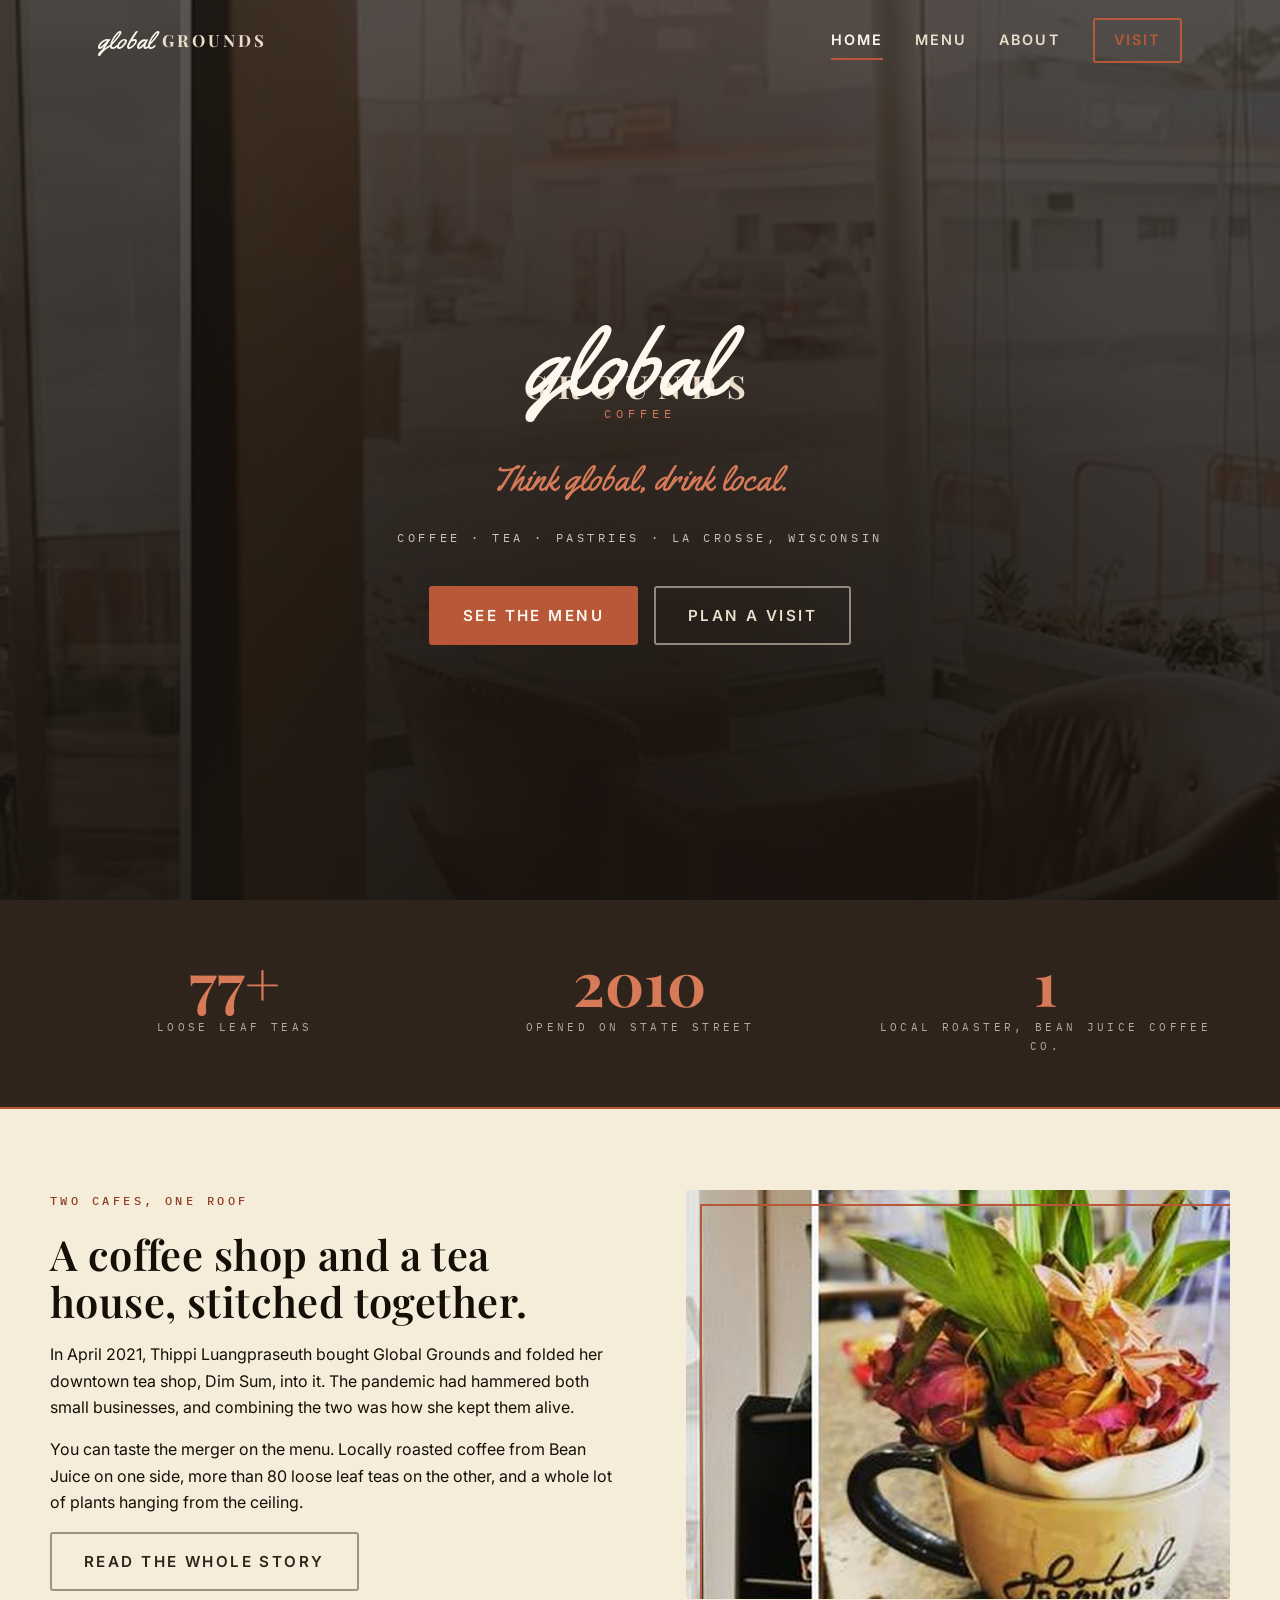
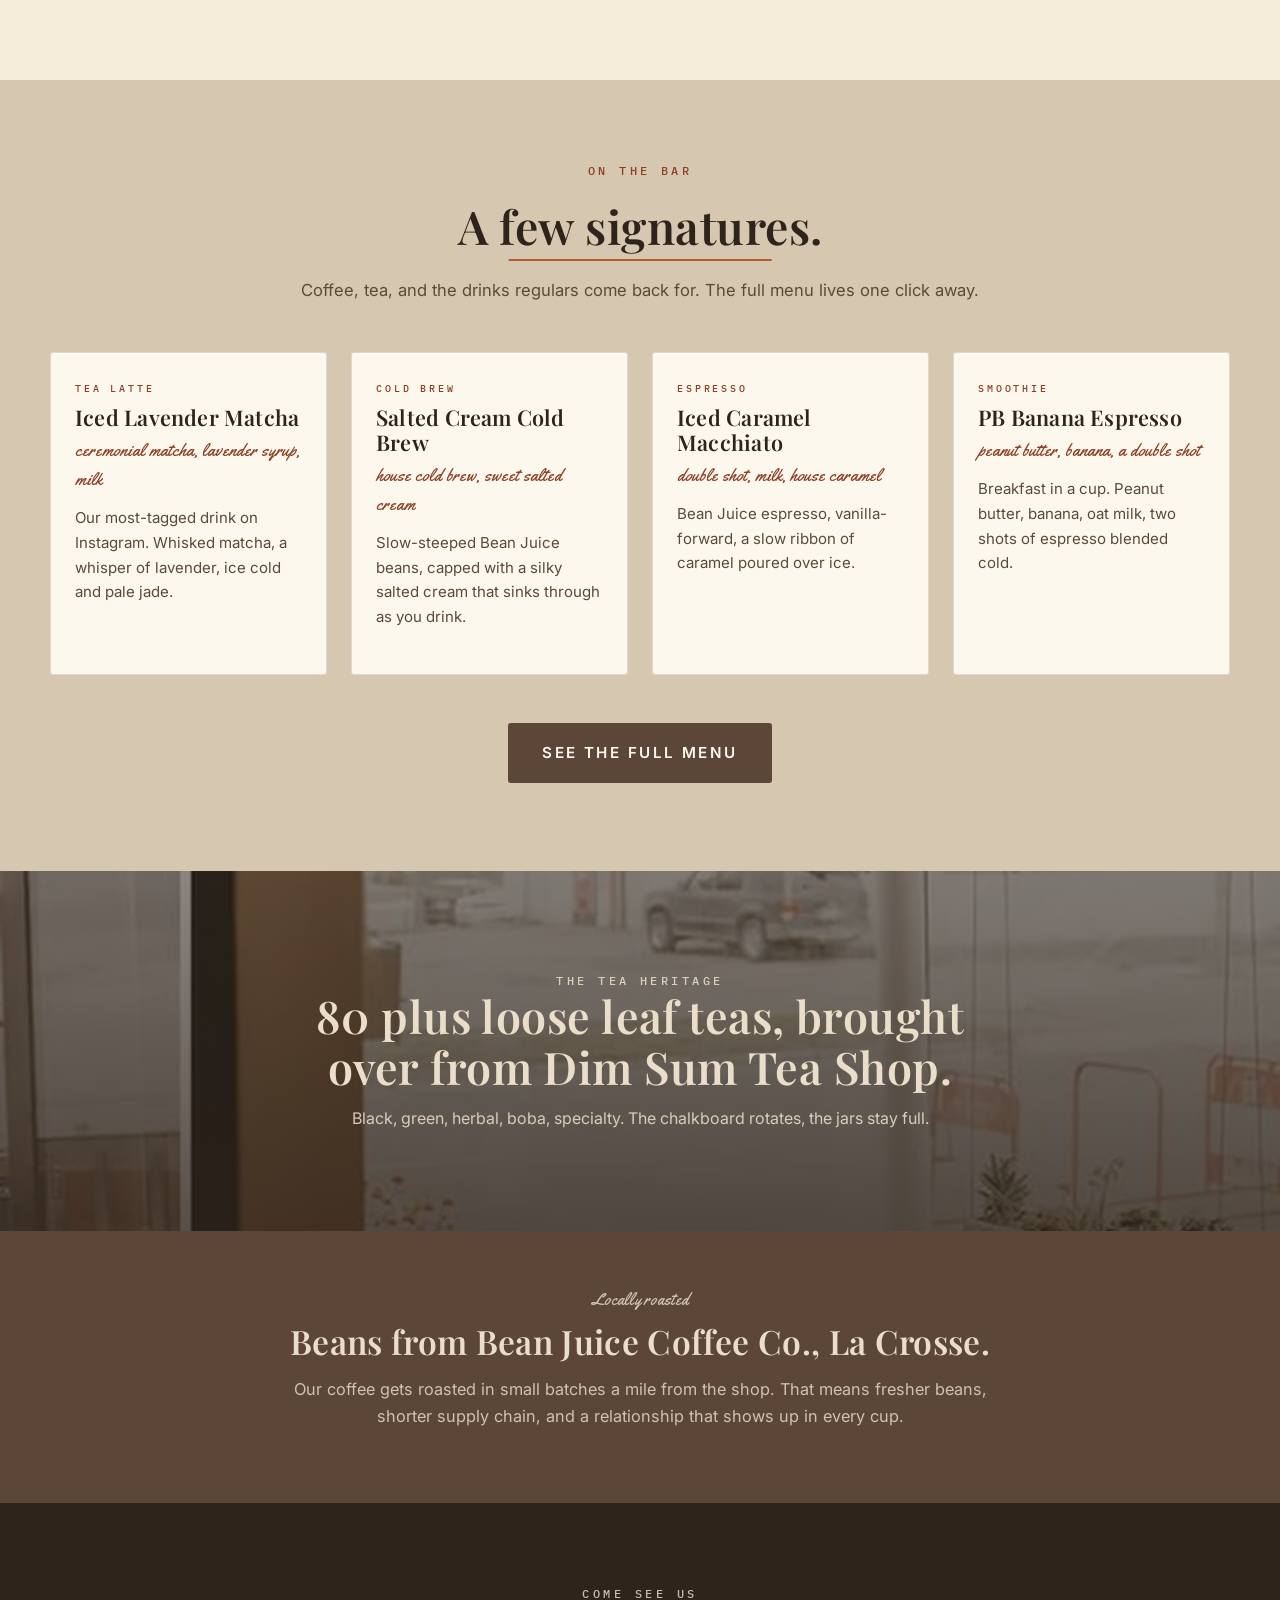
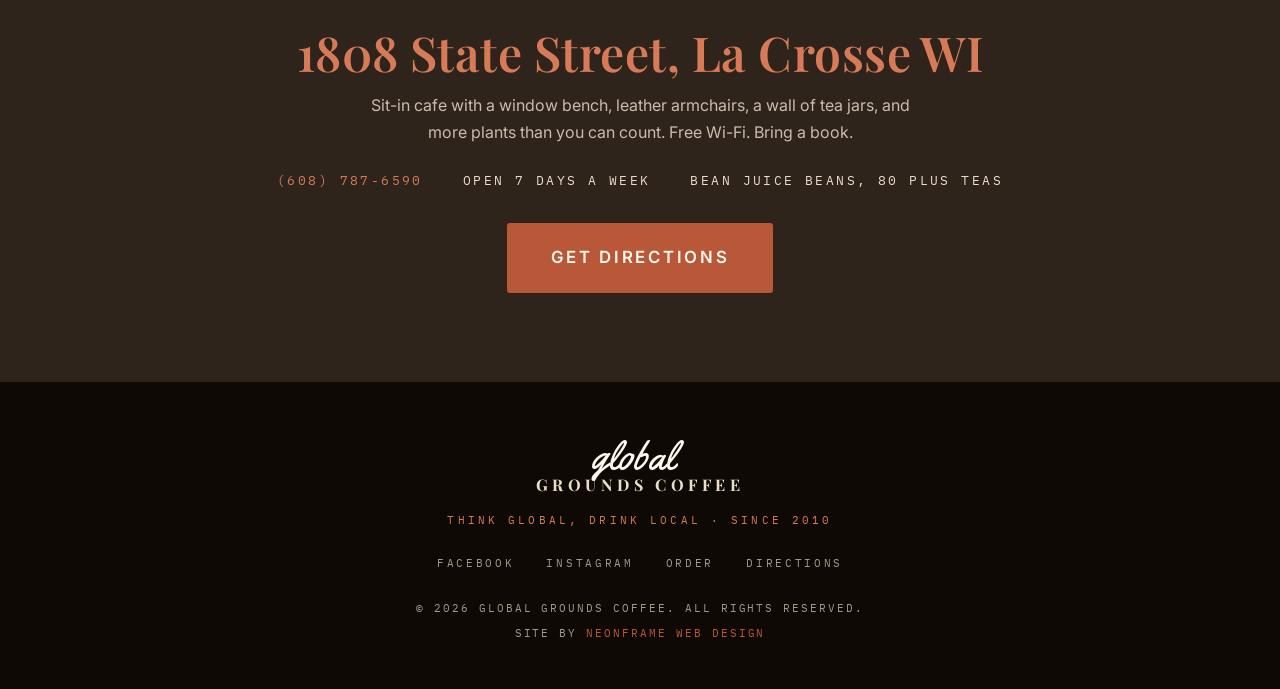
==== index.html @ a6d1646a "Initial commit: Global Grounds Coffee spec site Four page static site (Home, Menu, About, Visit) for" ====
<!DOCTYPE html>
<html lang="en">
<head>
<meta charset="UTF-8">
<meta name="viewport" content="width=device-width, initial-scale=1.0">
<title>Global Grounds Coffee, La Crosse WI, since 2010</title>
<meta name="description" content="Coffee and tea house on State Street in La Crosse, Wisconsin. Locally roasted beans from Bean Juice, 80 plus loose leaf teas, scratch pastries, and a seat by the window.">
<link rel="icon" type="image/jpeg" href="images/storefront_sign.jpg">
<link rel="preload" as="image" href="images/interior_chairs.webp" fetchpriority="high" type="image/webp">
<link rel="preconnect" href="https://fonts.googleapis.com">
<link rel="preconnect" href="https://fonts.gstatic.com" crossorigin>
<link rel="preload" href="https://fonts.googleapis.com/css2?family=Playfair+Display:wght@500;600;700&family=Inter:wght@400;500;600;700&family=Yellowtail&family=IBM+Plex+Mono:wght@400;500&display=swap" as="style">
<link rel="stylesheet" href="https://fonts.googleapis.com/css2?family=Playfair+Display:wght@500;600;700&family=Inter:wght@400;500;600;700&family=Yellowtail&family=IBM+Plex+Mono:wght@400;500&display=swap" media="print" onload="this.media='all'">
<noscript><link rel="stylesheet" href="https://fonts.googleapis.com/css2?family=Playfair+Display:wght@500;600;700&family=Inter:wght@400;500;600;700&family=Yellowtail&family=IBM+Plex+Mono:wght@400;500&display=swap"></noscript>
<link rel="stylesheet" href="style.css">
</head>
<body class="is-home">

<header class="nav" id="nav">
  <div class="nav__inner">
    <a href="index.html" class="nav__brand" aria-label="Global Grounds Coffee home">
      <span class="nav__brand-script">global</span>
      <span class="nav__brand-block">Grounds</span>
    </a>
    <nav class="nav__links" id="navLinks">
      <a href="index.html" class="active">Home</a>
      <a href="menu.html">Menu</a>
      <a href="about.html">About</a>
      <a href="visit.html" class="nav__cta">Visit</a>
    </nav>
    <button class="nav__burger" id="navBurger" aria-label="Open menu" aria-expanded="false">
      <span></span><span></span><span></span>
    </button>
  </div>
</header>

<main>

<section class="hero" id="hero">
  <div class="hero__bg" style="background-image: url('images/interior_chairs.webp')" aria-hidden="true"></div>
  <div class="hero__inner">
    <div class="hero__logo-mark">
      <span class="hero__logo-script">global</span>
      <span class="hero__logo-block">Grounds</span>
      <span class="hero__logo-sub">Coffee</span>
    </div>
    <p class="hero__tagline">Think global, drink local.</p>
    <p class="hero__sub">Coffee &middot; Tea &middot; Pastries &middot; La Crosse, Wisconsin</p>
    <div class="hero__cta">
      <a href="menu.html" class="btn btn--terracotta">See the Menu</a>
      <a href="visit.html" class="btn btn--ghost">Plan a Visit</a>
    </div>
  </div>
</section>

<section class="stats">
  <div class="stats__inner">
    <div>
      <div class="stat__num" data-count="80" data-suffix="+">0</div>
      <p class="stat__label">Loose Leaf Teas</p>
    </div>
    <div>
      <div class="stat__num">2010</div>
      <p class="stat__label">Opened on State Street</p>
    </div>
    <div>
      <div class="stat__num" data-count="1">0</div>
      <p class="stat__label">Local Roaster, Bean Juice Coffee Co.</p>
    </div>
  </div>
</section>

<section class="section section--cream rise" id="story-teaser">
  <div class="section__inner">
    <div class="story">
      <div class="story__copy">
        <p class="eyebrow">Two cafes, one roof</p>
        <h2>A coffee shop and a tea house, stitched together.</h2>
        <p>In April 2021, Thippi Luangpraseuth bought Global Grounds and folded her downtown tea shop, Dim Sum, into it. The pandemic had hammered both small businesses, and combining the two was how she kept them alive.</p>
        <p>You can taste the merger on the menu. Locally roasted coffee from Bean Juice on one side, more than 80 loose leaf teas on the other, and a whole lot of plants hanging from the ceiling.</p>
        <a href="about.html" class="btn btn--ghost-dark">Read the Whole Story</a>
      </div>
      <div class="story__photo">
        <img width="896" height="480" src="images/logo_mug.jpg" alt="A Global Grounds ceramic mug with the script logo, full of dried flowers" loading="lazy">
      </div>
    </div>
  </div>
</section>

<section class="section section--cream-deep rise" id="drinks-teaser">
  <div class="section__inner">
    <div class="section__head">
      <p class="eyebrow">On the Bar</p>
      <h2>A few signatures.</h2>
      <p class="section__lede">Coffee, tea, and the drinks regulars come back for. The full menu lives one click away.</p>
    </div>
    <div class="drink-grid">

      <article class="drink-card">
        <p class="drink-card__cat">Tea Latte</p>
        <h3>Iced Lavender Matcha</h3>
        <p class="drink-card__style">ceremonial matcha, lavender syrup, milk</p>
        <p class="drink-card__notes">Our most-tagged drink on Instagram. Whisked matcha, a whisper of lavender, ice cold and pale jade.</p>
      </article>

      <article class="drink-card">
        <p class="drink-card__cat">Cold Brew</p>
        <h3>Salted Cream Cold Brew</h3>
        <p class="drink-card__style">house cold brew, sweet salted cream</p>
        <p class="drink-card__notes">Slow-steeped Bean Juice beans, capped with a silky salted cream that sinks through as you drink.</p>
      </article>

      <article class="drink-card">
        <p class="drink-card__cat">Espresso</p>
        <h3>Iced Caramel Macchiato</h3>
        <p class="drink-card__style">double shot, milk, house caramel</p>
        <p class="drink-card__notes">Bean Juice espresso, vanilla-forward, a slow ribbon of caramel poured over ice.</p>
      </article>

      <article class="drink-card">
        <p class="drink-card__cat">Smoothie</p>
        <h3>PB Banana Espresso</h3>
        <p class="drink-card__style">peanut butter, banana, a double shot</p>
        <p class="drink-card__notes">Breakfast in a cup. Peanut butter, banana, oat milk, two shots of espresso blended cold.</p>
      </article>

    </div>
    <div style="text-align:center; margin-top: 3rem;">
      <a href="menu.html" class="btn btn--brown">See the Full Menu</a>
    </div>
  </div>
</section>

<section class="heritage rise" style="background-image: url('images/interior_chairs.webp');">
  <div class="heritage__inner">
    <p class="eyebrow eyebrow--cream">The Tea Heritage</p>
    <h2>80 plus loose leaf teas, brought over from Dim Sum Tea Shop.</h2>
    <p>Black, green, herbal, boba, specialty. The chalkboard rotates, the jars stay full.</p>
  </div>
</section>

<section class="partner rise" id="bean-juice">
  <div class="partner__inner">
    <p class="partner__script">Locally roasted</p>
    <h2>Beans from Bean Juice Coffee Co., La Crosse.</h2>
    <p>Our coffee gets roasted in small batches a mile from the shop. That means fresher beans, shorter supply chain, and a relationship that shows up in every cup.</p>
  </div>
</section>

<section class="visit-band rise" id="visit-teaser">
  <p class="eyebrow eyebrow--terracotta">Come See Us</p>
  <h2>1808 State Street, La Crosse WI</h2>
  <p>Sit-in cafe with a window bench, leather armchairs, a wall of tea jars, and more plants than you can count. Free Wi-Fi. Bring a book.</p>
  <div class="visit-band__meta">
    <span><a href="tel:6087876590">(608) 787-6590</a></span>
    <span>Open 7 days a week</span>
    <span>Bean Juice beans, 80 plus teas</span>
  </div>
  <a href="visit.html" class="btn btn--terracotta btn--lg">Get Directions</a>
</section>

</main>

<footer class="foot">
  <div class="foot__inner">
    <span class="foot__brand-script">global</span>
    <span class="foot__brand-block">Grounds Coffee</span>
    <p class="foot__tag">Think global, drink local &middot; Since 2010</p>
    <div class="foot__social">
      <a href="https://www.facebook.com/globalgroundslax/" target="_blank" rel="noopener">Facebook</a>
      <a href="https://www.instagram.com/globalgroundslax/" target="_blank" rel="noopener">Instagram</a>
      <a href="https://www.doordash.com/en/store/global-grounds-coffee-la-crosse-824665/" target="_blank" rel="noopener">Order</a>
      <a href="https://www.google.com/maps/place/1808+State+St,+La+Crosse,+WI+54601" target="_blank" rel="noopener">Directions</a>
    </div>
    <p class="foot__copy">&copy; 2026 Global Grounds Coffee. All rights reserved.</p>
    <p class="foot__credit">Site by <a href="https://neonframewebdesign.com" target="_blank" rel="noopener">NeonFrame Web Design</a></p>
  </div>
</footer>

<script src="main.js"></script>
</body>
</html>
---- style.css ----
/* ============================================================
   Global Grounds Coffee, La Crosse WI
   Palette locked to their real brand:
   - warm chocolate brown (the storefront sign background)
   - cream (the cursive logo lettering and mug color)
   - warm terracotta (the brick their sign sits on)
   - plant green (their hanging plants)
   Fonts chosen to echo the sign: Playfair Display display, Inter body,
   Yellowtail script accent (matches the flowing 'global' cursive),
   IBM Plex Mono for eyebrows.
   ============================================================ */

:root {
  --brown: #5B4638;
  --brown-deep: #2F241C;
  --brown-bright: #7A6251;
  --brown-mid: #483729;

  --cream: #EADECA;
  --cream-soft: #F5EDD9;
  --cream-deep: #D6C8B0;
  --cream-bright: #FDF8ED;

  --terracotta: #B95839;
  --terracotta-deep: #8E3F25;
  --terracotta-bright: #D67A58;

  --plant: #6F7D48;
  --plant-deep: #4E5931;
  --plant-bright: #8DA069;

  --ink: #160F07;
  --ink-soft: #2E2418;
  --ink-muted: #5A4A3A;

  --bone: #FFFBEF;

  --font-display: 'Playfair Display', Georgia, serif;
  --font-body: 'Inter', system-ui, -apple-system, 'Segoe UI', sans-serif;
  --font-script: 'Yellowtail', 'Pacifico', 'Caveat', cursive;
  --font-mono: 'IBM Plex Mono', ui-monospace, monospace;

  --max-w: 1180px;
  --gutter: clamp(1.25rem, 4vw, 3rem);
  --pad-y: clamp(4.5rem, 9vh, 7rem);
  --radius: 3px;

  --shadow-sm: 0 2px 12px rgba(0, 0, 0, 0.08);
  --shadow-md: 0 8px 28px rgba(0, 0, 0, 0.16);
  --shadow-lg: 0 18px 56px rgba(0, 0, 0, 0.26);
}

/* ---------- Reset ---------- */
*, *::before, *::after { box-sizing: border-box; }
html { scroll-behavior: smooth; }
body {
  margin: 0;
  font-family: var(--font-body);
  color: var(--ink);
  background: var(--cream-soft);
  line-height: 1.65;
  -webkit-font-smoothing: antialiased;
  -moz-osx-font-smoothing: grayscale;
  overflow-x: hidden;
}
img { max-width: 100%; height: auto; display: block; }
h1, h2, h3, h4 {
  font-family: var(--font-display);
  font-weight: 600;
  letter-spacing: 0.01em;
  line-height: 1.15;
  margin: 0 0 0.5em;
}
p { margin: 0 0 1em; }
a { color: inherit; text-decoration: none; }

/* ---------- Shared ---------- */
.eyebrow {
  font-family: var(--font-mono);
  font-size: 0.72rem;
  text-transform: uppercase;
  letter-spacing: 0.3em;
  color: var(--terracotta-deep);
  margin: 0 0 1.25rem;
  font-weight: 500;
}
.eyebrow--cream { color: var(--cream); }
.eyebrow--terracotta { color: var(--terracotta); }
.eyebrow--plant { color: var(--plant-deep); }

.script {
  font-family: var(--font-script);
  text-transform: none;
  letter-spacing: 0.01em;
  line-height: 1.1;
  font-weight: 400;
}

.btn {
  display: inline-block;
  font-family: var(--font-body);
  font-size: 0.95rem;
  font-weight: 600;
  text-transform: uppercase;
  letter-spacing: 0.16em;
  padding: 0.95rem 2rem;
  border-radius: var(--radius);
  border: 2px solid transparent;
  cursor: pointer;
  position: relative;
  overflow: hidden;
  isolation: isolate;
  transition: transform 0.25s ease, background 0.25s ease, color 0.25s ease, border-color 0.25s ease, box-shadow 0.25s ease;
  white-space: nowrap;
}
.btn::before {
  content: '';
  position: absolute;
  top: 0;
  left: -120%;
  width: 80%;
  height: 100%;
  background: linear-gradient(100deg, transparent 0%, rgba(255, 255, 255, 0.22) 50%, transparent 100%);
  transition: left 0.7s cubic-bezier(0.4, 0, 0.2, 1);
  z-index: -1;
  pointer-events: none;
}
.btn:hover::before { left: 120%; }
.btn--brown {
  background: var(--brown);
  color: var(--cream-bright);
  border-color: var(--brown);
}
.btn--brown:hover {
  background: var(--brown-bright);
  border-color: var(--brown-bright);
  transform: translateY(-2px);
  box-shadow: 0 10px 24px rgba(91, 70, 56, 0.35);
}
.btn--terracotta {
  background: var(--terracotta);
  color: var(--cream-bright);
  border-color: var(--terracotta);
}
.btn--terracotta:hover {
  background: var(--terracotta-bright);
  border-color: var(--terracotta-bright);
  transform: translateY(-2px);
  box-shadow: 0 10px 24px rgba(185, 88, 57, 0.32);
}
.btn--cream {
  background: var(--cream);
  color: var(--brown-deep);
  border-color: var(--cream);
}
.btn--cream:hover {
  background: var(--cream-soft);
  border-color: var(--cream-soft);
  transform: translateY(-2px);
}
.btn--ghost {
  background: transparent;
  color: var(--cream);
  border-color: rgba(234, 222, 202, 0.55);
}
.btn--ghost:hover {
  border-color: var(--cream);
  background: rgba(234, 222, 202, 0.08);
  color: var(--cream-bright);
  transform: translateY(-2px);
}
.btn--ghost-dark {
  background: transparent;
  color: var(--brown-deep);
  border-color: rgba(47, 36, 28, 0.45);
}
.btn--ghost-dark:hover {
  border-color: var(--brown-deep);
  background: rgba(47, 36, 28, 0.04);
  transform: translateY(-2px);
}
.btn--lg { padding: 1.2rem 2.6rem; font-size: 1.05rem; }

.rise {
  opacity: 0;
  transform: translateY(28px);
  transition: opacity 0.9s ease, transform 0.9s ease;
}
.rise.visible {
  opacity: 1;
  transform: translateY(0);
}

/* ---------- Nav ---------- */
.nav {
  position: fixed;
  top: 0; left: 0; right: 0;
  z-index: 60;
  padding: 1.1rem 0;
  transition: background 0.35s ease, padding 0.35s ease, box-shadow 0.35s ease, backdrop-filter 0.35s ease;
}
.nav__inner {
  max-width: var(--max-w);
  margin: 0 auto;
  padding: 0 var(--gutter);
  display: flex;
  align-items: center;
  justify-content: space-between;
  gap: 1.5rem;
}
.nav__brand {
  display: flex;
  align-items: baseline;
  gap: 0.5rem;
  color: var(--cream);
}
.nav__brand-script {
  font-family: var(--font-script);
  font-size: 1.6rem;
  color: var(--cream-bright);
  line-height: 1;
  transform: translateY(2px);
}
.nav__brand-block {
  font-family: var(--font-display);
  font-size: 1.05rem;
  font-weight: 700;
  letter-spacing: 0.18em;
  color: var(--cream);
  text-transform: uppercase;
}
.nav__links {
  display: flex;
  gap: 2rem;
  align-items: center;
}
.nav__links a {
  font-family: var(--font-body);
  font-size: 0.9rem;
  font-weight: 600;
  letter-spacing: 0.14em;
  text-transform: uppercase;
  color: var(--cream);
  position: relative;
  padding: 0.25rem 0;
  transition: color 0.25s ease;
}
.nav__links a::after {
  content: '';
  position: absolute;
  left: 0; right: 0; bottom: -4px;
  height: 2px;
  background: var(--terracotta);
  transform: scaleX(0);
  transform-origin: left;
  transition: transform 0.3s ease;
}
.nav__links a:hover,
.nav__links a.active { color: var(--cream-bright); }
.nav__links a:hover::after,
.nav__links a.active::after { transform: scaleX(1); }
.nav__cta {
  padding: 0.55rem 1.2rem !important;
  border: 2px solid var(--terracotta) !important;
  border-radius: var(--radius);
  color: var(--terracotta) !important;
  background: transparent;
}
.nav__cta::after { display: none !important; }
.nav__cta:hover {
  background: var(--terracotta) !important;
  color: var(--cream-bright) !important;
  border-color: var(--terracotta) !important;
}
.nav--scrolled {
  background: rgba(47, 36, 28, 0.94);
  backdrop-filter: blur(10px);
  -webkit-backdrop-filter: blur(10px);
  box-shadow: 0 2px 20px rgba(0, 0, 0, 0.32);
  padding: 0.7rem 0;
}
.nav__burger {
  display: none;
  background: none;
  border: none;
  width: 40px;
  height: 40px;
  cursor: pointer;
  padding: 8px;
  position: relative;
}
.nav__burger span {
  display: block;
  width: 24px;
  height: 2px;
  background: var(--cream);
  margin: 5px auto;
  transition: transform 0.3s ease, opacity 0.25s ease, background 0.25s ease;
}
.nav__burger.open span:nth-child(1) { transform: translateY(7px) rotate(45deg); background: var(--terracotta); }
.nav__burger.open span:nth-child(2) { opacity: 0; }
.nav__burger.open span:nth-child(3) { transform: translateY(-7px) rotate(-45deg); background: var(--terracotta); }

/* ---------- Hero ---------- */
.hero {
  position: relative;
  min-height: 100vh;
  display: flex;
  align-items: center;
  justify-content: center;
  padding: 8rem var(--gutter) 4rem;
  color: var(--cream);
  text-align: center;
  overflow: hidden;
}
.hero__bg {
  position: absolute;
  inset: 0;
  z-index: 0;
  background-position: center;
  background-size: cover;
  filter: brightness(0.55) saturate(1.05);
  will-change: transform;
  transform: translate3d(0, var(--parallax-y, 0), 0);
  transition: transform 0.12s linear;
}
.hero__bg::after {
  content: '';
  position: absolute;
  inset: 0;
  background:
    radial-gradient(ellipse at top, rgba(185, 88, 57, 0.18), transparent 55%),
    radial-gradient(ellipse at bottom, rgba(47, 36, 28, 0.92), transparent 70%),
    linear-gradient(180deg, rgba(47,36,28,0.45) 0%, rgba(47,36,28,0.82) 100%);
}
.hero__inner {
  position: relative;
  z-index: 2;
  max-width: 880px;
  display: flex;
  flex-direction: column;
  align-items: center;
  gap: 1.15rem;
}
.hero__logo-mark {
  display: flex;
  flex-direction: column;
  align-items: center;
  line-height: 1;
  margin-bottom: 0.4rem;
}
.hero__logo-script {
  font-family: var(--font-script);
  font-size: clamp(3.5rem, 9vw, 5.8rem);
  color: var(--cream-bright);
  line-height: 0.95;
  margin-bottom: -0.4em;
  transform: translateX(-1rem);
}
.hero__logo-block {
  font-family: var(--font-display);
  font-size: clamp(1.3rem, 2.8vw, 2rem);
  font-weight: 700;
  letter-spacing: 0.32em;
  color: var(--cream);
  text-transform: uppercase;
}
.hero__logo-sub {
  font-family: var(--font-mono);
  font-size: 0.78rem;
  letter-spacing: 0.4em;
  text-transform: uppercase;
  color: var(--terracotta-bright);
  margin-top: 0.35rem;
}
.hero__tagline {
  font-family: var(--font-script);
  font-size: clamp(1.5rem, 3.2vw, 2.1rem);
  color: var(--terracotta-bright);
  margin: 0.4rem 0 0;
}
.hero__sub {
  font-family: var(--font-mono);
  font-size: 0.74rem;
  letter-spacing: 0.3em;
  text-transform: uppercase;
  color: rgba(234, 222, 202, 0.85);
  margin: 0.2rem 0 0;
}
.hero__cta {
  display: flex;
  gap: 1rem;
  flex-wrap: wrap;
  justify-content: center;
  margin-top: 1.25rem;
}
.hero--compact { min-height: 58vh; padding-top: 9rem; }
.hero--compact .hero__logo-script { font-size: clamp(2.4rem, 5vw, 3.8rem); }
.hero--compact .hero__logo-block { font-size: clamp(1rem, 2vw, 1.3rem); }
.hero--brown {
  background: var(--brown);
  color: var(--cream);
  min-height: 48vh;
}
.hero--brown .hero__bg { display: none; }

/* ---------- Stats strip ---------- */
.stats {
  background: var(--brown-deep);
  color: var(--cream);
  padding: 3.25rem var(--gutter);
  border-bottom: 2px solid var(--terracotta);
}
.stats__inner {
  max-width: var(--max-w);
  margin: 0 auto;
  display: grid;
  grid-template-columns: 1fr;
  gap: 2.25rem;
  text-align: center;
}
.stat__num {
  font-family: var(--font-display);
  font-size: clamp(2.6rem, 5.5vw, 3.8rem);
  color: var(--terracotta-bright);
  line-height: 1;
  margin-bottom: 0.35rem;
  font-weight: 700;
}
.stat__label {
  font-family: var(--font-mono);
  font-size: 0.7rem;
  letter-spacing: 0.3em;
  text-transform: uppercase;
  color: rgba(234, 222, 202, 0.72);
  margin: 0;
}

/* ---------- Section bands ---------- */
.section { padding: var(--pad-y) var(--gutter); }
.section--cream { background: var(--cream-soft); color: var(--ink); }
.section--cream-deep { background: var(--cream-deep); color: var(--ink); }
.section--brown { background: var(--brown-deep); color: var(--cream); }
.section--brown-mid { background: var(--brown); color: var(--cream); }
.section--terracotta { background: var(--terracotta); color: var(--cream-bright); }

.section__inner {
  max-width: var(--max-w);
  margin: 0 auto;
}
.section__head {
  max-width: 720px;
  margin: 0 auto 3rem;
  text-align: center;
}
.section__head h2 {
  font-size: clamp(2.1rem, 4.8vw, 2.9rem);
  margin-bottom: 1rem;
  position: relative;
  display: inline-block;
  padding-bottom: 0.5rem;
}
.section__head h2::after {
  content: '';
  position: absolute;
  left: 50%;
  bottom: 0;
  width: 0;
  height: 2px;
  background: var(--terracotta);
  transform: translateX(-50%);
  transition: width 0.9s cubic-bezier(0.22, 1, 0.36, 1) 0.25s;
}
.rise.visible .section__head h2::after,
.section:not(.rise) .section__head h2::after { width: 72%; }
.section--cream .section__head h2,
.section--cream-deep .section__head h2 { color: var(--brown-deep); }
.section--brown .section__head h2,
.section--brown-mid .section__head h2 { color: var(--cream); }
.section--terracotta .section__head h2 { color: var(--cream-bright); }
.section__lede { font-size: 1.04rem; }
.section--cream .section__lede,
.section--cream-deep .section__lede { color: var(--ink-muted); }
.section--brown .section__lede,
.section--brown-mid .section__lede { color: rgba(234, 222, 202, 0.78); }
.section--terracotta .section__lede { color: rgba(255, 251, 239, 0.88); }

/* ---------- Story split ---------- */
.story {
  display: grid;
  grid-template-columns: 1fr;
  gap: 2.5rem;
  align-items: center;
}
.story__copy h2 {
  font-size: clamp(2rem, 4.4vw, 2.6rem);
  margin-bottom: 1rem;
}
.story__photo {
  position: relative;
  overflow: hidden;
  border-radius: var(--radius);
  aspect-ratio: 4 / 3;
  transition: transform 0.6s cubic-bezier(0.22, 1, 0.36, 1);
}
.story__photo img {
  width: 100%;
  height: 100%;
  object-fit: cover;
  filter: saturate(1.05);
}
.story__photo::after {
  content: '';
  position: absolute;
  inset: 0;
  border: 2px solid var(--terracotta);
  pointer-events: none;
  transform: translate(14px, 14px);
  transition: transform 0.4s ease;
}
.story__photo:hover { transform: translateY(-4px); }
.story__photo:hover::after { transform: translate(9px, 9px); }

/* ---------- Signature drinks (cards) ---------- */
.drink-grid {
  display: grid;
  grid-template-columns: 1fr;
  gap: 1.5rem;
}
.drink-card {
  background: var(--cream-bright);
  border: 1px solid rgba(91, 70, 56, 0.18);
  border-radius: var(--radius);
  padding: 1.75rem 1.5rem;
  transition: transform 0.35s ease, border-color 0.35s ease, box-shadow 0.35s ease;
  opacity: 0;
  transform: translateY(20px);
}
.rise.visible .drink-card {
  opacity: 1;
  transform: translateY(0);
  transition: opacity 0.7s cubic-bezier(0.22, 1, 0.36, 1), transform 0.7s cubic-bezier(0.22, 1, 0.36, 1);
}
.rise.visible .drink-card:nth-child(1) { transition-delay: 0.05s; }
.rise.visible .drink-card:nth-child(2) { transition-delay: 0.15s; }
.rise.visible .drink-card:nth-child(3) { transition-delay: 0.25s; }
.rise.visible .drink-card:nth-child(4) { transition-delay: 0.35s; }
.rise.visible .drink-card:nth-child(5) { transition-delay: 0.45s; }
.rise.visible .drink-card:nth-child(6) { transition-delay: 0.55s; }
.rise.visible .drink-card:nth-child(7) { transition-delay: 0.65s; }
.rise.visible .drink-card:nth-child(8) { transition-delay: 0.75s; }
.drink-card:hover {
  transform: translateY(-5px);
  border-color: var(--terracotta);
  box-shadow: var(--shadow-md);
}
.drink-card__cat {
  font-family: var(--font-mono);
  font-size: 0.64rem;
  letter-spacing: 0.28em;
  text-transform: uppercase;
  color: var(--terracotta-deep);
  margin: 0 0 0.4rem;
  font-weight: 500;
}
.drink-card h3 {
  font-size: 1.35rem;
  color: var(--brown-deep);
  margin: 0 0 0.4rem;
}
.drink-card__style {
  font-family: var(--font-script);
  font-size: 1.1rem;
  color: var(--terracotta-deep);
  margin: 0 0 0.75rem;
}
.drink-card__notes {
  font-size: 0.94rem;
  color: var(--ink-muted);
  margin: 0 0 1rem;
}
.drink-card__foot {
  display: flex;
  align-items: center;
  justify-content: space-between;
  gap: 0.75rem;
  padding-top: 0.9rem;
  border-top: 1px solid rgba(91, 70, 56, 0.18);
}
.drink-card__price {
  font-family: var(--font-mono);
  font-size: 0.78rem;
  letter-spacing: 0.18em;
  color: var(--terracotta);
}

/* ---------- Tea categories ---------- */
.tea-grid {
  display: grid;
  grid-template-columns: 1fr;
  gap: 1rem;
}
.tea-card {
  background: var(--cream);
  border: 1px solid rgba(91, 70, 56, 0.22);
  border-radius: var(--radius);
  padding: 1.75rem 1.5rem;
  display: flex;
  flex-direction: column;
  gap: 0.5rem;
  transition: border-color 0.3s ease, transform 0.3s ease, box-shadow 0.3s ease;
}
.tea-card:hover {
  border-color: var(--plant-deep);
  transform: translateY(-3px);
  box-shadow: var(--shadow-sm);
}
.tea-card__letter {
  font-family: var(--font-display);
  font-size: 2.2rem;
  color: var(--plant-deep);
  font-weight: 700;
  line-height: 1;
  margin-bottom: 0.2rem;
}
.tea-card h3 {
  font-size: 1.2rem;
  color: var(--brown-deep);
  margin: 0;
}
.tea-card p {
  font-size: 0.93rem;
  color: var(--ink-muted);
  margin: 0;
}

.tea-note {
  margin-top: 2rem;
  background: var(--cream);
  border-left: 4px solid var(--plant);
  padding: 1.25rem 1.75rem;
  font-family: var(--font-mono);
  font-size: 0.88rem;
  color: var(--ink-soft);
  line-height: 1.7;
}

/* ---------- Heritage band ---------- */
.heritage {
  position: relative;
  min-height: 360px;
  background-position: center;
  background-size: cover;
  display: flex;
  align-items: center;
  justify-content: center;
  color: var(--cream);
  padding: 5rem var(--gutter);
  text-align: center;
  overflow: hidden;
}
.heritage::before {
  content: '';
  position: absolute;
  inset: 0;
  background: linear-gradient(180deg, rgba(47,36,28,0.55), rgba(47,36,28,0.8));
}
.heritage__inner {
  position: relative;
  z-index: 2;
  max-width: 720px;
}
.heritage h2 {
  font-size: clamp(2rem, 4.5vw, 2.8rem);
  color: var(--cream);
  margin: 0 0 0.75rem;
}
.heritage p {
  color: rgba(234, 222, 202, 0.88);
  margin: 0;
}

/* ---------- Partner callout (Bean Juice) ---------- */
.partner {
  background: var(--brown);
  color: var(--cream);
  padding: 3.5rem var(--gutter);
  text-align: center;
}
.partner__inner {
  max-width: 720px;
  margin: 0 auto;
}
.partner__script {
  font-family: var(--font-script);
  font-size: clamp(2rem, 4vw, 2.6rem);
  color: var(--terracotta-bright);
  margin: 0 0 0.5rem;
}
.partner h2 {
  color: var(--cream);
  font-size: clamp(1.6rem, 3.4vw, 2.1rem);
  margin: 0 0 1rem;
}
.partner p {
  color: rgba(234, 222, 202, 0.82);
  font-size: 1.02rem;
}

/* ---------- Menu category (menu.html) ---------- */
.menu-cat {
  margin-bottom: 4rem;
}
.menu-cat__head {
  display: flex;
  flex-wrap: wrap;
  align-items: baseline;
  gap: 1rem;
  margin-bottom: 1.75rem;
  padding-bottom: 1rem;
  border-bottom: 2px solid var(--terracotta);
  position: relative;
}
.menu-cat__head::after {
  content: '';
  position: absolute;
  left: 0;
  bottom: -2px;
  width: 0;
  height: 2px;
  background: var(--terracotta-bright);
  transition: width 1.1s cubic-bezier(0.22, 1, 0.36, 1) 0.1s;
}
.menu-cat.visible .menu-cat__head::after,
.menu-cat__head:hover::after { width: 100%; }
.menu-cat__head h2 {
  font-size: clamp(1.75rem, 3.4vw, 2.3rem);
  margin: 0;
  color: var(--brown-deep);
}
.menu-cat__head .script {
  font-size: 1.5rem;
  color: var(--terracotta-deep);
  margin-left: auto;
}
.menu-cat__intro {
  max-width: 620px;
  margin: 0 0 1.75rem;
  color: var(--ink-muted);
}

.menu-note {
  background: rgba(185, 88, 57, 0.07);
  border-left: 3px solid var(--terracotta);
  padding: 1.25rem 1.75rem;
  margin: 2.5rem 0;
  font-family: var(--font-mono);
  font-size: 0.88rem;
  color: var(--ink-soft);
  line-height: 1.7;
}

/* ---------- Pull quote ---------- */
.pull-quote {
  max-width: 780px;
  margin: 4rem auto;
  text-align: center;
}
.pull-quote blockquote {
  margin: 0;
  font-family: var(--font-display);
  font-style: italic;
  font-size: clamp(1.4rem, 3vw, 2rem);
  line-height: 1.35;
  color: var(--cream);
}
.pull-quote cite {
  display: block;
  margin-top: 1.25rem;
  font-family: var(--font-mono);
  font-style: normal;
  font-size: 0.72rem;
  letter-spacing: 0.28em;
  text-transform: uppercase;
  color: var(--terracotta-bright);
}

/* ---------- Touches ---------- */
.touches {
  display: grid;
  grid-template-columns: 1fr;
  gap: 1.5rem;
}
.touch {
  background: var(--cream-bright);
  border: 1px solid rgba(91, 70, 56, 0.2);
  padding: 2rem;
  border-radius: var(--radius);
}
.touch__num {
  font-family: var(--font-display);
  font-size: 1.6rem;
  font-weight: 700;
  color: var(--terracotta-deep);
  margin: 0 0 1rem;
  letter-spacing: 0.1em;
  line-height: 1;
  position: relative;
  padding-left: 2.4rem;
}
.touch__num::before {
  content: '';
  position: absolute;
  left: 0;
  top: 50%;
  transform: translateY(-50%);
  width: 2rem;
  height: 2px;
  background: var(--terracotta);
}
.touch h3 {
  font-size: 1.2rem;
  color: var(--brown-deep);
  margin: 0 0 0.5rem;
}
.touch p {
  font-size: 0.95rem;
  color: var(--ink-muted);
  margin: 0;
}

/* ---------- Crew ---------- */
.crew {
  display: grid;
  grid-template-columns: 1fr;
  gap: 2rem;
}
.crew__card {
  background: var(--cream-bright);
  border: 1px solid rgba(91, 70, 56, 0.22);
  padding: 2rem;
  border-radius: var(--radius);
}
.crew__card.is-placeholder {
  background: transparent;
  border: 1.5px dashed rgba(91, 70, 56, 0.48);
  text-align: center;
  display: flex;
  flex-direction: column;
  align-items: center;
  justify-content: center;
  min-height: 200px;
}
.crew__role {
  font-family: var(--font-mono);
  font-size: 0.68rem;
  letter-spacing: 0.3em;
  text-transform: uppercase;
  color: var(--terracotta-deep);
  margin: 0 0 0.5rem;
}
.crew__card h3 {
  font-size: 1.3rem;
  color: var(--brown-deep);
}
.crew__card p { color: var(--ink-muted); margin-bottom: 0; }
.tbd {
  font-family: var(--font-mono);
  font-size: 0.78rem;
  letter-spacing: 0.18em;
  color: var(--terracotta);
}

/* ---------- Hours ---------- */
.hours {
  background: var(--brown-deep);
  color: var(--cream);
  padding: 2.5rem 2rem;
  border-radius: var(--radius);
  border: 2px solid var(--terracotta);
}
.hours h3 {
  color: var(--terracotta-bright);
  font-size: 1.55rem;
  margin-bottom: 1.5rem;
  text-align: center;
}
.hours__grid {
  display: grid;
  grid-template-columns: 1fr 1fr;
  gap: 0.55rem 2rem;
}
.hours__row { display: contents; }
.hours__day {
  font-family: var(--font-mono);
  font-size: 0.78rem;
  letter-spacing: 0.22em;
  text-transform: uppercase;
  color: rgba(234, 222, 202, 0.72);
}
.hours__time {
  text-align: right;
  font-family: var(--font-display);
  font-size: 1.05rem;
  color: var(--cream);
  letter-spacing: 0.03em;
}
.hours__row--closed .hours__time { color: var(--terracotta); font-style: italic; }
.hours__foot {
  margin-top: 1.5rem;
  padding-top: 1.25rem;
  border-top: 1px solid rgba(234, 222, 202, 0.3);
  font-family: var(--font-mono);
  font-size: 0.7rem;
  letter-spacing: 0.18em;
  text-transform: uppercase;
  color: rgba(234, 222, 202, 0.68);
  text-align: center;
}

/* ---------- Know list ---------- */
.know {
  display: grid;
  grid-template-columns: 1fr;
  gap: 0.9rem;
  max-width: 760px;
  margin: 0 auto;
  padding: 0;
  list-style: none;
}
.know li {
  padding: 1rem 1.25rem;
  background: var(--cream-bright);
  border: 1px solid rgba(91, 70, 56, 0.2);
  border-radius: var(--radius);
  font-size: 0.98rem;
  color: var(--ink-soft);
  display: flex;
  align-items: center;
  gap: 0.8rem;
  opacity: 0;
  transform: translateY(12px);
  transition: opacity 0.6s cubic-bezier(0.22, 1, 0.36, 1), transform 0.6s cubic-bezier(0.22, 1, 0.36, 1);
}
.rise.visible .know li { opacity: 1; transform: translateY(0); }
.rise.visible .know li:nth-child(1) { transition-delay: 0.04s; }
.rise.visible .know li:nth-child(2) { transition-delay: 0.12s; }
.rise.visible .know li:nth-child(3) { transition-delay: 0.2s; }
.rise.visible .know li:nth-child(4) { transition-delay: 0.28s; }
.rise.visible .know li:nth-child(5) { transition-delay: 0.36s; }
.rise.visible .know li:nth-child(6) { transition-delay: 0.44s; }
.rise.visible .know li:nth-child(7) { transition-delay: 0.52s; }
.know li::before {
  content: '';
  width: 10px;
  height: 10px;
  background: var(--terracotta);
  border-radius: 50%;
  flex-shrink: 0;
}

/* ---------- Map ---------- */
.map {
  background: var(--brown-deep);
  padding: 0;
  overflow: hidden;
}
.map__inner {
  display: grid;
  grid-template-columns: 1fr;
  align-items: stretch;
  min-height: 420px;
}
.map__copy {
  padding: 3rem var(--gutter);
  color: var(--cream);
  display: flex;
  flex-direction: column;
  justify-content: center;
}
.map__copy h2 {
  color: var(--cream);
  font-size: clamp(2rem, 4vw, 2.6rem);
  margin-bottom: 1rem;
}
.map__copy p { color: rgba(234, 222, 202, 0.8); }
.map__details {
  margin: 1.5rem 0 1.75rem;
  font-family: var(--font-mono);
  font-size: 0.92rem;
  line-height: 1.85;
  color: var(--cream);
}
.map__details a { color: var(--terracotta); }
.map__details a:hover { color: var(--terracotta-bright); }
.map__embed {
  background: var(--brown-deep);
  position: relative;
  min-height: 380px;
}
.map__embed iframe {
  width: 100%;
  height: 100%;
  border: 0;
  display: block;
  filter: grayscale(0.3) contrast(1.05);
}

/* ---------- Visit band ---------- */
.visit-band {
  background: var(--brown-deep);
  color: var(--cream);
  padding: var(--pad-y) var(--gutter);
  text-align: center;
}
.visit-band h2 {
  font-size: clamp(2.2rem, 4.8vw, 3rem);
  color: var(--terracotta-bright);
  margin-bottom: 0.75rem;
}
.visit-band p {
  color: rgba(234, 222, 202, 0.82);
  max-width: 580px;
  margin: 0 auto 1.4rem;
}
.visit-band__meta {
  display: flex;
  flex-wrap: wrap;
  gap: 1rem 2.5rem;
  justify-content: center;
  margin: 1.5rem 0 2rem;
  font-family: var(--font-mono);
  font-size: 0.84rem;
  letter-spacing: 0.18em;
  text-transform: uppercase;
  color: var(--cream);
}
.visit-band__meta a { color: var(--terracotta-bright); }

/* ---------- Footer ---------- */
.foot {
  background: #0F0905;
  color: rgba(234, 222, 202, 0.68);
  padding: 3.5rem var(--gutter) 2.5rem;
  text-align: center;
}
.foot__inner { max-width: 720px; margin: 0 auto; }
.foot__brand-script {
  font-family: var(--font-script);
  font-size: 2.4rem;
  color: var(--cream-bright);
  display: block;
  line-height: 1;
  margin-bottom: -0.1em;
  transform: translateX(-0.4rem);
}
.foot__brand-block {
  font-family: var(--font-display);
  font-size: 1rem;
  font-weight: 700;
  letter-spacing: 0.28em;
  color: var(--cream);
  text-transform: uppercase;
  display: inline-block;
}
.foot__tag {
  font-family: var(--font-mono);
  font-size: 0.7rem;
  letter-spacing: 0.28em;
  text-transform: uppercase;
  color: var(--terracotta-bright);
  margin: 0.8rem 0 1.5rem;
}
.foot__social {
  display: flex;
  gap: 2rem;
  justify-content: center;
  margin-bottom: 1.75rem;
}
.foot__social a {
  font-family: var(--font-mono);
  font-size: 0.7rem;
  letter-spacing: 0.24em;
  text-transform: uppercase;
  color: rgba(234, 222, 202, 0.68);
  transition: color 0.25s ease;
}
.foot__social a:hover { color: var(--terracotta-bright); }
.foot__copy, .foot__credit {
  font-family: var(--font-mono);
  font-size: 0.68rem;
  letter-spacing: 0.18em;
  text-transform: uppercase;
  margin: 0.4rem 0;
}
.foot__credit a {
  color: var(--terracotta);
  transition: color 0.25s ease;
}
.foot__credit a:hover { color: var(--terracotta-bright); }

/* ---------- Hero entry animation ---------- */
@keyframes heroFadeIn {
  from { opacity: 0; transform: translateY(-10px); }
  to   { opacity: 1; transform: translateY(0); }
}
.hero__inner > * {
  animation: heroFadeIn 0.9s cubic-bezier(0.22, 1, 0.36, 1) both;
}
.hero__inner > *:nth-child(1) { animation-delay: 0.1s; }
.hero__inner > *:nth-child(2) { animation-delay: 0.25s; }
.hero__inner > *:nth-child(3) { animation-delay: 0.4s; }
.hero__inner > *:nth-child(4) { animation-delay: 0.55s; }
.hero__inner > *:nth-child(5) { animation-delay: 0.7s; }

.stats__inner > div {
  animation: heroFadeIn 0.8s cubic-bezier(0.22, 1, 0.36, 1) both;
}
.stats__inner > div:nth-child(1) { animation-delay: 0.1s; }
.stats__inner > div:nth-child(2) { animation-delay: 0.25s; }
.stats__inner > div:nth-child(3) { animation-delay: 0.4s; }

/* ---------- Responsive ---------- */
@media (min-width: 640px) {
  .stats__inner { grid-template-columns: repeat(3, 1fr); }
  .drink-grid { grid-template-columns: repeat(2, 1fr); }
  .tea-grid { grid-template-columns: repeat(2, 1fr); }
  .touches { grid-template-columns: repeat(2, 1fr); }
  .crew { grid-template-columns: repeat(2, 1fr); }
}
@media (min-width: 880px) {
  .story { grid-template-columns: 1.05fr 1fr; gap: 4rem; }
  .story.story--reverse > :first-child { order: 2; }
  .map__inner { grid-template-columns: 1fr 1.2fr; }
  .map__copy { padding: 4rem; }
  .drink-grid { grid-template-columns: repeat(3, 1fr); }
  .tea-grid { grid-template-columns: repeat(3, 1fr); }
  .touches { grid-template-columns: repeat(3, 1fr); }
  .crew { grid-template-columns: repeat(3, 1fr); }
}
@media (min-width: 1024px) {
  .drink-grid { grid-template-columns: repeat(4, 1fr); }
  .tea-grid { grid-template-columns: repeat(5, 1fr); }
}

@media (max-width: 879px) {
  .nav__burger { display: block; }
  .nav__links {
    position: fixed;
    top: 0; right: 0; bottom: 0;
    width: min(86vw, 340px);
    background: var(--brown-deep);
    flex-direction: column;
    gap: 2rem;
    padding: 6rem 2rem 2rem;
    transform: translateX(100%);
    transition: transform 0.4s ease;
    box-shadow: var(--shadow-lg);
    align-items: flex-start;
  }
  .nav__links.open { transform: translateX(0); }
  .nav__links a { font-size: 1.2rem; }
  .nav__cta { align-self: stretch; text-align: center; }
}

@media (max-width: 520px) {
  .hero__cta { flex-direction: column; width: 100%; }
  .hero__cta .btn { width: 100%; }
}

@media (prefers-reduced-motion: reduce) {
  *, *::before, *::after {
    animation-duration: 0.01ms !important;
    animation-iteration-count: 1 !important;
    transition-duration: 0.01ms !important;
  }
  .rise { opacity: 1; transform: none; }
  .drink-card, .know li { opacity: 1; transform: none; }
  .section__head h2::after { width: 72% !important; }
}
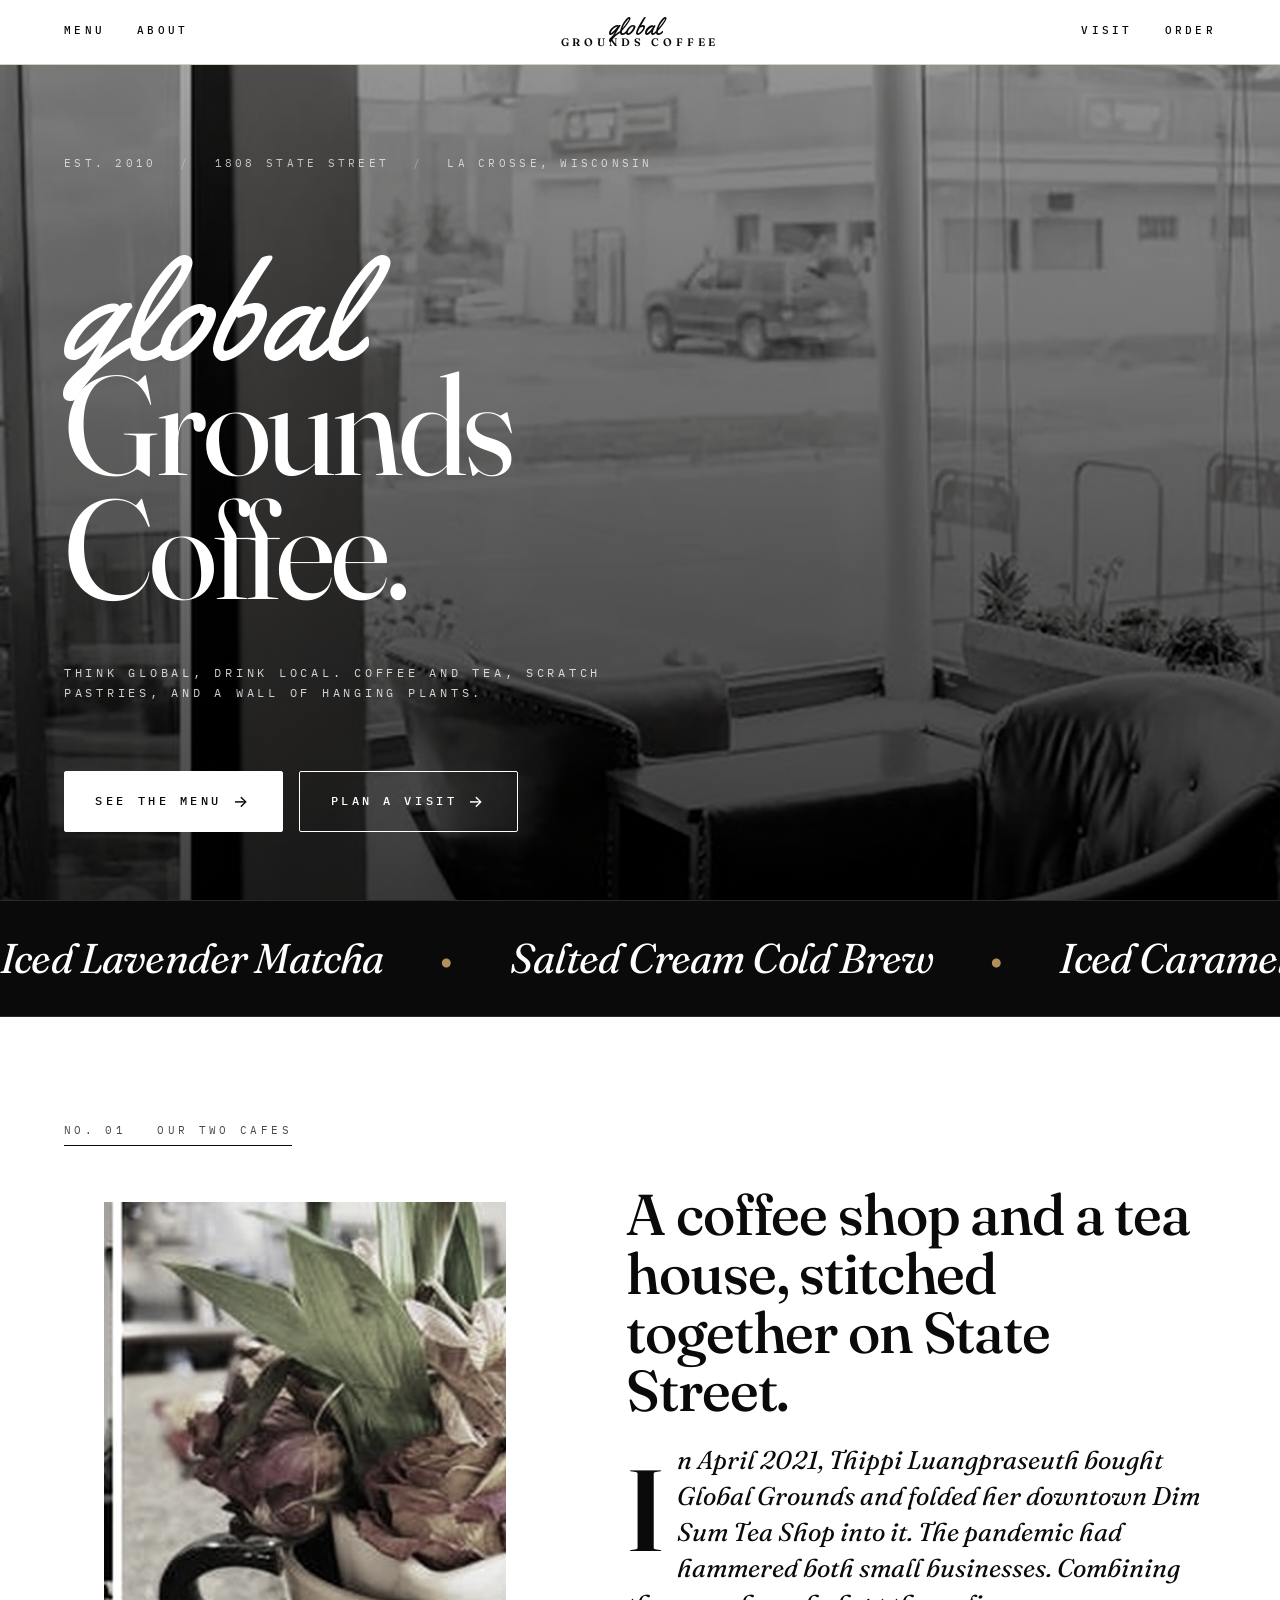
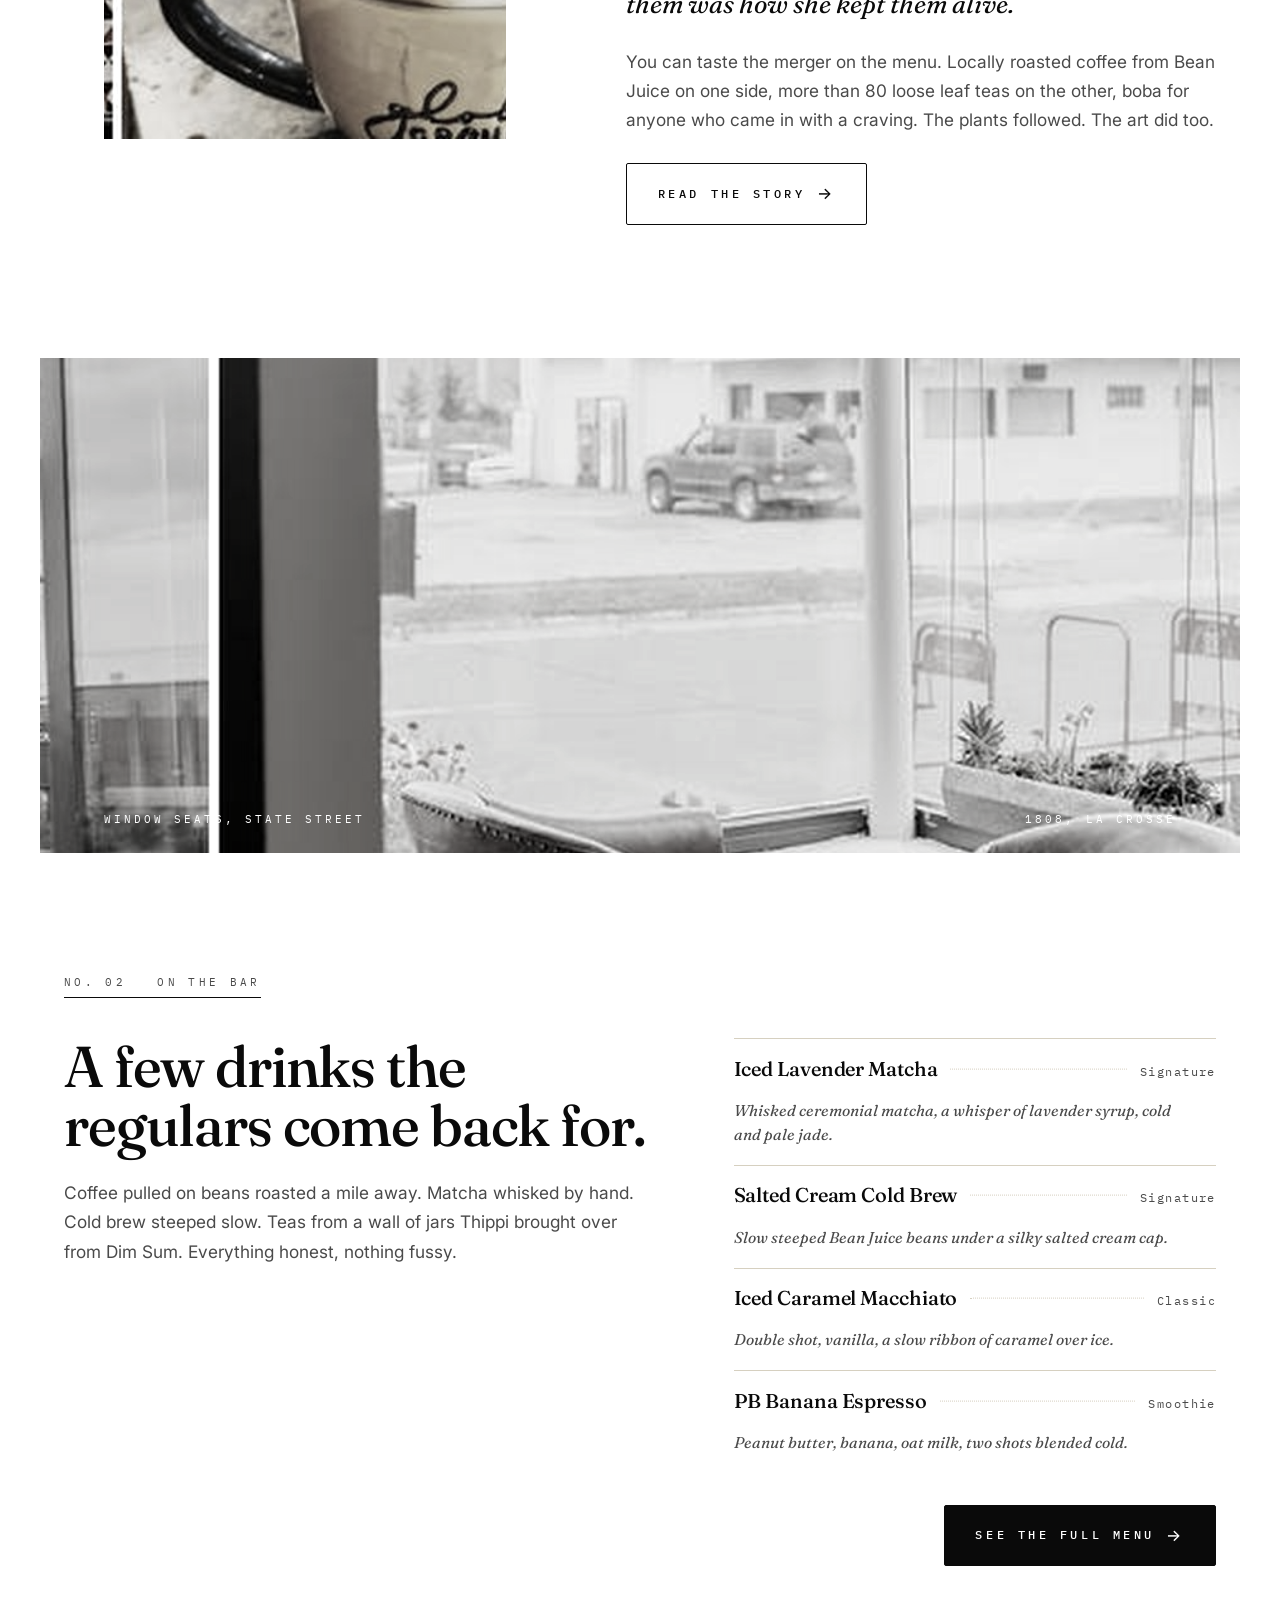
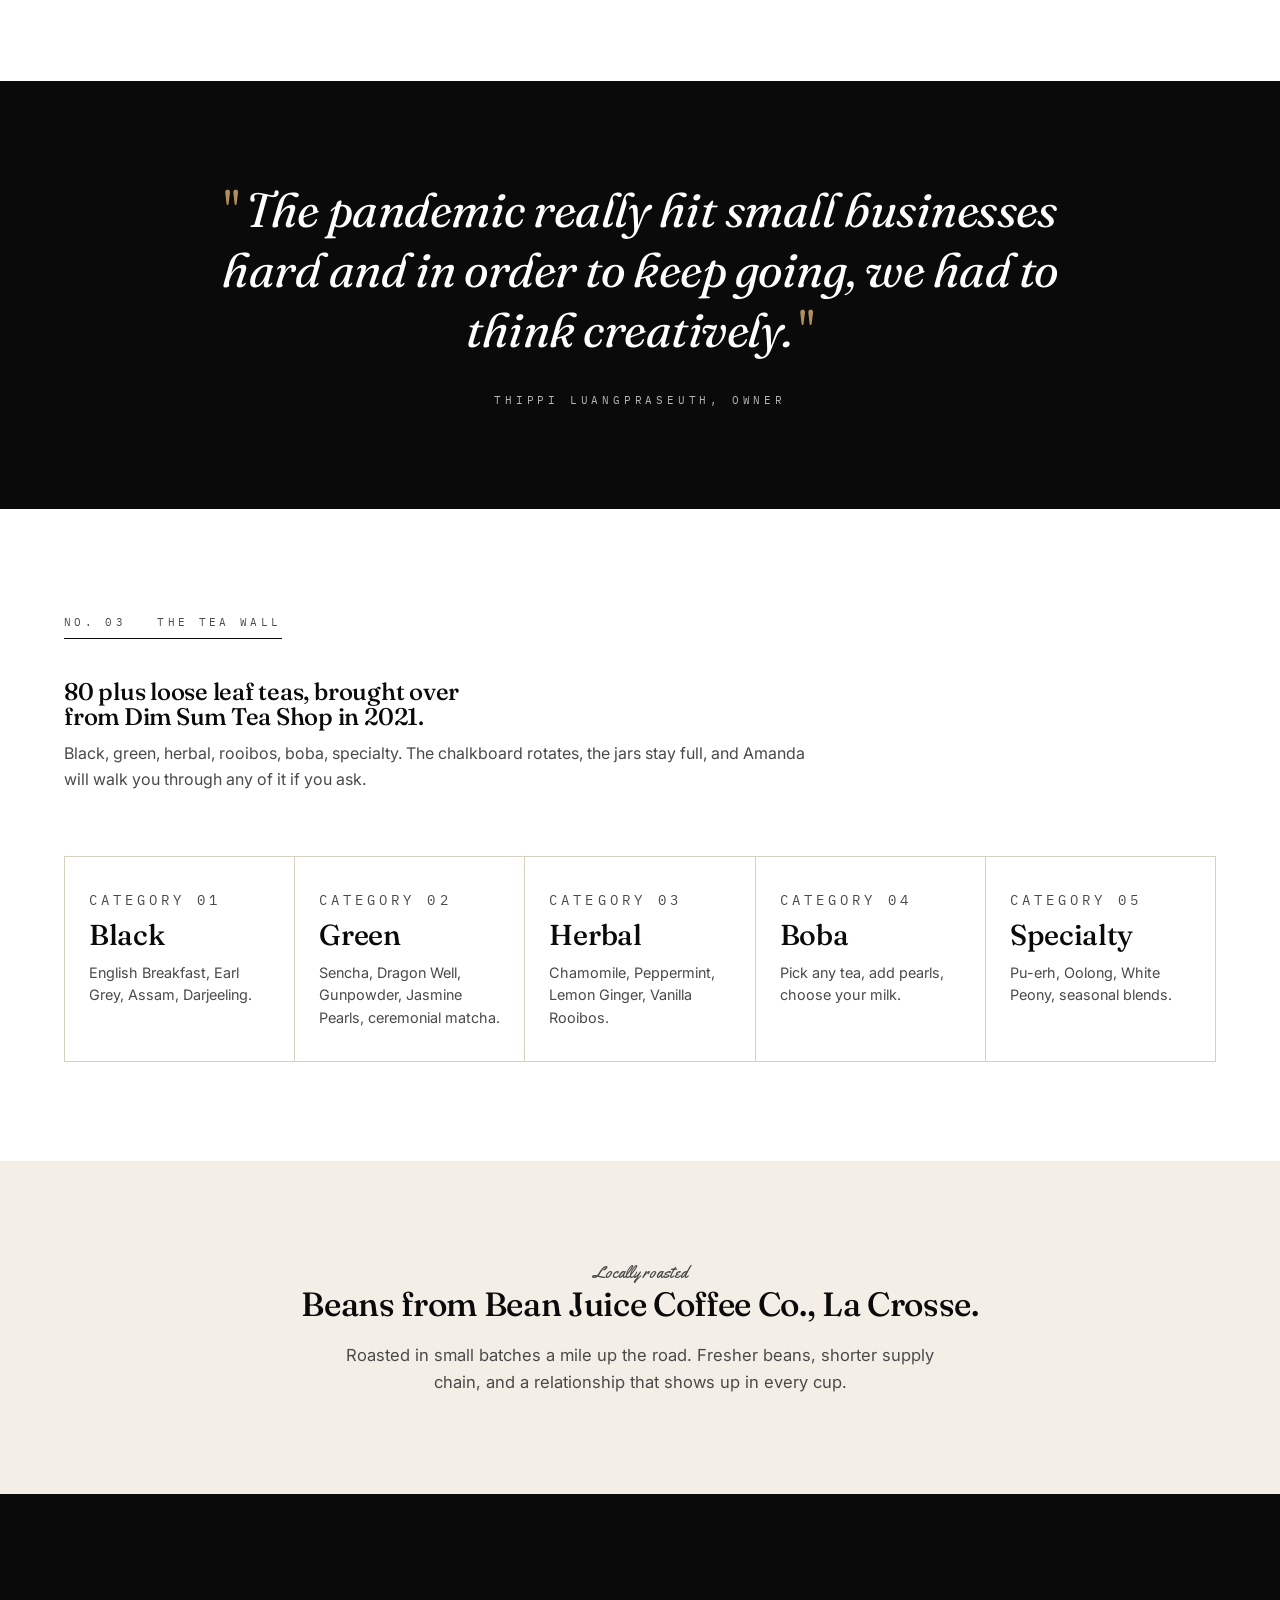
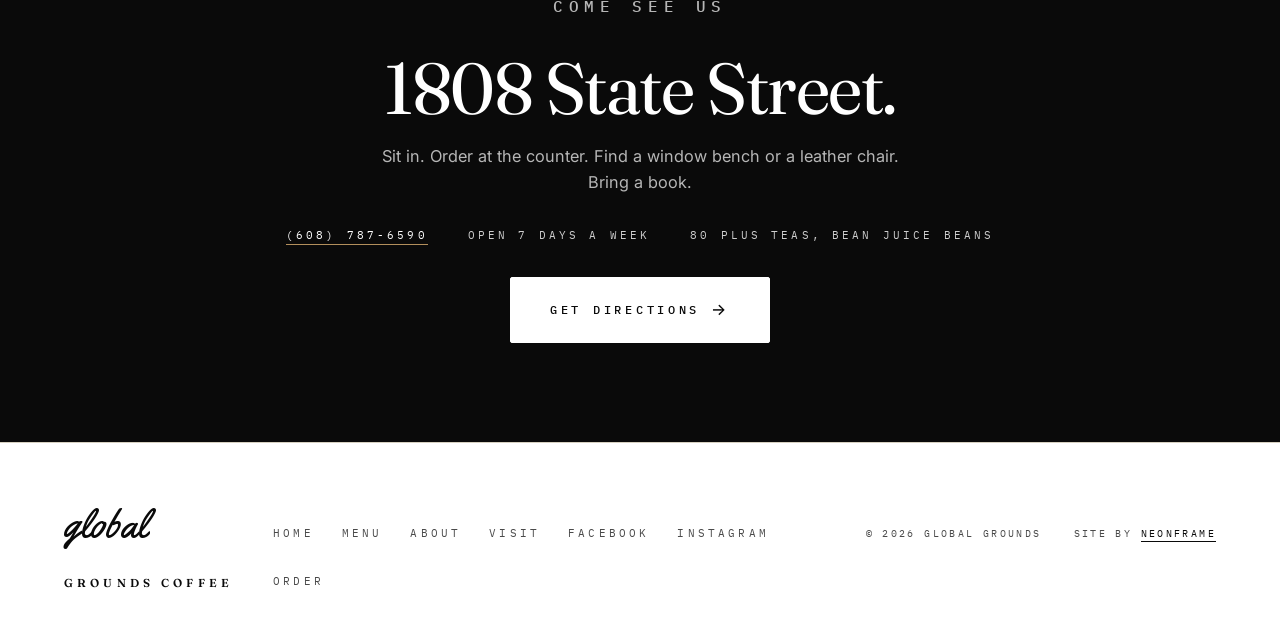
==== commit 430b803e: "Complete redesign: sleek black and white editorial The first pass read like a reskin of Pearl Street" ====
--- a/index.html
+++ b/index.html
@@ -3,139 +3,194 @@
 <head>
 <meta charset="UTF-8">
 <meta name="viewport" content="width=device-width, initial-scale=1.0">
-<title>Global Grounds Coffee, La Crosse WI, since 2010</title>
-<meta name="description" content="Coffee and tea house on State Street in La Crosse, Wisconsin. Locally roasted beans from Bean Juice, 80 plus loose leaf teas, scratch pastries, and a seat by the window.">
+<title>Global Grounds Coffee, La Crosse Wisconsin, since 2010</title>
+<meta name="description" content="A sit-in coffee and tea house on State Street in La Crosse, Wisconsin. Locally roasted beans from Bean Juice, 80 plus loose leaf teas, scratch pastries, and a seat by the window.">
 <link rel="icon" type="image/jpeg" href="images/storefront_sign.jpg">
 <link rel="preload" as="image" href="images/interior_chairs.webp" fetchpriority="high" type="image/webp">
 <link rel="preconnect" href="https://fonts.googleapis.com">
 <link rel="preconnect" href="https://fonts.gstatic.com" crossorigin>
-<link rel="preload" href="https://fonts.googleapis.com/css2?family=Playfair+Display:wght@500;600;700&family=Inter:wght@400;500;600;700&family=Yellowtail&family=IBM+Plex+Mono:wght@400;500&display=swap" as="style">
-<link rel="stylesheet" href="https://fonts.googleapis.com/css2?family=Playfair+Display:wght@500;600;700&family=Inter:wght@400;500;600;700&family=Yellowtail&family=IBM+Plex+Mono:wght@400;500&display=swap" media="print" onload="this.media='all'">
-<noscript><link rel="stylesheet" href="https://fonts.googleapis.com/css2?family=Playfair+Display:wght@500;600;700&family=Inter:wght@400;500;600;700&family=Yellowtail&family=IBM+Plex+Mono:wght@400;500&display=swap"></noscript>
+<link rel="preload" href="https://fonts.googleapis.com/css2?family=Fraunces:ital,wght@0,400;0,500;0,600;0,700;1,400;1,500&family=Inter:wght@400;500;600&family=Yellowtail&family=IBM+Plex+Mono:wght@400;500&display=swap" as="style">
+<link rel="stylesheet" href="https://fonts.googleapis.com/css2?family=Fraunces:ital,wght@0,400;0,500;0,600;0,700;1,400;1,500&family=Inter:wght@400;500;600&family=Yellowtail&family=IBM+Plex+Mono:wght@400;500&display=swap" media="print" onload="this.media='all'">
+<noscript><link rel="stylesheet" href="https://fonts.googleapis.com/css2?family=Fraunces:ital,wght@0,400;0,500;0,600;0,700;1,400;1,500&family=Inter:wght@400;500;600&family=Yellowtail&family=IBM+Plex+Mono:wght@400;500&display=swap"></noscript>
 <link rel="stylesheet" href="style.css">
 </head>
 <body class="is-home">
 
+<div class="progress" id="progress"></div>
+
 <header class="nav" id="nav">
   <div class="nav__inner">
-    <a href="index.html" class="nav__brand" aria-label="Global Grounds Coffee home">
-      <span class="nav__brand-script">global</span>
-      <span class="nav__brand-block">Grounds</span>
-    </a>
-    <nav class="nav__links" id="navLinks">
-      <a href="index.html" class="active">Home</a>
+    <div class="nav__left">
       <a href="menu.html">Menu</a>
       <a href="about.html">About</a>
-      <a href="visit.html" class="nav__cta">Visit</a>
-    </nav>
+    </div>
+    <a href="index.html" class="nav__brand active" aria-label="Global Grounds Coffee home">
+      <span class="nav__brand-script">global</span>
+      <span class="nav__brand-block">Grounds Coffee</span>
+    </a>
+    <div class="nav__right">
+      <a href="visit.html">Visit</a>
+      <a href="https://www.doordash.com/en/store/global-grounds-coffee-la-crosse-824665/" target="_blank" rel="noopener">Order</a>
+    </div>
     <button class="nav__burger" id="navBurger" aria-label="Open menu" aria-expanded="false">
       <span></span><span></span><span></span>
     </button>
   </div>
 </header>
 
+<aside class="mobile-menu" id="mobileMenu" aria-hidden="true">
+  <a href="index.html" class="active">Home</a>
+  <a href="menu.html">Menu</a>
+  <a href="about.html">About</a>
+  <a href="visit.html">Visit</a>
+  <a href="https://www.doordash.com/en/store/global-grounds-coffee-la-crosse-824665/" target="_blank" rel="noopener">Order</a>
+</aside>
+
 <main>
 
 <section class="hero" id="hero">
   <div class="hero__bg" style="background-image: url('images/interior_chairs.webp')" aria-hidden="true"></div>
   <div class="hero__inner">
-    <div class="hero__logo-mark">
-      <span class="hero__logo-script">global</span>
-      <span class="hero__logo-block">Grounds</span>
-      <span class="hero__logo-sub">Coffee</span>
-    </div>
-    <p class="hero__tagline">Think global, drink local.</p>
-    <p class="hero__sub">Coffee &middot; Tea &middot; Pastries &middot; La Crosse, Wisconsin</p>
+    <p class="hero__meta">
+      <span>Est. 2010</span>
+      <span>1808 State Street</span>
+      <span>La Crosse, Wisconsin</span>
+    </p>
+    <h1 class="hero__headline"><em>global</em><br>Grounds<br>Coffee.</h1>
+    <p class="hero__tagline">Think global, drink local. Coffee and tea, scratch pastries, and a wall of hanging plants.</p>
     <div class="hero__cta">
-      <a href="menu.html" class="btn btn--terracotta">See the Menu</a>
-      <a href="visit.html" class="btn btn--ghost">Plan a Visit</a>
-    </div>
-  </div>
-</section>
-
-<section class="stats">
-  <div class="stats__inner">
-    <div>
-      <div class="stat__num" data-count="80" data-suffix="+">0</div>
-      <p class="stat__label">Loose Leaf Teas</p>
-    </div>
-    <div>
-      <div class="stat__num">2010</div>
-      <p class="stat__label">Opened on State Street</p>
-    </div>
-    <div>
-      <div class="stat__num" data-count="1">0</div>
-      <p class="stat__label">Local Roaster, Bean Juice Coffee Co.</p>
-    </div>
-  </div>
-</section>
-
-<section class="section section--cream rise" id="story-teaser">
+      <a href="menu.html" class="btn btn--paper">See the Menu</a>
+      <a href="visit.html" class="btn btn--outline-paper">Plan a Visit</a>
+    </div>
+  </div>
+</section>
+
+<div class="marquee" aria-hidden="true">
+  <div class="marquee__track">
+    <span class="marquee__item">Iced Lavender Matcha</span>
+    <span class="marquee__item">Salted Cream Cold Brew</span>
+    <span class="marquee__item">Iced Caramel Macchiato</span>
+    <span class="marquee__item">PB Banana Espresso</span>
+    <span class="marquee__item">Chai with Cinnamon</span>
+    <span class="marquee__item">Classic Boba</span>
+    <span class="marquee__item">Avocado Toast</span>
+    <span class="marquee__item">Acai Bowl</span>
+  </div>
+</div>
+
+<section class="section section--paper rise" id="story-teaser">
   <div class="section__inner">
-    <div class="story">
-      <div class="story__copy">
-        <p class="eyebrow">Two cafes, one roof</p>
-        <h2>A coffee shop and a tea house, stitched together.</h2>
-        <p>In April 2021, Thippi Luangpraseuth bought Global Grounds and folded her downtown tea shop, Dim Sum, into it. The pandemic had hammered both small businesses, and combining the two was how she kept them alive.</p>
-        <p>You can taste the merger on the menu. Locally roasted coffee from Bean Juice on one side, more than 80 loose leaf teas on the other, and a whole lot of plants hanging from the ceiling.</p>
-        <a href="about.html" class="btn btn--ghost-dark">Read the Whole Story</a>
-      </div>
-      <div class="story__photo">
+    <p class="section-num">No. 01 &nbsp; Our Two Cafes</p>
+    <div class="editorial editorial--reverse">
+      <div class="editorial__copy">
+        <h2>A coffee shop and a tea house, stitched together on State Street.</h2>
+        <p class="lede">In April 2021, Thippi Luangpraseuth bought Global Grounds and folded her downtown Dim Sum Tea Shop into it. The pandemic had hammered both small businesses. Combining them was how she kept them alive.</p>
+        <p>You can taste the merger on the menu. Locally roasted coffee from Bean Juice on one side, more than 80 loose leaf teas on the other, boba for anyone who came in with a craving. The plants followed. The art did too.</p>
+        <p style="margin-top: 1.75rem;"><a href="about.html" class="btn btn--outline">Read the Story</a></p>
+      </div>
+      <figure class="editorial__photo">
         <img width="896" height="480" src="images/logo_mug.jpg" alt="A Global Grounds ceramic mug with the script logo, full of dried flowers" loading="lazy">
-      </div>
-    </div>
-  </div>
-</section>
-
-<section class="section section--cream-deep rise" id="drinks-teaser">
+        <figcaption class="editorial__photo__caption">
+          <span>The mug, the logo</span>
+          <span>Fig. 01</span>
+        </figcaption>
+      </figure>
+    </div>
+  </div>
+</section>
+
+<figure class="full-photo rise">
+  <img width="952" height="1000" src="images/interior_chairs.jpg" alt="Interior of Global Grounds Coffee with leather armchairs and window light" loading="lazy">
+  <figcaption class="full-photo__caption">
+    <span>Window seats, State Street</span>
+    <span>1808, La Crosse</span>
+  </figcaption>
+</figure>
+
+<section class="section section--paper rise" id="drinks-teaser">
   <div class="section__inner">
-    <div class="section__head">
-      <p class="eyebrow">On the Bar</p>
-      <h2>A few signatures.</h2>
-      <p class="section__lede">Coffee, tea, and the drinks regulars come back for. The full menu lives one click away.</p>
-    </div>
-    <div class="drink-grid">
-
-      <article class="drink-card">
-        <p class="drink-card__cat">Tea Latte</p>
-        <h3>Iced Lavender Matcha</h3>
-        <p class="drink-card__style">ceremonial matcha, lavender syrup, milk</p>
-        <p class="drink-card__notes">Our most-tagged drink on Instagram. Whisked matcha, a whisper of lavender, ice cold and pale jade.</p>
-      </article>
-
-      <article class="drink-card">
-        <p class="drink-card__cat">Cold Brew</p>
-        <h3>Salted Cream Cold Brew</h3>
-        <p class="drink-card__style">house cold brew, sweet salted cream</p>
-        <p class="drink-card__notes">Slow-steeped Bean Juice beans, capped with a silky salted cream that sinks through as you drink.</p>
-      </article>
-
-      <article class="drink-card">
-        <p class="drink-card__cat">Espresso</p>
-        <h3>Iced Caramel Macchiato</h3>
-        <p class="drink-card__style">double shot, milk, house caramel</p>
-        <p class="drink-card__notes">Bean Juice espresso, vanilla-forward, a slow ribbon of caramel poured over ice.</p>
-      </article>
-
-      <article class="drink-card">
-        <p class="drink-card__cat">Smoothie</p>
-        <h3>PB Banana Espresso</h3>
-        <p class="drink-card__style">peanut butter, banana, a double shot</p>
-        <p class="drink-card__notes">Breakfast in a cup. Peanut butter, banana, oat milk, two shots of espresso blended cold.</p>
-      </article>
-
-    </div>
-    <div style="text-align:center; margin-top: 3rem;">
-      <a href="menu.html" class="btn btn--brown">See the Full Menu</a>
-    </div>
-  </div>
-</section>
-
-<section class="heritage rise" style="background-image: url('images/interior_chairs.webp');">
-  <div class="heritage__inner">
-    <p class="eyebrow eyebrow--cream">The Tea Heritage</p>
-    <h2>80 plus loose leaf teas, brought over from Dim Sum Tea Shop.</h2>
-    <p>Black, green, herbal, boba, specialty. The chalkboard rotates, the jars stay full.</p>
+    <p class="section-num">No. 02 &nbsp; On the Bar</p>
+    <div class="editorial">
+      <div class="editorial__copy">
+        <h2>A few drinks the regulars come back for.</h2>
+        <p>Coffee pulled on beans roasted a mile away. Matcha whisked by hand. Cold brew steeped slow. Teas from a wall of jars Thippi brought over from Dim Sum. Everything honest, nothing fussy.</p>
+      </div>
+      <div>
+        <ul class="menu-list" style="border-top: 1px solid var(--rule-soft);">
+          <li class="menu-row">
+            <h3 class="menu-row__name">Iced Lavender Matcha</h3>
+            <div class="menu-row__rule"></div>
+            <span class="menu-row__price">Signature</span>
+            <p class="menu-row__desc">Whisked ceremonial matcha, a whisper of lavender syrup, cold and pale jade.</p>
+          </li>
+          <li class="menu-row">
+            <h3 class="menu-row__name">Salted Cream Cold Brew</h3>
+            <div class="menu-row__rule"></div>
+            <span class="menu-row__price">Signature</span>
+            <p class="menu-row__desc">Slow steeped Bean Juice beans under a silky salted cream cap.</p>
+          </li>
+          <li class="menu-row">
+            <h3 class="menu-row__name">Iced Caramel Macchiato</h3>
+            <div class="menu-row__rule"></div>
+            <span class="menu-row__price">Classic</span>
+            <p class="menu-row__desc">Double shot, vanilla, a slow ribbon of caramel over ice.</p>
+          </li>
+          <li class="menu-row">
+            <h3 class="menu-row__name">PB Banana Espresso</h3>
+            <div class="menu-row__rule"></div>
+            <span class="menu-row__price">Smoothie</span>
+            <p class="menu-row__desc">Peanut butter, banana, oat milk, two shots blended cold.</p>
+          </li>
+        </ul>
+        <p style="margin-top: 2rem; text-align: right;"><a href="menu.html" class="btn btn--ink">See the Full Menu</a></p>
+      </div>
+    </div>
+  </div>
+</section>
+
+<section class="quote rise">
+  <div class="quote__inner">
+    <blockquote>The pandemic really hit small businesses hard and in order to keep going, we had to think creatively.</blockquote>
+    <cite>Thippi Luangpraseuth, Owner</cite>
+  </div>
+</section>
+
+<section class="section section--paper rise" id="tea-wall">
+  <div class="section__inner">
+    <p class="section-num">No. 03 &nbsp; The Tea Wall</p>
+    <div class="editorial" style="grid-template-columns: 1fr !important;">
+      <div>
+        <h2 style="max-width: 18em;">80 plus loose leaf teas, brought over from Dim Sum Tea Shop in 2021.</h2>
+        <p style="color: var(--ink-muted); max-width: 48em;">Black, green, herbal, rooibos, boba, specialty. The chalkboard rotates, the jars stay full, and Amanda will walk you through any of it if you ask.</p>
+      </div>
+    </div>
+    <div class="tea-wall" style="margin-top: 3rem;">
+      <div class="tea-cell">
+        <p class="tea-cell__count">Category 01</p>
+        <h3>Black</h3>
+        <p>English Breakfast, Earl Grey, Assam, Darjeeling.</p>
+      </div>
+      <div class="tea-cell">
+        <p class="tea-cell__count">Category 02</p>
+        <h3>Green</h3>
+        <p>Sencha, Dragon Well, Gunpowder, Jasmine Pearls, ceremonial matcha.</p>
+      </div>
+      <div class="tea-cell">
+        <p class="tea-cell__count">Category 03</p>
+        <h3>Herbal</h3>
+        <p>Chamomile, Peppermint, Lemon Ginger, Vanilla Rooibos.</p>
+      </div>
+      <div class="tea-cell">
+        <p class="tea-cell__count">Category 04</p>
+        <h3>Boba</h3>
+        <p>Pick any tea, add pearls, choose your milk.</p>
+      </div>
+      <div class="tea-cell">
+        <p class="tea-cell__count">Category 05</p>
+        <h3>Specialty</h3>
+        <p>Pu-erh, Oolong, White Peony, seasonal blends.</p>
+      </div>
+    </div>
   </div>
 </section>
 
@@ -143,37 +198,43 @@
   <div class="partner__inner">
     <p class="partner__script">Locally roasted</p>
     <h2>Beans from Bean Juice Coffee Co., La Crosse.</h2>
-    <p>Our coffee gets roasted in small batches a mile from the shop. That means fresher beans, shorter supply chain, and a relationship that shows up in every cup.</p>
+    <p>Roasted in small batches a mile up the road. Fresher beans, shorter supply chain, and a relationship that shows up in every cup.</p>
   </div>
 </section>
 
 <section class="visit-band rise" id="visit-teaser">
-  <p class="eyebrow eyebrow--terracotta">Come See Us</p>
-  <h2>1808 State Street, La Crosse WI</h2>
-  <p>Sit-in cafe with a window bench, leather armchairs, a wall of tea jars, and more plants than you can count. Free Wi-Fi. Bring a book.</p>
+  <p class="eyebrow eyebrow--paper">Come See Us</p>
+  <h2>1808 State Street.</h2>
+  <p>Sit in. Order at the counter. Find a window bench or a leather chair. Bring a book.</p>
   <div class="visit-band__meta">
     <span><a href="tel:6087876590">(608) 787-6590</a></span>
     <span>Open 7 days a week</span>
-    <span>Bean Juice beans, 80 plus teas</span>
-  </div>
-  <a href="visit.html" class="btn btn--terracotta btn--lg">Get Directions</a>
+    <span>80 plus teas, Bean Juice beans</span>
+  </div>
+  <a href="visit.html" class="btn btn--paper btn--lg">Get Directions</a>
 </section>
 
 </main>
 
 <footer class="foot">
   <div class="foot__inner">
-    <span class="foot__brand-script">global</span>
-    <span class="foot__brand-block">Grounds Coffee</span>
-    <p class="foot__tag">Think global, drink local &middot; Since 2010</p>
-    <div class="foot__social">
+    <div>
+      <span class="foot__brand-script">global</span><br>
+      <span class="foot__brand-block">Grounds Coffee</span>
+    </div>
+    <div class="foot__links">
+      <a href="index.html">Home</a>
+      <a href="menu.html">Menu</a>
+      <a href="about.html">About</a>
+      <a href="visit.html">Visit</a>
       <a href="https://www.facebook.com/globalgroundslax/" target="_blank" rel="noopener">Facebook</a>
       <a href="https://www.instagram.com/globalgroundslax/" target="_blank" rel="noopener">Instagram</a>
       <a href="https://www.doordash.com/en/store/global-grounds-coffee-la-crosse-824665/" target="_blank" rel="noopener">Order</a>
-      <a href="https://www.google.com/maps/place/1808+State+St,+La+Crosse,+WI+54601" target="_blank" rel="noopener">Directions</a>
-    </div>
-    <p class="foot__copy">&copy; 2026 Global Grounds Coffee. All rights reserved.</p>
-    <p class="foot__credit">Site by <a href="https://neonframewebdesign.com" target="_blank" rel="noopener">NeonFrame Web Design</a></p>
+    </div>
+    <div class="foot__legal">
+      <span>&copy; 2026 Global Grounds</span>
+      <span>Site by <a href="https://neonframewebdesign.com" target="_blank" rel="noopener">NeonFrame</a></span>
+    </div>
   </div>
 </footer>
 
--- a/style.css
+++ b/style.css
@@ -1,283 +1,159 @@
 /* ============================================================
    Global Grounds Coffee, La Crosse WI
-   Palette locked to their real brand:
-   - warm chocolate brown (the storefront sign background)
-   - cream (the cursive logo lettering and mug color)
-   - warm terracotta (the brick their sign sits on)
-   - plant green (their hanging plants)
-   Fonts chosen to echo the sign: Playfair Display display, Inter body,
-   Yellowtail script accent (matches the flowing 'global' cursive),
-   IBM Plex Mono for eyebrows.
+   Sleek black and white. Editorial magazine energy.
+   Palette: pure black, pure white, off-white, bone, one restrained
+   warm accent (brass) used only for fine details.
+   Fonts: Fraunces (editorial serif) + Inter (body) + Yellowtail (script
+   that matches their cursive logo) + IBM Plex Mono (mono).
    ============================================================ */
 
 :root {
-  --brown: #5B4638;
-  --brown-deep: #2F241C;
-  --brown-bright: #7A6251;
-  --brown-mid: #483729;
-
-  --cream: #EADECA;
-  --cream-soft: #F5EDD9;
-  --cream-deep: #D6C8B0;
-  --cream-bright: #FDF8ED;
-
-  --terracotta: #B95839;
-  --terracotta-deep: #8E3F25;
-  --terracotta-bright: #D67A58;
-
-  --plant: #6F7D48;
-  --plant-deep: #4E5931;
-  --plant-bright: #8DA069;
-
-  --ink: #160F07;
-  --ink-soft: #2E2418;
-  --ink-muted: #5A4A3A;
-
-  --bone: #FFFBEF;
-
-  --font-display: 'Playfair Display', Georgia, serif;
+  --ink: #0A0A0A;
+  --ink-soft: #1A1A1A;
+  --ink-muted: #4A4A4A;
+  --ink-line: #2A2A2A;
+
+  --paper: #FFFFFF;
+  --paper-soft: #FAFAF7;
+  --paper-cream: #F3EFE6;
+  --paper-deep: #E7E2D4;
+
+  --rule: #222222;
+  --rule-soft: #D6D0C0;
+
+  --brass: #B38F5C;         /* Minimal accent, used on links/underlines only */
+
+  --font-display: 'Fraunces', 'GT Sectra', Georgia, serif;
   --font-body: 'Inter', system-ui, -apple-system, 'Segoe UI', sans-serif;
-  --font-script: 'Yellowtail', 'Pacifico', 'Caveat', cursive;
+  --font-script: 'Yellowtail', 'Pacifico', cursive;
   --font-mono: 'IBM Plex Mono', ui-monospace, monospace;
 
-  --max-w: 1180px;
-  --gutter: clamp(1.25rem, 4vw, 3rem);
-  --pad-y: clamp(4.5rem, 9vh, 7rem);
-  --radius: 3px;
-
-  --shadow-sm: 0 2px 12px rgba(0, 0, 0, 0.08);
-  --shadow-md: 0 8px 28px rgba(0, 0, 0, 0.16);
-  --shadow-lg: 0 18px 56px rgba(0, 0, 0, 0.26);
-}
-
-/* ---------- Reset ---------- */
+  --max-w: 1240px;
+  --max-narrow: 780px;
+  --gutter: clamp(1.5rem, 5vw, 4rem);
+  --pad-y: clamp(5rem, 11vh, 9rem);
+  --radius: 2px;
+
+  --shadow-sm: 0 1px 2px rgba(0, 0, 0, 0.06);
+  --shadow-md: 0 10px 36px rgba(0, 0, 0, 0.12);
+  --shadow-lg: 0 24px 80px rgba(0, 0, 0, 0.18);
+
+  --rhythm: 1.5rem;
+}
+
 *, *::before, *::after { box-sizing: border-box; }
 html { scroll-behavior: smooth; }
 body {
   margin: 0;
   font-family: var(--font-body);
   color: var(--ink);
-  background: var(--cream-soft);
-  line-height: 1.65;
+  background: var(--paper);
+  line-height: 1.6;
   -webkit-font-smoothing: antialiased;
   -moz-osx-font-smoothing: grayscale;
   overflow-x: hidden;
 }
-img { max-width: 100%; height: auto; display: block; }
+img {
+  max-width: 100%;
+  height: auto;
+  display: block;
+  filter: grayscale(0.78) contrast(1.06);
+}
+.no-filter img { filter: none; }
+
 h1, h2, h3, h4 {
   font-family: var(--font-display);
-  font-weight: 600;
-  letter-spacing: 0.01em;
-  line-height: 1.15;
+  font-weight: 500;
+  letter-spacing: -0.01em;
+  line-height: 1.05;
   margin: 0 0 0.5em;
 }
 p { margin: 0 0 1em; }
 a { color: inherit; text-decoration: none; }
 
-/* ---------- Shared ---------- */
-.eyebrow {
-  font-family: var(--font-mono);
-  font-size: 0.72rem;
-  text-transform: uppercase;
-  letter-spacing: 0.3em;
-  color: var(--terracotta-deep);
-  margin: 0 0 1.25rem;
-  font-weight: 500;
-}
-.eyebrow--cream { color: var(--cream); }
-.eyebrow--terracotta { color: var(--terracotta); }
-.eyebrow--plant { color: var(--plant-deep); }
-
-.script {
-  font-family: var(--font-script);
-  text-transform: none;
-  letter-spacing: 0.01em;
-  line-height: 1.1;
-  font-weight: 400;
-}
-
-.btn {
-  display: inline-block;
-  font-family: var(--font-body);
-  font-size: 0.95rem;
-  font-weight: 600;
-  text-transform: uppercase;
-  letter-spacing: 0.16em;
-  padding: 0.95rem 2rem;
-  border-radius: var(--radius);
-  border: 2px solid transparent;
-  cursor: pointer;
-  position: relative;
-  overflow: hidden;
-  isolation: isolate;
-  transition: transform 0.25s ease, background 0.25s ease, color 0.25s ease, border-color 0.25s ease, box-shadow 0.25s ease;
-  white-space: nowrap;
-}
-.btn::before {
-  content: '';
-  position: absolute;
-  top: 0;
-  left: -120%;
-  width: 80%;
-  height: 100%;
-  background: linear-gradient(100deg, transparent 0%, rgba(255, 255, 255, 0.22) 50%, transparent 100%);
-  transition: left 0.7s cubic-bezier(0.4, 0, 0.2, 1);
-  z-index: -1;
+hr.rule {
+  border: 0;
+  height: 1px;
+  background: var(--rule-soft);
+  margin: 0;
+}
+hr.rule--dark { background: var(--rule); }
+
+/* ---------- Scroll progress line ---------- */
+.progress {
+  position: fixed;
+  top: 0; left: 0;
+  height: 2px;
+  background: var(--ink);
+  width: 0;
+  z-index: 70;
+  transition: width 0.08s linear;
   pointer-events: none;
 }
-.btn:hover::before { left: 120%; }
-.btn--brown {
-  background: var(--brown);
-  color: var(--cream-bright);
-  border-color: var(--brown);
-}
-.btn--brown:hover {
-  background: var(--brown-bright);
-  border-color: var(--brown-bright);
-  transform: translateY(-2px);
-  box-shadow: 0 10px 24px rgba(91, 70, 56, 0.35);
-}
-.btn--terracotta {
-  background: var(--terracotta);
-  color: var(--cream-bright);
-  border-color: var(--terracotta);
-}
-.btn--terracotta:hover {
-  background: var(--terracotta-bright);
-  border-color: var(--terracotta-bright);
-  transform: translateY(-2px);
-  box-shadow: 0 10px 24px rgba(185, 88, 57, 0.32);
-}
-.btn--cream {
-  background: var(--cream);
-  color: var(--brown-deep);
-  border-color: var(--cream);
-}
-.btn--cream:hover {
-  background: var(--cream-soft);
-  border-color: var(--cream-soft);
-  transform: translateY(-2px);
-}
-.btn--ghost {
-  background: transparent;
-  color: var(--cream);
-  border-color: rgba(234, 222, 202, 0.55);
-}
-.btn--ghost:hover {
-  border-color: var(--cream);
-  background: rgba(234, 222, 202, 0.08);
-  color: var(--cream-bright);
-  transform: translateY(-2px);
-}
-.btn--ghost-dark {
-  background: transparent;
-  color: var(--brown-deep);
-  border-color: rgba(47, 36, 28, 0.45);
-}
-.btn--ghost-dark:hover {
-  border-color: var(--brown-deep);
-  background: rgba(47, 36, 28, 0.04);
-  transform: translateY(-2px);
-}
-.btn--lg { padding: 1.2rem 2.6rem; font-size: 1.05rem; }
-
-.rise {
-  opacity: 0;
-  transform: translateY(28px);
-  transition: opacity 0.9s ease, transform 0.9s ease;
-}
-.rise.visible {
-  opacity: 1;
-  transform: translateY(0);
-}
-
-/* ---------- Nav ---------- */
+
+/* ---------- Masthead Nav ---------- */
 .nav {
   position: fixed;
   top: 0; left: 0; right: 0;
   z-index: 60;
-  padding: 1.1rem 0;
-  transition: background 0.35s ease, padding 0.35s ease, box-shadow 0.35s ease, backdrop-filter 0.35s ease;
+  padding: 1rem var(--gutter);
+  background: var(--paper);
+  border-bottom: 1px solid var(--rule-soft);
+  transition: background 0.3s ease, border-color 0.3s ease, padding 0.3s ease, color 0.3s ease;
 }
 .nav__inner {
   max-width: var(--max-w);
   margin: 0 auto;
-  padding: 0 var(--gutter);
-  display: flex;
+  display: grid;
+  grid-template-columns: 1fr auto 1fr;
   align-items: center;
-  justify-content: space-between;
   gap: 1.5rem;
 }
+.nav__left,
+.nav__right {
+  display: flex;
+  gap: 2rem;
+  align-items: center;
+}
+.nav__right { justify-content: flex-end; }
+.nav__left a,
+.nav__right a {
+  font-family: var(--font-mono);
+  font-size: 0.68rem;
+  font-weight: 500;
+  letter-spacing: 0.3em;
+  text-transform: uppercase;
+  color: var(--ink);
+  padding-bottom: 2px;
+  border-bottom: 1px solid transparent;
+  transition: border-color 0.2s ease, color 0.2s ease;
+}
+.nav__left a:hover,
+.nav__right a:hover,
+.nav__left a.active,
+.nav__right a.active {
+  border-color: var(--ink);
+}
 .nav__brand {
   display: flex;
-  align-items: baseline;
-  gap: 0.5rem;
-  color: var(--cream);
+  flex-direction: column;
+  align-items: center;
+  line-height: 0.95;
 }
 .nav__brand-script {
   font-family: var(--font-script);
-  font-size: 1.6rem;
-  color: var(--cream-bright);
-  line-height: 1;
-  transform: translateY(2px);
+  font-size: 1.5rem;
+  color: var(--ink);
+  transform: translateX(-0.3rem);
 }
 .nav__brand-block {
   font-family: var(--font-display);
-  font-size: 1.05rem;
-  font-weight: 700;
-  letter-spacing: 0.18em;
-  color: var(--cream);
-  text-transform: uppercase;
-}
-.nav__links {
-  display: flex;
-  gap: 2rem;
-  align-items: center;
-}
-.nav__links a {
-  font-family: var(--font-body);
-  font-size: 0.9rem;
+  font-size: 0.68rem;
   font-weight: 600;
-  letter-spacing: 0.14em;
-  text-transform: uppercase;
-  color: var(--cream);
-  position: relative;
-  padding: 0.25rem 0;
-  transition: color 0.25s ease;
-}
-.nav__links a::after {
-  content: '';
-  position: absolute;
-  left: 0; right: 0; bottom: -4px;
-  height: 2px;
-  background: var(--terracotta);
-  transform: scaleX(0);
-  transform-origin: left;
-  transition: transform 0.3s ease;
-}
-.nav__links a:hover,
-.nav__links a.active { color: var(--cream-bright); }
-.nav__links a:hover::after,
-.nav__links a.active::after { transform: scaleX(1); }
-.nav__cta {
-  padding: 0.55rem 1.2rem !important;
-  border: 2px solid var(--terracotta) !important;
-  border-radius: var(--radius);
-  color: var(--terracotta) !important;
-  background: transparent;
-}
-.nav__cta::after { display: none !important; }
-.nav__cta:hover {
-  background: var(--terracotta) !important;
-  color: var(--cream-bright) !important;
-  border-color: var(--terracotta) !important;
-}
-.nav--scrolled {
-  background: rgba(47, 36, 28, 0.94);
-  backdrop-filter: blur(10px);
-  -webkit-backdrop-filter: blur(10px);
-  box-shadow: 0 2px 20px rgba(0, 0, 0, 0.32);
-  padding: 0.7rem 0;
+  letter-spacing: 0.36em;
+  text-transform: uppercase;
+  color: var(--ink);
+  margin-top: -0.1rem;
 }
 .nav__burger {
   display: none;
@@ -288,30 +164,122 @@
   cursor: pointer;
   padding: 8px;
   position: relative;
+  justify-self: end;
+  grid-column: 3;
 }
 .nav__burger span {
   display: block;
-  width: 24px;
-  height: 2px;
-  background: var(--cream);
+  width: 22px;
+  height: 1.5px;
+  background: var(--ink);
   margin: 5px auto;
-  transition: transform 0.3s ease, opacity 0.25s ease, background 0.25s ease;
-}
-.nav__burger.open span:nth-child(1) { transform: translateY(7px) rotate(45deg); background: var(--terracotta); }
+  transition: transform 0.3s ease, opacity 0.25s ease;
+}
+.nav__burger.open span:nth-child(1) { transform: translateY(7px) rotate(45deg); }
 .nav__burger.open span:nth-child(2) { opacity: 0; }
-.nav__burger.open span:nth-child(3) { transform: translateY(-7px) rotate(-45deg); background: var(--terracotta); }
-
-/* ---------- Hero ---------- */
+.nav__burger.open span:nth-child(3) { transform: translateY(-7px) rotate(-45deg); }
+
+/* ---------- Shared eyebrow / buttons / reveal ---------- */
+.eyebrow {
+  font-family: var(--font-mono);
+  font-size: 0.66rem;
+  letter-spacing: 0.36em;
+  text-transform: uppercase;
+  color: var(--ink-muted);
+  margin: 0 0 1.5rem;
+  font-weight: 500;
+}
+.eyebrow--paper { color: var(--paper); }
+.eyebrow--brass { color: var(--brass); }
+
+.section-num {
+  font-family: var(--font-mono);
+  font-size: 0.7rem;
+  letter-spacing: 0.3em;
+  text-transform: uppercase;
+  color: var(--ink-muted);
+  display: inline-block;
+  padding-bottom: 0.35rem;
+  border-bottom: 1px solid var(--ink);
+  margin-bottom: 2.5rem;
+}
+.section--ink .section-num,
+.hero .section-num { color: var(--paper); border-color: var(--paper); }
+
+.script {
+  font-family: var(--font-script);
+  text-transform: none;
+  letter-spacing: 0;
+  line-height: 1.1;
+}
+
+.btn {
+  display: inline-flex;
+  align-items: center;
+  gap: 0.7rem;
+  font-family: var(--font-mono);
+  font-size: 0.74rem;
+  font-weight: 500;
+  text-transform: uppercase;
+  letter-spacing: 0.3em;
+  padding: 1.05rem 1.9rem;
+  border-radius: var(--radius);
+  border: 1px solid transparent;
+  cursor: pointer;
+  position: relative;
+  overflow: hidden;
+  transition: background 0.25s ease, color 0.25s ease, border-color 0.25s ease, transform 0.25s ease;
+  white-space: nowrap;
+}
+.btn::after {
+  content: '→';
+  font-family: var(--font-body);
+  font-size: 1rem;
+  transition: transform 0.3s ease;
+}
+.btn:hover::after { transform: translateX(4px); }
+.btn--ink {
+  background: var(--ink);
+  color: var(--paper);
+  border-color: var(--ink);
+}
+.btn--ink:hover { background: transparent; color: var(--ink); }
+.btn--paper {
+  background: var(--paper);
+  color: var(--ink);
+  border-color: var(--paper);
+}
+.btn--paper:hover { background: transparent; color: var(--paper); }
+.btn--outline {
+  background: transparent;
+  color: var(--ink);
+  border-color: var(--ink);
+}
+.btn--outline:hover { background: var(--ink); color: var(--paper); }
+.btn--outline-paper {
+  background: transparent;
+  color: var(--paper);
+  border-color: var(--paper);
+}
+.btn--outline-paper:hover { background: var(--paper); color: var(--ink); }
+.btn--lg { padding: 1.2rem 2.4rem; font-size: 0.78rem; }
+
+.rise {
+  opacity: 0;
+  transform: translateY(24px);
+  transition: opacity 0.9s cubic-bezier(0.22, 1, 0.36, 1), transform 0.9s cubic-bezier(0.22, 1, 0.36, 1);
+}
+.rise.visible { opacity: 1; transform: translateY(0); }
+
+/* ---------- Hero, asymmetric, editorial ---------- */
 .hero {
   position: relative;
   min-height: 100vh;
+  padding: clamp(7rem, 15vh, 10rem) var(--gutter) 3rem;
+  color: var(--paper);
+  overflow: hidden;
   display: flex;
   align-items: center;
-  justify-content: center;
-  padding: 8rem var(--gutter) 4rem;
-  color: var(--cream);
-  text-align: center;
-  overflow: hidden;
 }
 .hero__bg {
   position: absolute;
@@ -319,7 +287,7 @@
   z-index: 0;
   background-position: center;
   background-size: cover;
-  filter: brightness(0.55) saturate(1.05);
+  filter: grayscale(0.95) contrast(1.1);
   will-change: transform;
   transform: translate3d(0, var(--parallax-y, 0), 0);
   transition: transform 0.12s linear;
@@ -329,843 +297,805 @@
   position: absolute;
   inset: 0;
   background:
-    radial-gradient(ellipse at top, rgba(185, 88, 57, 0.18), transparent 55%),
-    radial-gradient(ellipse at bottom, rgba(47, 36, 28, 0.92), transparent 70%),
-    linear-gradient(180deg, rgba(47,36,28,0.45) 0%, rgba(47,36,28,0.82) 100%);
+    linear-gradient(180deg, rgba(10,10,10,0.35) 0%, rgba(10,10,10,0.75) 100%);
 }
 .hero__inner {
   position: relative;
   z-index: 2;
-  max-width: 880px;
-  display: flex;
-  flex-direction: column;
-  align-items: center;
-  gap: 1.15rem;
-}
-.hero__logo-mark {
-  display: flex;
-  flex-direction: column;
-  align-items: center;
-  line-height: 1;
-  margin-bottom: 0.4rem;
-}
-.hero__logo-script {
+  max-width: var(--max-w);
+  width: 100%;
+  margin: 0 auto;
+  display: grid;
+  grid-template-columns: 1fr;
+  gap: 2rem;
+  align-items: end;
+}
+.hero__meta {
+  font-family: var(--font-mono);
+  font-size: 0.68rem;
+  letter-spacing: 0.3em;
+  text-transform: uppercase;
+  color: rgba(255,255,255,0.7);
+  display: flex;
+  gap: 1.5rem;
+  flex-wrap: wrap;
+  margin: 0 0 2rem;
+}
+.hero__meta span { position: relative; }
+.hero__meta span + span::before {
+  content: '/';
+  margin-right: 1.5rem;
+  color: rgba(255,255,255,0.35);
+}
+.hero__headline {
+  font-family: var(--font-display);
+  font-weight: 400;
+  font-size: clamp(3.2rem, 11vw, 9rem);
+  line-height: 0.88;
+  letter-spacing: -0.03em;
+  color: var(--paper);
+  margin: 0 0 1.25rem;
+}
+.hero__headline em {
   font-family: var(--font-script);
-  font-size: clamp(3.5rem, 9vw, 5.8rem);
-  color: var(--cream-bright);
-  line-height: 0.95;
-  margin-bottom: -0.4em;
-  transform: translateX(-1rem);
-}
-.hero__logo-block {
-  font-family: var(--font-display);
-  font-size: clamp(1.3rem, 2.8vw, 2rem);
-  font-weight: 700;
-  letter-spacing: 0.32em;
-  color: var(--cream);
-  text-transform: uppercase;
-}
-.hero__logo-sub {
+  font-style: normal;
+  font-weight: 400;
+  letter-spacing: 0;
+  display: inline-block;
+  transform: translateY(0.08em);
+  margin-right: 0.1em;
+}
+.hero__tagline {
   font-family: var(--font-mono);
   font-size: 0.78rem;
-  letter-spacing: 0.4em;
-  text-transform: uppercase;
-  color: var(--terracotta-bright);
-  margin-top: 0.35rem;
-}
-.hero__tagline {
-  font-family: var(--font-script);
-  font-size: clamp(1.5rem, 3.2vw, 2.1rem);
-  color: var(--terracotta-bright);
-  margin: 0.4rem 0 0;
-}
-.hero__sub {
-  font-family: var(--font-mono);
-  font-size: 0.74rem;
   letter-spacing: 0.3em;
   text-transform: uppercase;
-  color: rgba(234, 222, 202, 0.85);
-  margin: 0.2rem 0 0;
+  color: rgba(255,255,255,0.8);
+  margin: 0 0 2.25rem;
+  max-width: 540px;
 }
 .hero__cta {
   display: flex;
   gap: 1rem;
   flex-wrap: wrap;
-  justify-content: center;
-  margin-top: 1.25rem;
-}
-.hero--compact { min-height: 58vh; padding-top: 9rem; }
-.hero--compact .hero__logo-script { font-size: clamp(2.4rem, 5vw, 3.8rem); }
-.hero--compact .hero__logo-block { font-size: clamp(1rem, 2vw, 1.3rem); }
-.hero--brown {
-  background: var(--brown);
-  color: var(--cream);
-  min-height: 48vh;
-}
-.hero--brown .hero__bg { display: none; }
-
-/* ---------- Stats strip ---------- */
-.stats {
-  background: var(--brown-deep);
-  color: var(--cream);
-  padding: 3.25rem var(--gutter);
-  border-bottom: 2px solid var(--terracotta);
-}
-.stats__inner {
-  max-width: var(--max-w);
-  margin: 0 auto;
+}
+
+.hero--compact {
+  min-height: 70vh;
+}
+.hero--compact .hero__headline {
+  font-size: clamp(2.6rem, 8vw, 6.5rem);
+}
+.hero--compact .hero__bg { filter: grayscale(0.95) contrast(1.15) brightness(0.9); }
+
+.hero--paper {
+  color: var(--ink);
+  background: var(--paper);
+  min-height: 55vh;
+}
+.hero--paper .hero__bg { display: none; }
+.hero--paper .hero__headline { color: var(--ink); }
+.hero--paper .hero__meta,
+.hero--paper .hero__tagline { color: var(--ink-muted); }
+.hero--paper .hero__meta span + span::before { color: var(--rule-soft); }
+
+/* ---------- Marquee ---------- */
+.marquee {
+  background: var(--ink);
+  color: var(--paper);
+  padding: 1.5rem 0;
+  overflow: hidden;
+  border-top: 1px solid var(--ink-line);
+  border-bottom: 1px solid var(--ink-line);
+}
+.marquee__track {
+  display: flex;
+  gap: 3.5rem;
+  white-space: nowrap;
+  animation: marqueeScroll 32s linear infinite;
+  will-change: transform;
+}
+.marquee__item {
+  font-family: var(--font-display);
+  font-style: italic;
+  font-size: clamp(1.6rem, 4vw, 2.6rem);
+  font-weight: 400;
+  letter-spacing: -0.02em;
+  display: inline-flex;
+  align-items: center;
+  gap: 3.5rem;
+  color: var(--paper);
+}
+.marquee__item::after {
+  content: '•';
+  color: var(--brass);
+  font-style: normal;
+}
+@keyframes marqueeScroll {
+  from { transform: translateX(0); }
+  to   { transform: translateX(-50%); }
+}
+
+/* ---------- Section wrappers ---------- */
+.section {
+  padding: var(--pad-y) var(--gutter);
+  position: relative;
+}
+.section--paper { background: var(--paper); color: var(--ink); }
+.section--paper-soft { background: var(--paper-soft); color: var(--ink); }
+.section--cream { background: var(--paper-cream); color: var(--ink); }
+.section--ink { background: var(--ink); color: var(--paper); }
+
+.section__inner { max-width: var(--max-w); margin: 0 auto; }
+.section__narrow { max-width: var(--max-narrow); margin: 0 auto; }
+
+/* ---------- Asymmetric story: text big, image offset ---------- */
+.editorial {
   display: grid;
   grid-template-columns: 1fr;
-  gap: 2.25rem;
-  text-align: center;
-}
-.stat__num {
-  font-family: var(--font-display);
-  font-size: clamp(2.6rem, 5.5vw, 3.8rem);
-  color: var(--terracotta-bright);
-  line-height: 1;
-  margin-bottom: 0.35rem;
-  font-weight: 700;
-}
-.stat__label {
-  font-family: var(--font-mono);
-  font-size: 0.7rem;
-  letter-spacing: 0.3em;
-  text-transform: uppercase;
-  color: rgba(234, 222, 202, 0.72);
-  margin: 0;
-}
-
-/* ---------- Section bands ---------- */
-.section { padding: var(--pad-y) var(--gutter); }
-.section--cream { background: var(--cream-soft); color: var(--ink); }
-.section--cream-deep { background: var(--cream-deep); color: var(--ink); }
-.section--brown { background: var(--brown-deep); color: var(--cream); }
-.section--brown-mid { background: var(--brown); color: var(--cream); }
-.section--terracotta { background: var(--terracotta); color: var(--cream-bright); }
-
-.section__inner {
-  max-width: var(--max-w);
-  margin: 0 auto;
-}
-.section__head {
-  max-width: 720px;
-  margin: 0 auto 3rem;
-  text-align: center;
-}
-.section__head h2 {
-  font-size: clamp(2.1rem, 4.8vw, 2.9rem);
-  margin-bottom: 1rem;
+  gap: 3.5rem;
+  align-items: start;
+}
+.editorial__copy h2 {
+  font-size: clamp(2rem, 5vw, 3.6rem);
+  line-height: 1.02;
+  margin: 0 0 1.4rem;
+  letter-spacing: -0.02em;
+}
+.editorial__copy p {
+  font-size: 1.08rem;
+  line-height: 1.7;
+  color: var(--ink-muted);
+  max-width: 42em;
+}
+.editorial__copy p.lede {
+  font-family: var(--font-display);
+  font-size: clamp(1.3rem, 2.2vw, 1.6rem);
+  line-height: 1.4;
+  color: var(--ink);
+  font-style: italic;
+  margin-bottom: 1.5rem;
+}
+.editorial__copy p.lede::first-letter {
+  font-family: var(--font-display);
+  font-size: 4.5em;
+  float: left;
+  line-height: 0.85;
+  padding: 0.15em 0.1em 0 0;
+  font-style: normal;
+  font-weight: 600;
+  color: var(--ink);
+}
+.editorial__photo {
   position: relative;
-  display: inline-block;
-  padding-bottom: 0.5rem;
-}
-.section__head h2::after {
-  content: '';
-  position: absolute;
-  left: 50%;
-  bottom: 0;
-  width: 0;
-  height: 2px;
-  background: var(--terracotta);
-  transform: translateX(-50%);
-  transition: width 0.9s cubic-bezier(0.22, 1, 0.36, 1) 0.25s;
-}
-.rise.visible .section__head h2::after,
-.section:not(.rise) .section__head h2::after { width: 72%; }
-.section--cream .section__head h2,
-.section--cream-deep .section__head h2 { color: var(--brown-deep); }
-.section--brown .section__head h2,
-.section--brown-mid .section__head h2 { color: var(--cream); }
-.section--terracotta .section__head h2 { color: var(--cream-bright); }
-.section__lede { font-size: 1.04rem; }
-.section--cream .section__lede,
-.section--cream-deep .section__lede { color: var(--ink-muted); }
-.section--brown .section__lede,
-.section--brown-mid .section__lede { color: rgba(234, 222, 202, 0.78); }
-.section--terracotta .section__lede { color: rgba(255, 251, 239, 0.88); }
-
-/* ---------- Story split ---------- */
-.story {
-  display: grid;
-  grid-template-columns: 1fr;
-  gap: 2.5rem;
-  align-items: center;
-}
-.story__copy h2 {
-  font-size: clamp(2rem, 4.4vw, 2.6rem);
-  margin-bottom: 1rem;
-}
-.story__photo {
-  position: relative;
+  aspect-ratio: 3 / 4;
   overflow: hidden;
-  border-radius: var(--radius);
-  aspect-ratio: 4 / 3;
-  transition: transform 0.6s cubic-bezier(0.22, 1, 0.36, 1);
-}
-.story__photo img {
+}
+.editorial__photo img {
   width: 100%;
   height: 100%;
   object-fit: cover;
-  filter: saturate(1.05);
-}
-.story__photo::after {
-  content: '';
-  position: absolute;
-  inset: 0;
-  border: 2px solid var(--terracotta);
-  pointer-events: none;
-  transform: translate(14px, 14px);
-  transition: transform 0.4s ease;
-}
-.story__photo:hover { transform: translateY(-4px); }
-.story__photo:hover::after { transform: translate(9px, 9px); }
-
-/* ---------- Signature drinks (cards) ---------- */
-.drink-grid {
-  display: grid;
-  grid-template-columns: 1fr;
-  gap: 1.5rem;
-}
-.drink-card {
-  background: var(--cream-bright);
-  border: 1px solid rgba(91, 70, 56, 0.18);
-  border-radius: var(--radius);
-  padding: 1.75rem 1.5rem;
-  transition: transform 0.35s ease, border-color 0.35s ease, box-shadow 0.35s ease;
-  opacity: 0;
-  transform: translateY(20px);
-}
-.rise.visible .drink-card {
-  opacity: 1;
-  transform: translateY(0);
-  transition: opacity 0.7s cubic-bezier(0.22, 1, 0.36, 1), transform 0.7s cubic-bezier(0.22, 1, 0.36, 1);
-}
-.rise.visible .drink-card:nth-child(1) { transition-delay: 0.05s; }
-.rise.visible .drink-card:nth-child(2) { transition-delay: 0.15s; }
-.rise.visible .drink-card:nth-child(3) { transition-delay: 0.25s; }
-.rise.visible .drink-card:nth-child(4) { transition-delay: 0.35s; }
-.rise.visible .drink-card:nth-child(5) { transition-delay: 0.45s; }
-.rise.visible .drink-card:nth-child(6) { transition-delay: 0.55s; }
-.rise.visible .drink-card:nth-child(7) { transition-delay: 0.65s; }
-.rise.visible .drink-card:nth-child(8) { transition-delay: 0.75s; }
-.drink-card:hover {
-  transform: translateY(-5px);
-  border-color: var(--terracotta);
-  box-shadow: var(--shadow-md);
-}
-.drink-card__cat {
+}
+.editorial__photo__caption {
   font-family: var(--font-mono);
   font-size: 0.64rem;
   letter-spacing: 0.28em;
   text-transform: uppercase;
-  color: var(--terracotta-deep);
-  margin: 0 0 0.4rem;
-  font-weight: 500;
-}
-.drink-card h3 {
-  font-size: 1.35rem;
-  color: var(--brown-deep);
-  margin: 0 0 0.4rem;
-}
-.drink-card__style {
-  font-family: var(--font-script);
-  font-size: 1.1rem;
-  color: var(--terracotta-deep);
-  margin: 0 0 0.75rem;
-}
-.drink-card__notes {
-  font-size: 0.94rem;
-  color: var(--ink-muted);
-  margin: 0 0 1rem;
-}
-.drink-card__foot {
-  display: flex;
-  align-items: center;
+  color: var(--ink-muted);
+  margin-top: 0.8rem;
+  display: flex;
   justify-content: space-between;
-  gap: 0.75rem;
-  padding-top: 0.9rem;
-  border-top: 1px solid rgba(91, 70, 56, 0.18);
-}
-.drink-card__price {
-  font-family: var(--font-mono);
-  font-size: 0.78rem;
-  letter-spacing: 0.18em;
-  color: var(--terracotta);
-}
-
-/* ---------- Tea categories ---------- */
-.tea-grid {
-  display: grid;
-  grid-template-columns: 1fr;
   gap: 1rem;
 }
-.tea-card {
-  background: var(--cream);
-  border: 1px solid rgba(91, 70, 56, 0.22);
-  border-radius: var(--radius);
-  padding: 1.75rem 1.5rem;
-  display: flex;
-  flex-direction: column;
-  gap: 0.5rem;
-  transition: border-color 0.3s ease, transform 0.3s ease, box-shadow 0.3s ease;
-}
-.tea-card:hover {
-  border-color: var(--plant-deep);
-  transform: translateY(-3px);
-  box-shadow: var(--shadow-sm);
-}
-.tea-card__letter {
-  font-family: var(--font-display);
-  font-size: 2.2rem;
-  color: var(--plant-deep);
-  font-weight: 700;
-  line-height: 1;
-  margin-bottom: 0.2rem;
-}
-.tea-card h3 {
-  font-size: 1.2rem;
-  color: var(--brown-deep);
-  margin: 0;
-}
-.tea-card p {
-  font-size: 0.93rem;
-  color: var(--ink-muted);
-  margin: 0;
-}
-
-.tea-note {
-  margin-top: 2rem;
-  background: var(--cream);
-  border-left: 4px solid var(--plant);
-  padding: 1.25rem 1.75rem;
-  font-family: var(--font-mono);
-  font-size: 0.88rem;
-  color: var(--ink-soft);
-  line-height: 1.7;
-}
-
-/* ---------- Heritage band ---------- */
-.heritage {
-  position: relative;
-  min-height: 360px;
-  background-position: center;
-  background-size: cover;
-  display: flex;
-  align-items: center;
-  justify-content: center;
-  color: var(--cream);
-  padding: 5rem var(--gutter);
-  text-align: center;
-  overflow: hidden;
-}
-.heritage::before {
-  content: '';
-  position: absolute;
-  inset: 0;
-  background: linear-gradient(180deg, rgba(47,36,28,0.55), rgba(47,36,28,0.8));
-}
-.heritage__inner {
-  position: relative;
-  z-index: 2;
-  max-width: 720px;
-}
-.heritage h2 {
-  font-size: clamp(2rem, 4.5vw, 2.8rem);
-  color: var(--cream);
-  margin: 0 0 0.75rem;
-}
-.heritage p {
-  color: rgba(234, 222, 202, 0.88);
-  margin: 0;
-}
-
-/* ---------- Partner callout (Bean Juice) ---------- */
-.partner {
-  background: var(--brown);
-  color: var(--cream);
-  padding: 3.5rem var(--gutter);
-  text-align: center;
-}
-.partner__inner {
-  max-width: 720px;
-  margin: 0 auto;
-}
-.partner__script {
-  font-family: var(--font-script);
-  font-size: clamp(2rem, 4vw, 2.6rem);
-  color: var(--terracotta-bright);
-  margin: 0 0 0.5rem;
-}
-.partner h2 {
-  color: var(--cream);
-  font-size: clamp(1.6rem, 3.4vw, 2.1rem);
-  margin: 0 0 1rem;
-}
-.partner p {
-  color: rgba(234, 222, 202, 0.82);
-  font-size: 1.02rem;
-}
-
-/* ---------- Menu category (menu.html) ---------- */
-.menu-cat {
-  margin-bottom: 4rem;
-}
-.menu-cat__head {
-  display: flex;
-  flex-wrap: wrap;
-  align-items: baseline;
-  gap: 1rem;
-  margin-bottom: 1.75rem;
-  padding-bottom: 1rem;
-  border-bottom: 2px solid var(--terracotta);
-  position: relative;
-}
-.menu-cat__head::after {
-  content: '';
-  position: absolute;
-  left: 0;
-  bottom: -2px;
-  width: 0;
-  height: 2px;
-  background: var(--terracotta-bright);
-  transition: width 1.1s cubic-bezier(0.22, 1, 0.36, 1) 0.1s;
-}
-.menu-cat.visible .menu-cat__head::after,
-.menu-cat__head:hover::after { width: 100%; }
-.menu-cat__head h2 {
-  font-size: clamp(1.75rem, 3.4vw, 2.3rem);
-  margin: 0;
-  color: var(--brown-deep);
-}
-.menu-cat__head .script {
-  font-size: 1.5rem;
-  color: var(--terracotta-deep);
-  margin-left: auto;
-}
-.menu-cat__intro {
-  max-width: 620px;
-  margin: 0 0 1.75rem;
-  color: var(--ink-muted);
-}
-
-.menu-note {
-  background: rgba(185, 88, 57, 0.07);
-  border-left: 3px solid var(--terracotta);
-  padding: 1.25rem 1.75rem;
-  margin: 2.5rem 0;
-  font-family: var(--font-mono);
-  font-size: 0.88rem;
-  color: var(--ink-soft);
-  line-height: 1.7;
-}
-
-/* ---------- Pull quote ---------- */
-.pull-quote {
-  max-width: 780px;
-  margin: 4rem auto;
-  text-align: center;
-}
-.pull-quote blockquote {
-  margin: 0;
-  font-family: var(--font-display);
-  font-style: italic;
-  font-size: clamp(1.4rem, 3vw, 2rem);
-  line-height: 1.35;
-  color: var(--cream);
-}
-.pull-quote cite {
-  display: block;
-  margin-top: 1.25rem;
-  font-family: var(--font-mono);
-  font-style: normal;
-  font-size: 0.72rem;
-  letter-spacing: 0.28em;
-  text-transform: uppercase;
-  color: var(--terracotta-bright);
-}
-
-/* ---------- Touches ---------- */
-.touches {
-  display: grid;
-  grid-template-columns: 1fr;
-  gap: 1.5rem;
-}
-.touch {
-  background: var(--cream-bright);
-  border: 1px solid rgba(91, 70, 56, 0.2);
-  padding: 2rem;
-  border-radius: var(--radius);
-}
-.touch__num {
-  font-family: var(--font-display);
-  font-size: 1.6rem;
-  font-weight: 700;
-  color: var(--terracotta-deep);
-  margin: 0 0 1rem;
-  letter-spacing: 0.1em;
-  line-height: 1;
-  position: relative;
-  padding-left: 2.4rem;
-}
-.touch__num::before {
-  content: '';
-  position: absolute;
-  left: 0;
-  top: 50%;
-  transform: translateY(-50%);
-  width: 2rem;
-  height: 2px;
-  background: var(--terracotta);
-}
-.touch h3 {
-  font-size: 1.2rem;
-  color: var(--brown-deep);
-  margin: 0 0 0.5rem;
-}
-.touch p {
-  font-size: 0.95rem;
-  color: var(--ink-muted);
-  margin: 0;
-}
-
-/* ---------- Crew ---------- */
-.crew {
-  display: grid;
-  grid-template-columns: 1fr;
-  gap: 2rem;
-}
-.crew__card {
-  background: var(--cream-bright);
-  border: 1px solid rgba(91, 70, 56, 0.22);
-  padding: 2rem;
-  border-radius: var(--radius);
-}
-.crew__card.is-placeholder {
-  background: transparent;
-  border: 1.5px dashed rgba(91, 70, 56, 0.48);
-  text-align: center;
-  display: flex;
-  flex-direction: column;
-  align-items: center;
-  justify-content: center;
-  min-height: 200px;
-}
-.crew__role {
-  font-family: var(--font-mono);
-  font-size: 0.68rem;
-  letter-spacing: 0.3em;
-  text-transform: uppercase;
-  color: var(--terracotta-deep);
-  margin: 0 0 0.5rem;
-}
-.crew__card h3 {
-  font-size: 1.3rem;
-  color: var(--brown-deep);
-}
-.crew__card p { color: var(--ink-muted); margin-bottom: 0; }
-.tbd {
-  font-family: var(--font-mono);
-  font-size: 0.78rem;
-  letter-spacing: 0.18em;
-  color: var(--terracotta);
-}
-
-/* ---------- Hours ---------- */
-.hours {
-  background: var(--brown-deep);
-  color: var(--cream);
-  padding: 2.5rem 2rem;
-  border-radius: var(--radius);
-  border: 2px solid var(--terracotta);
-}
-.hours h3 {
-  color: var(--terracotta-bright);
-  font-size: 1.55rem;
-  margin-bottom: 1.5rem;
-  text-align: center;
-}
-.hours__grid {
-  display: grid;
-  grid-template-columns: 1fr 1fr;
-  gap: 0.55rem 2rem;
-}
-.hours__row { display: contents; }
-.hours__day {
-  font-family: var(--font-mono);
-  font-size: 0.78rem;
-  letter-spacing: 0.22em;
-  text-transform: uppercase;
-  color: rgba(234, 222, 202, 0.72);
-}
-.hours__time {
-  text-align: right;
-  font-family: var(--font-display);
-  font-size: 1.05rem;
-  color: var(--cream);
-  letter-spacing: 0.03em;
-}
-.hours__row--closed .hours__time { color: var(--terracotta); font-style: italic; }
-.hours__foot {
-  margin-top: 1.5rem;
-  padding-top: 1.25rem;
-  border-top: 1px solid rgba(234, 222, 202, 0.3);
-  font-family: var(--font-mono);
-  font-size: 0.7rem;
-  letter-spacing: 0.18em;
-  text-transform: uppercase;
-  color: rgba(234, 222, 202, 0.68);
-  text-align: center;
-}
-
-/* ---------- Know list ---------- */
-.know {
-  display: grid;
-  grid-template-columns: 1fr;
-  gap: 0.9rem;
-  max-width: 760px;
+.editorial--reverse .editorial__photo { grid-column: 1; grid-row: 1; }
+
+/* ---------- Magazine-style typeset menu list ---------- */
+.menu-list {
+  max-width: var(--max-narrow);
   margin: 0 auto;
   padding: 0;
   list-style: none;
-}
-.know li {
-  padding: 1rem 1.25rem;
-  background: var(--cream-bright);
-  border: 1px solid rgba(91, 70, 56, 0.2);
-  border-radius: var(--radius);
+  display: flex;
+  flex-direction: column;
+  gap: 0;
+}
+.menu-row {
+  display: grid;
+  grid-template-columns: auto 1fr auto;
+  gap: 0.8rem;
+  align-items: baseline;
+  padding: 1.15rem 0;
+  border-bottom: 1px solid var(--rule-soft);
+}
+.menu-row:last-child { border-bottom: 0; }
+.menu-row__name {
+  font-family: var(--font-display);
+  font-size: 1.25rem;
+  font-weight: 500;
+  color: var(--ink);
+  letter-spacing: -0.005em;
+  margin: 0;
+}
+.menu-row__rule {
+  height: 1px;
+  border-bottom: 1px dotted var(--rule-soft);
+  transform: translateY(-0.4em);
+  min-width: 1rem;
+}
+.menu-row__price {
+  font-family: var(--font-mono);
+  font-size: 0.78rem;
+  letter-spacing: 0.12em;
+  color: var(--ink-muted);
+  white-space: nowrap;
+}
+.menu-row__desc {
+  grid-column: 1 / -1;
+  font-family: var(--font-display);
+  font-style: italic;
   font-size: 0.98rem;
-  color: var(--ink-soft);
-  display: flex;
-  align-items: center;
-  gap: 0.8rem;
-  opacity: 0;
-  transform: translateY(12px);
-  transition: opacity 0.6s cubic-bezier(0.22, 1, 0.36, 1), transform 0.6s cubic-bezier(0.22, 1, 0.36, 1);
-}
-.rise.visible .know li { opacity: 1; transform: translateY(0); }
-.rise.visible .know li:nth-child(1) { transition-delay: 0.04s; }
-.rise.visible .know li:nth-child(2) { transition-delay: 0.12s; }
-.rise.visible .know li:nth-child(3) { transition-delay: 0.2s; }
-.rise.visible .know li:nth-child(4) { transition-delay: 0.28s; }
-.rise.visible .know li:nth-child(5) { transition-delay: 0.36s; }
-.rise.visible .know li:nth-child(6) { transition-delay: 0.44s; }
-.rise.visible .know li:nth-child(7) { transition-delay: 0.52s; }
-.know li::before {
-  content: '';
-  width: 10px;
-  height: 10px;
-  background: var(--terracotta);
-  border-radius: 50%;
-  flex-shrink: 0;
+  line-height: 1.5;
+  color: var(--ink-muted);
+  margin: 0.3rem 0 0;
+  padding-right: 2rem;
+}
+.menu-row:hover .menu-row__name { color: var(--brass); }
+
+.menu-group {
+  margin-bottom: 5rem;
+}
+.menu-group__head {
+  display: grid;
+  grid-template-columns: auto 1fr auto;
+  align-items: baseline;
+  gap: 1.5rem;
+  padding-bottom: 1rem;
+  border-bottom: 1.5px solid var(--ink);
+  margin-bottom: 1rem;
+}
+.menu-group__num {
+  font-family: var(--font-mono);
+  font-size: 0.72rem;
+  letter-spacing: 0.3em;
+  text-transform: uppercase;
+  color: var(--ink-muted);
+}
+.menu-group__name {
+  font-family: var(--font-display);
+  font-size: clamp(1.8rem, 3.6vw, 2.6rem);
+  font-weight: 500;
+  letter-spacing: -0.01em;
+  color: var(--ink);
+  margin: 0;
+}
+.menu-group__script {
+  font-family: var(--font-script);
+  font-size: 1.4rem;
+  color: var(--ink-muted);
+  justify-self: end;
+}
+.menu-note {
+  max-width: var(--max-narrow);
+  margin: 3rem auto;
+  padding: 1.25rem 1.5rem;
+  border-top: 1px solid var(--rule-soft);
+  border-bottom: 1px solid var(--rule-soft);
+  font-family: var(--font-mono);
+  font-size: 0.82rem;
+  letter-spacing: 0.02em;
+  color: var(--ink-muted);
+  line-height: 1.75;
+  text-align: center;
+}
+.menu-note a { color: var(--ink); border-bottom: 1px solid var(--ink); }
+
+/* ---------- Full-bleed quote ---------- */
+.quote {
+  padding: var(--pad-y) var(--gutter);
+  background: var(--ink);
+  color: var(--paper);
+  text-align: center;
+}
+.quote__inner { max-width: 880px; margin: 0 auto; }
+.quote blockquote {
+  margin: 0;
+  font-family: var(--font-display);
+  font-style: italic;
+  font-weight: 400;
+  font-size: clamp(1.8rem, 4vw, 3rem);
+  line-height: 1.25;
+  color: var(--paper);
+  letter-spacing: -0.01em;
+}
+.quote blockquote::before,
+.quote blockquote::after {
+  content: '"';
+  display: inline-block;
+  color: var(--brass);
+  font-family: var(--font-display);
+  font-style: normal;
+}
+.quote blockquote::before { margin-right: 0.15em; }
+.quote blockquote::after { margin-left: 0.15em; }
+.quote cite {
+  display: block;
+  margin-top: 2rem;
+  font-family: var(--font-mono);
+  font-style: normal;
+  font-size: 0.7rem;
+  letter-spacing: 0.34em;
+  text-transform: uppercase;
+  color: rgba(255,255,255,0.7);
+}
+
+/* ---------- Tea wall ---------- */
+.tea-wall {
+  display: grid;
+  grid-template-columns: repeat(2, 1fr);
+  gap: 1px;
+  background: var(--rule-soft);
+  border: 1px solid var(--rule-soft);
+}
+.tea-cell {
+  background: var(--paper);
+  padding: 2rem 1.5rem;
+  display: flex;
+  flex-direction: column;
+  gap: 0.5rem;
+  min-height: 180px;
+  transition: background 0.25s ease, color 0.25s ease;
+  cursor: default;
+}
+.tea-cell:hover { background: var(--ink); color: var(--paper); }
+.tea-cell:hover .tea-cell__count,
+.tea-cell:hover h3,
+.tea-cell:hover p { color: inherit; }
+.tea-cell__count {
+  font-family: var(--font-mono);
+  font-size: 0.68rem;
+  letter-spacing: 0.28em;
+  text-transform: uppercase;
+  color: var(--ink-muted);
+}
+.tea-cell h3 {
+  font-family: var(--font-display);
+  font-size: 1.8rem;
+  margin: 0 0 0.25rem;
+  font-weight: 500;
+  letter-spacing: -0.01em;
+}
+.tea-cell p {
+  font-size: 0.9rem;
+  color: var(--ink-muted);
+  margin: 0;
+  line-height: 1.55;
+}
+
+/* ---------- Full-bleed photo block (editorial insert) ---------- */
+.full-photo {
+  position: relative;
+  height: clamp(380px, 55vh, 640px);
+  overflow: hidden;
+}
+.full-photo img {
+  position: absolute;
+  inset: 0;
+  width: 100%;
+  height: 100%;
+  object-fit: cover;
+  filter: grayscale(0.95) contrast(1.1);
+}
+.full-photo__caption {
+  position: absolute;
+  bottom: 1.5rem;
+  left: var(--gutter);
+  right: var(--gutter);
+  color: var(--paper);
+  font-family: var(--font-mono);
+  font-size: 0.68rem;
+  letter-spacing: 0.28em;
+  text-transform: uppercase;
+  display: flex;
+  justify-content: space-between;
+  gap: 2rem;
+}
+
+/* ---------- Timeline ---------- */
+.timeline {
+  display: flex;
+  flex-direction: column;
+  gap: 0;
+  max-width: var(--max-narrow);
+  margin: 0 auto;
+  border-top: 1px solid var(--ink);
+}
+.timeline__row {
+  display: grid;
+  grid-template-columns: 100px 1fr;
+  gap: 2rem;
+  padding: 2rem 0;
+  border-bottom: 1px solid var(--rule-soft);
+  align-items: baseline;
+}
+.timeline__row:last-child { border-bottom: 0; }
+.timeline__year {
+  font-family: var(--font-mono);
+  font-size: 0.8rem;
+  letter-spacing: 0.2em;
+  color: var(--ink-muted);
+  font-weight: 500;
+}
+.timeline__event h3 {
+  font-family: var(--font-display);
+  font-size: 1.45rem;
+  font-weight: 500;
+  margin: 0 0 0.5rem;
+  letter-spacing: -0.01em;
+}
+.timeline__event p {
+  font-size: 0.98rem;
+  color: var(--ink-muted);
+  margin: 0;
+  line-height: 1.6;
+  max-width: 48em;
+}
+
+/* ---------- Team ---------- */
+.team {
+  display: grid;
+  grid-template-columns: 1fr;
+  gap: 0;
+  border-top: 1px solid var(--rule-soft);
+}
+.team__row {
+  display: grid;
+  grid-template-columns: auto 1fr;
+  gap: 2rem;
+  padding: 2rem 0;
+  border-bottom: 1px solid var(--rule-soft);
+  align-items: baseline;
+}
+.team__role {
+  font-family: var(--font-mono);
+  font-size: 0.7rem;
+  letter-spacing: 0.3em;
+  text-transform: uppercase;
+  color: var(--ink-muted);
+  min-width: 220px;
+}
+.team__name {
+  font-family: var(--font-display);
+  font-size: clamp(1.6rem, 3vw, 2.2rem);
+  font-weight: 400;
+  letter-spacing: -0.01em;
+  margin: 0 0 0.35rem;
+}
+.team__bio {
+  font-size: 0.98rem;
+  color: var(--ink-muted);
+  line-height: 1.6;
+  margin: 0;
+  max-width: 44em;
+}
+.team__row.is-placeholder .team__name::after {
+  content: '[portrait coming]';
+  font-family: var(--font-mono);
+  font-size: 0.62rem;
+  letter-spacing: 0.24em;
+  color: var(--brass);
+  margin-left: 0.8rem;
+  vertical-align: middle;
+  text-transform: uppercase;
+}
+
+/* ---------- Hours ---------- */
+.hours {
+  max-width: 520px;
+  margin: 0;
+}
+.hours__row {
+  display: grid;
+  grid-template-columns: 1fr auto;
+  gap: 1rem;
+  padding: 1rem 0;
+  border-bottom: 1px solid var(--rule-soft);
+  align-items: baseline;
+}
+.hours__day {
+  font-family: var(--font-mono);
+  font-size: 0.76rem;
+  letter-spacing: 0.24em;
+  text-transform: uppercase;
+  color: var(--ink);
+  font-weight: 500;
+}
+.hours__time {
+  font-family: var(--font-display);
+  font-size: 1.1rem;
+  color: var(--ink);
+  letter-spacing: -0.01em;
+}
+.hours__row--closed .hours__time { color: var(--ink-muted); font-style: italic; }
+.hours__note {
+  font-family: var(--font-mono);
+  font-size: 0.68rem;
+  letter-spacing: 0.22em;
+  text-transform: uppercase;
+  color: var(--ink-muted);
+  margin-top: 1.25rem;
+}
+
+/* ---------- Address block (big type focus on visit page) ---------- */
+.address-block h2 {
+  font-size: clamp(2.5rem, 7vw, 5.5rem);
+  line-height: 0.95;
+  letter-spacing: -0.025em;
+  margin: 0 0 1rem;
+}
+.address-block .phone {
+  font-family: var(--font-display);
+  font-size: clamp(1.8rem, 3.5vw, 2.8rem);
+  color: var(--ink);
+  border-bottom: 1px solid var(--ink);
+  padding-bottom: 0.15em;
+  display: inline-block;
+  margin: 1rem 0 0;
+  letter-spacing: -0.01em;
+  transition: color 0.2s ease, border-color 0.2s ease;
+}
+.address-block .phone:hover { color: var(--brass); border-color: var(--brass); }
+.address-block__meta {
+  font-family: var(--font-mono);
+  font-size: 0.78rem;
+  letter-spacing: 0.2em;
+  text-transform: uppercase;
+  color: var(--ink-muted);
+  margin-top: 1.5rem;
+  line-height: 2;
 }
 
 /* ---------- Map ---------- */
 .map {
-  background: var(--brown-deep);
-  padding: 0;
+  width: 100%;
+  height: clamp(360px, 50vh, 540px);
   overflow: hidden;
-}
-.map__inner {
-  display: grid;
-  grid-template-columns: 1fr;
-  align-items: stretch;
-  min-height: 420px;
-}
-.map__copy {
-  padding: 3rem var(--gutter);
-  color: var(--cream);
-  display: flex;
-  flex-direction: column;
-  justify-content: center;
-}
-.map__copy h2 {
-  color: var(--cream);
-  font-size: clamp(2rem, 4vw, 2.6rem);
-  margin-bottom: 1rem;
-}
-.map__copy p { color: rgba(234, 222, 202, 0.8); }
-.map__details {
-  margin: 1.5rem 0 1.75rem;
-  font-family: var(--font-mono);
-  font-size: 0.92rem;
-  line-height: 1.85;
-  color: var(--cream);
-}
-.map__details a { color: var(--terracotta); }
-.map__details a:hover { color: var(--terracotta-bright); }
-.map__embed {
-  background: var(--brown-deep);
-  position: relative;
-  min-height: 380px;
-}
-.map__embed iframe {
+  background: var(--ink);
+}
+.map iframe {
   width: 100%;
   height: 100%;
   border: 0;
   display: block;
-  filter: grayscale(0.3) contrast(1.05);
+  filter: grayscale(1) contrast(1.1) invert(0.92);
+}
+
+/* ---------- Know list ---------- */
+.know {
+  list-style: none;
+  padding: 0;
+  margin: 0;
+  display: grid;
+  grid-template-columns: 1fr;
+  gap: 0;
+  border-top: 1px solid var(--rule-soft);
+}
+.know li {
+  padding: 1.25rem 0;
+  border-bottom: 1px solid var(--rule-soft);
+  font-size: 1rem;
+  color: var(--ink-soft);
+  display: grid;
+  grid-template-columns: 60px 1fr;
+  gap: 1.5rem;
+  align-items: baseline;
+}
+.know li::before {
+  content: counter(knowCounter, decimal-leading-zero);
+  counter-increment: knowCounter;
+  font-family: var(--font-mono);
+  font-size: 0.7rem;
+  letter-spacing: 0.22em;
+  color: var(--ink-muted);
+}
+.know { counter-reset: knowCounter; }
+
+/* ---------- Partner callout ---------- */
+.partner {
+  padding: var(--pad-y) var(--gutter);
+  background: var(--paper-cream);
+  color: var(--ink);
+  text-align: center;
+}
+.partner__inner { max-width: 780px; margin: 0 auto; }
+.partner__script {
+  font-family: var(--font-script);
+  font-size: clamp(2.4rem, 5vw, 3.6rem);
+  margin: 0 0 0.5rem;
+  color: var(--ink);
+}
+.partner h2 {
+  font-size: clamp(1.6rem, 3.2vw, 2.1rem);
+  margin: 0 0 1.25rem;
+  font-weight: 500;
+  letter-spacing: -0.01em;
+}
+.partner p {
+  font-size: 1.04rem;
+  color: var(--ink-muted);
+  max-width: 600px;
+  margin: 0 auto;
 }
 
 /* ---------- Visit band ---------- */
 .visit-band {
-  background: var(--brown-deep);
-  color: var(--cream);
   padding: var(--pad-y) var(--gutter);
+  background: var(--ink);
+  color: var(--paper);
   text-align: center;
 }
 .visit-band h2 {
-  font-size: clamp(2.2rem, 4.8vw, 3rem);
-  color: var(--terracotta-bright);
-  margin-bottom: 0.75rem;
+  font-size: clamp(2.4rem, 6vw, 4.5rem);
+  margin: 0 0 1rem;
+  letter-spacing: -0.02em;
+  color: var(--paper);
+  font-weight: 400;
 }
 .visit-band p {
-  color: rgba(234, 222, 202, 0.82);
-  max-width: 580px;
-  margin: 0 auto 1.4rem;
+  color: rgba(255,255,255,0.7);
+  max-width: 560px;
+  margin: 0 auto 2rem;
+  font-size: 1.02rem;
 }
 .visit-band__meta {
   display: flex;
   flex-wrap: wrap;
   gap: 1rem 2.5rem;
   justify-content: center;
-  margin: 1.5rem 0 2rem;
-  font-family: var(--font-mono);
-  font-size: 0.84rem;
-  letter-spacing: 0.18em;
-  text-transform: uppercase;
-  color: var(--cream);
-}
-.visit-band__meta a { color: var(--terracotta-bright); }
+  margin: 0 0 2rem;
+  font-family: var(--font-mono);
+  font-size: 0.7rem;
+  letter-spacing: 0.28em;
+  text-transform: uppercase;
+  color: rgba(255,255,255,0.8);
+}
+.visit-band__meta a { color: var(--paper); border-bottom: 1px solid var(--brass); padding-bottom: 2px; }
 
 /* ---------- Footer ---------- */
 .foot {
-  background: #0F0905;
-  color: rgba(234, 222, 202, 0.68);
-  padding: 3.5rem var(--gutter) 2.5rem;
-  text-align: center;
-}
-.foot__inner { max-width: 720px; margin: 0 auto; }
+  background: var(--paper);
+  color: var(--ink-muted);
+  padding: 4rem var(--gutter) 2.5rem;
+  border-top: 1px solid var(--rule-soft);
+}
+.foot__inner {
+  max-width: var(--max-w);
+  margin: 0 auto;
+  display: grid;
+  grid-template-columns: 1fr;
+  gap: 2.5rem;
+  align-items: baseline;
+}
 .foot__brand-script {
   font-family: var(--font-script);
   font-size: 2.4rem;
-  color: var(--cream-bright);
+  color: var(--ink);
   display: block;
-  line-height: 1;
-  margin-bottom: -0.1em;
-  transform: translateX(-0.4rem);
+  line-height: 0.95;
 }
 .foot__brand-block {
   font-family: var(--font-display);
-  font-size: 1rem;
-  font-weight: 700;
-  letter-spacing: 0.28em;
-  color: var(--cream);
-  text-transform: uppercase;
+  font-size: 0.72rem;
+  font-weight: 600;
+  letter-spacing: 0.36em;
+  text-transform: uppercase;
+  color: var(--ink);
   display: inline-block;
-}
-.foot__tag {
-  font-family: var(--font-mono);
-  font-size: 0.7rem;
-  letter-spacing: 0.28em;
-  text-transform: uppercase;
-  color: var(--terracotta-bright);
-  margin: 0.8rem 0 1.5rem;
-}
-.foot__social {
+  margin-top: 0.15rem;
+}
+.foot__links {
+  display: flex;
+  gap: 1.75rem;
+  flex-wrap: wrap;
+}
+.foot__links a {
+  font-family: var(--font-mono);
+  font-size: 0.66rem;
+  letter-spacing: 0.3em;
+  text-transform: uppercase;
+  color: var(--ink-muted);
+  padding-bottom: 2px;
+  border-bottom: 1px solid transparent;
+  transition: color 0.2s ease, border-color 0.2s ease;
+}
+.foot__links a:hover { color: var(--ink); border-color: var(--ink); }
+.foot__legal {
+  font-family: var(--font-mono);
+  font-size: 0.62rem;
+  letter-spacing: 0.24em;
+  text-transform: uppercase;
+  color: var(--ink-muted);
   display: flex;
   gap: 2rem;
-  justify-content: center;
-  margin-bottom: 1.75rem;
-}
-.foot__social a {
-  font-family: var(--font-mono);
-  font-size: 0.7rem;
-  letter-spacing: 0.24em;
-  text-transform: uppercase;
-  color: rgba(234, 222, 202, 0.68);
-  transition: color 0.25s ease;
-}
-.foot__social a:hover { color: var(--terracotta-bright); }
-.foot__copy, .foot__credit {
-  font-family: var(--font-mono);
-  font-size: 0.68rem;
-  letter-spacing: 0.18em;
-  text-transform: uppercase;
-  margin: 0.4rem 0;
-}
-.foot__credit a {
-  color: var(--terracotta);
-  transition: color 0.25s ease;
-}
-.foot__credit a:hover { color: var(--terracotta-bright); }
-
-/* ---------- Hero entry animation ---------- */
-@keyframes heroFadeIn {
-  from { opacity: 0; transform: translateY(-10px); }
-  to   { opacity: 1; transform: translateY(0); }
-}
-.hero__inner > * {
-  animation: heroFadeIn 0.9s cubic-bezier(0.22, 1, 0.36, 1) both;
-}
+  flex-wrap: wrap;
+}
+.foot__legal a { color: var(--ink); border-bottom: 1px solid var(--ink); padding-bottom: 1px; }
+
+/* ---------- Entry animations ---------- */
+@keyframes fadeUp {
+  from { opacity: 0; transform: translateY(12px); }
+  to { opacity: 1; transform: translateY(0); }
+}
+.hero__inner > * { animation: fadeUp 0.9s cubic-bezier(0.22, 1, 0.36, 1) both; }
 .hero__inner > *:nth-child(1) { animation-delay: 0.1s; }
-.hero__inner > *:nth-child(2) { animation-delay: 0.25s; }
-.hero__inner > *:nth-child(3) { animation-delay: 0.4s; }
-.hero__inner > *:nth-child(4) { animation-delay: 0.55s; }
-.hero__inner > *:nth-child(5) { animation-delay: 0.7s; }
-
-.stats__inner > div {
-  animation: heroFadeIn 0.8s cubic-bezier(0.22, 1, 0.36, 1) both;
-}
-.stats__inner > div:nth-child(1) { animation-delay: 0.1s; }
-.stats__inner > div:nth-child(2) { animation-delay: 0.25s; }
-.stats__inner > div:nth-child(3) { animation-delay: 0.4s; }
+.hero__inner > *:nth-child(2) { animation-delay: 0.24s; }
+.hero__inner > *:nth-child(3) { animation-delay: 0.38s; }
+.hero__inner > *:nth-child(4) { animation-delay: 0.52s; }
 
 /* ---------- Responsive ---------- */
 @media (min-width: 640px) {
-  .stats__inner { grid-template-columns: repeat(3, 1fr); }
-  .drink-grid { grid-template-columns: repeat(2, 1fr); }
-  .tea-grid { grid-template-columns: repeat(2, 1fr); }
-  .touches { grid-template-columns: repeat(2, 1fr); }
-  .crew { grid-template-columns: repeat(2, 1fr); }
+  .tea-wall { grid-template-columns: repeat(3, 1fr); }
+  .foot__inner { grid-template-columns: auto 1fr auto; }
 }
 @media (min-width: 880px) {
-  .story { grid-template-columns: 1.05fr 1fr; gap: 4rem; }
-  .story.story--reverse > :first-child { order: 2; }
-  .map__inner { grid-template-columns: 1fr 1.2fr; }
-  .map__copy { padding: 4rem; }
-  .drink-grid { grid-template-columns: repeat(3, 1fr); }
-  .tea-grid { grid-template-columns: repeat(3, 1fr); }
-  .touches { grid-template-columns: repeat(3, 1fr); }
-  .crew { grid-template-columns: repeat(3, 1fr); }
-}
-@media (min-width: 1024px) {
-  .drink-grid { grid-template-columns: repeat(4, 1fr); }
-  .tea-grid { grid-template-columns: repeat(5, 1fr); }
-}
-
+  .editorial { grid-template-columns: 1.1fr 0.9fr; gap: 5rem; }
+  .editorial--reverse { grid-template-columns: 0.9fr 1.1fr; }
+  .editorial--reverse .editorial__photo { grid-column: 1; grid-row: 1; }
+  .editorial--reverse .editorial__copy { grid-column: 2; grid-row: 1; }
+  .tea-wall { grid-template-columns: repeat(5, 1fr); }
+  .hero__inner { grid-template-columns: 1fr; }
+}
+
+/* Mobile nav */
 @media (max-width: 879px) {
+  .nav__inner {
+    grid-template-columns: auto 1fr auto;
+    gap: 1rem;
+  }
+  .nav__left, .nav__right { display: none; }
   .nav__burger { display: block; }
-  .nav__links {
+  .nav__brand { justify-self: start; grid-column: 1; }
+  .nav__inner::after {
+    content: '';
+    grid-column: 2;
+  }
+  .mobile-menu {
     position: fixed;
     top: 0; right: 0; bottom: 0;
     width: min(86vw, 340px);
-    background: var(--brown-deep);
+    background: var(--paper);
+    border-left: 1px solid var(--rule-soft);
+    padding: 6rem 2rem 2rem;
+    display: flex;
     flex-direction: column;
-    gap: 2rem;
-    padding: 6rem 2rem 2rem;
+    gap: 1.5rem;
     transform: translateX(100%);
     transition: transform 0.4s ease;
+    z-index: 59;
     box-shadow: var(--shadow-lg);
-    align-items: flex-start;
   }
-  .nav__links.open { transform: translateX(0); }
-  .nav__links a { font-size: 1.2rem; }
-  .nav__cta { align-self: stretch; text-align: center; }
+  .mobile-menu.open { transform: translateX(0); }
+  .mobile-menu a {
+    font-family: var(--font-display);
+    font-size: 1.6rem;
+    color: var(--ink);
+    letter-spacing: -0.01em;
+    padding: 0.35rem 0;
+    border-bottom: 1px solid var(--rule-soft);
+  }
+  .mobile-menu a.active { color: var(--brass); }
+}
+@media (min-width: 880px) {
+  .mobile-menu { display: none; }
 }
 
 @media (max-width: 520px) {
   .hero__cta { flex-direction: column; width: 100%; }
-  .hero__cta .btn { width: 100%; }
+  .hero__cta .btn { width: 100%; justify-content: center; }
+  .editorial__copy p.lede::first-letter {
+    font-size: 3.5em;
+  }
+  .team__row { grid-template-columns: 1fr; }
+  .team__role { min-width: 0; }
 }
 
 @media (prefers-reduced-motion: reduce) {
@@ -1175,6 +1105,6 @@
     transition-duration: 0.01ms !important;
   }
   .rise { opacity: 1; transform: none; }
-  .drink-card, .know li { opacity: 1; transform: none; }
-  .section__head h2::after { width: 72% !important; }
-}
+  .marquee__track { animation: none; }
+  .progress { display: none; }
+}
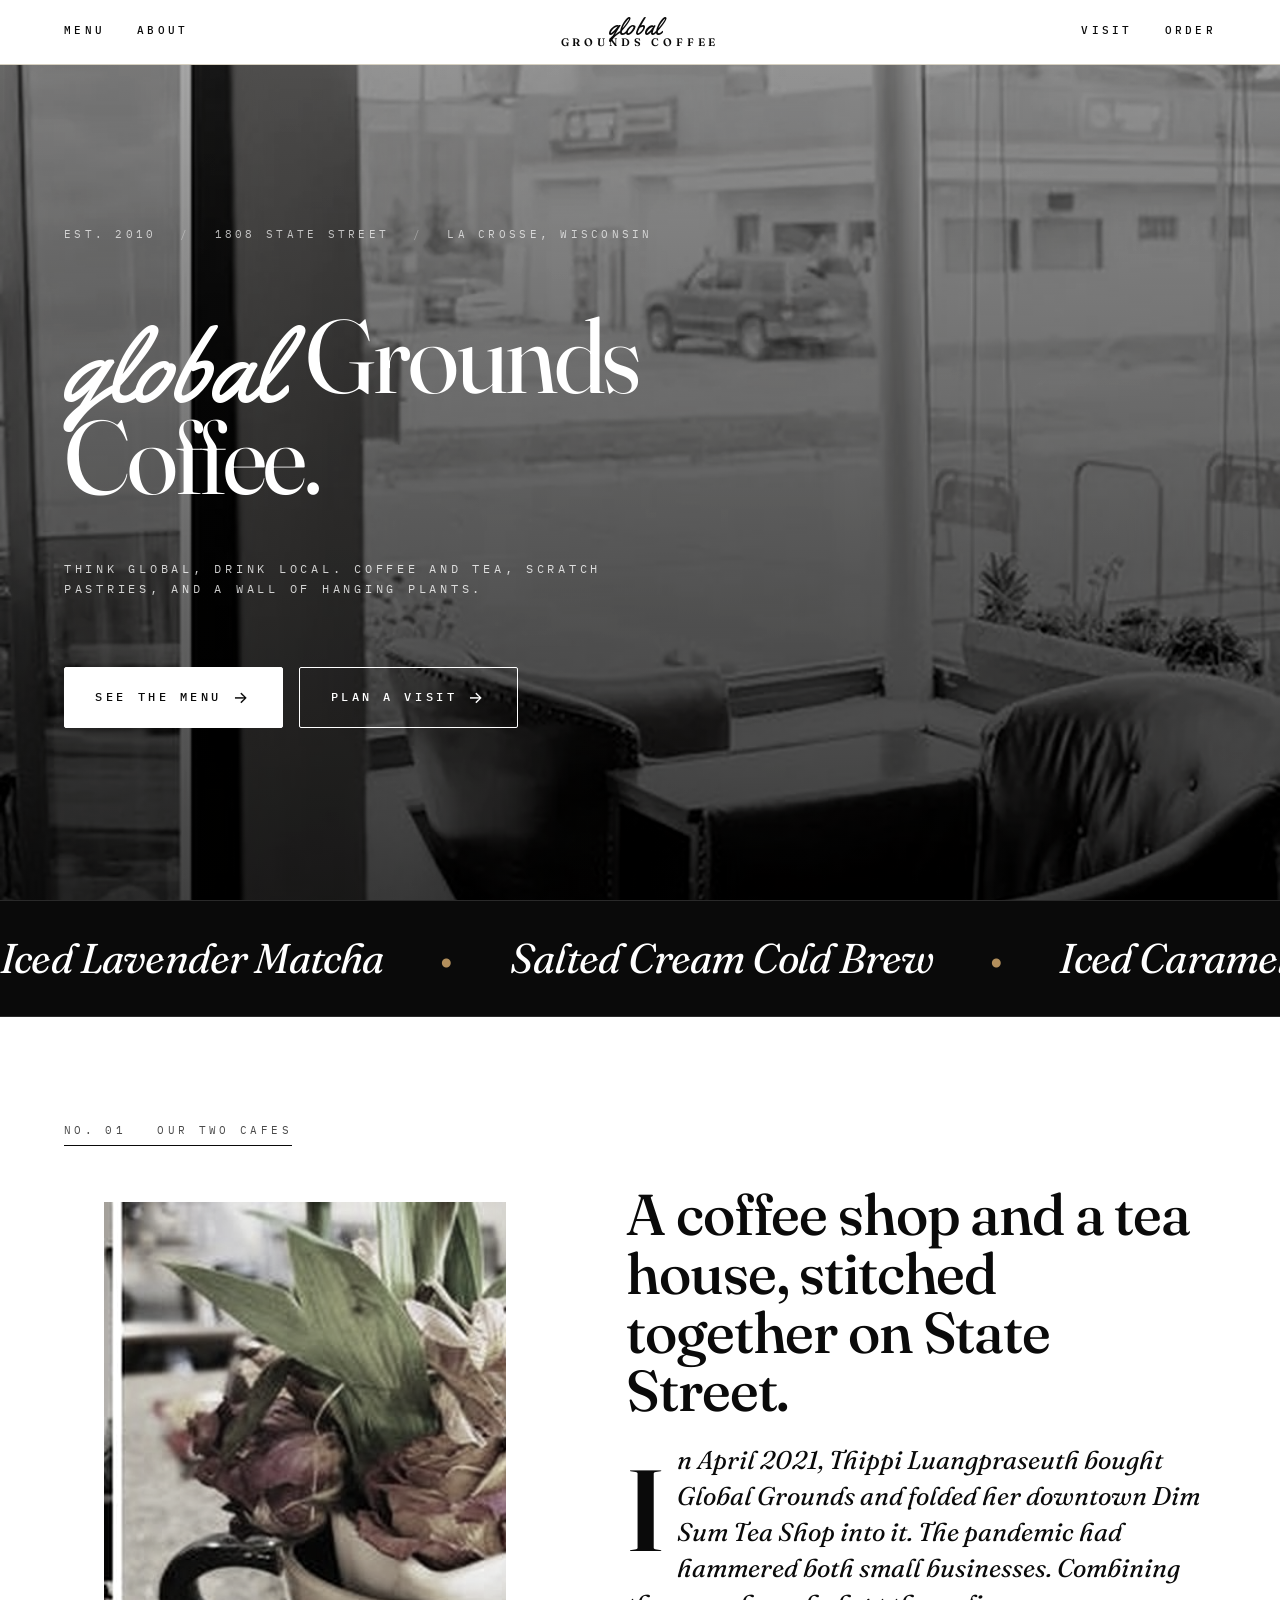
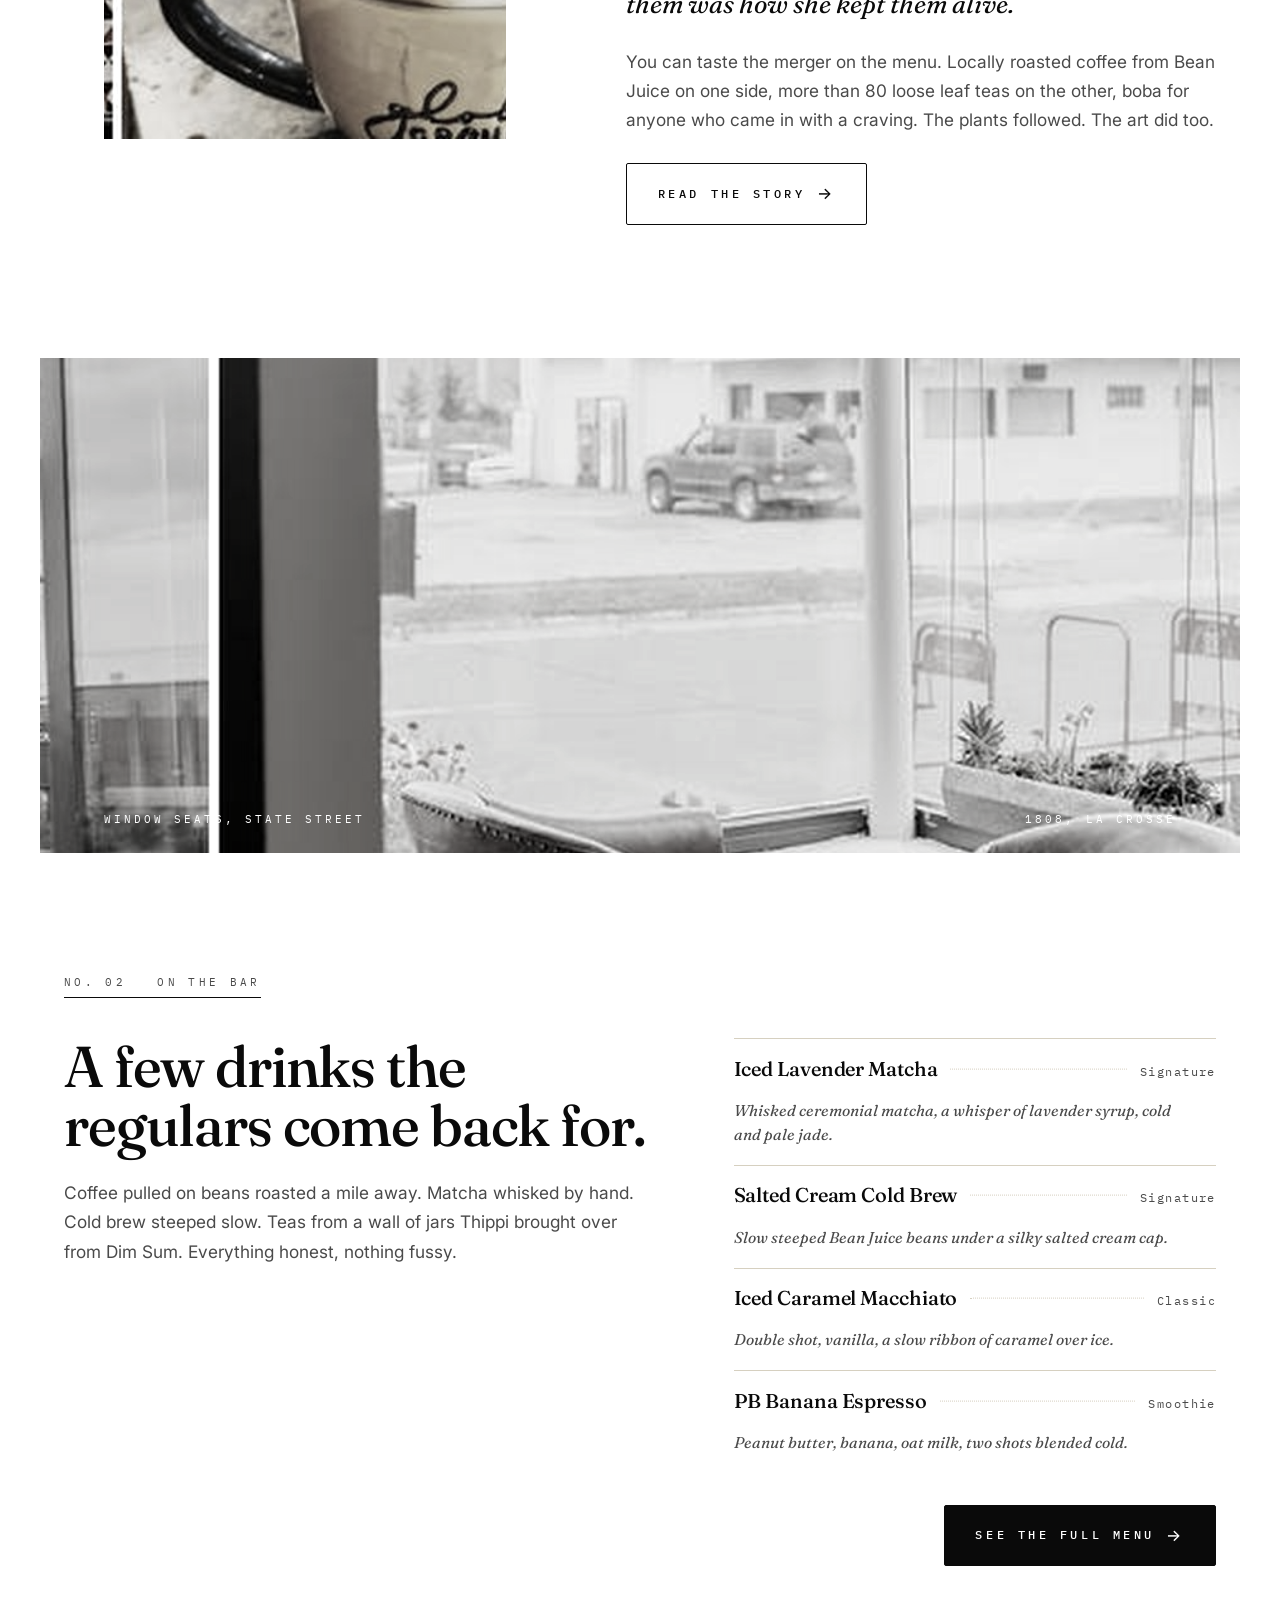
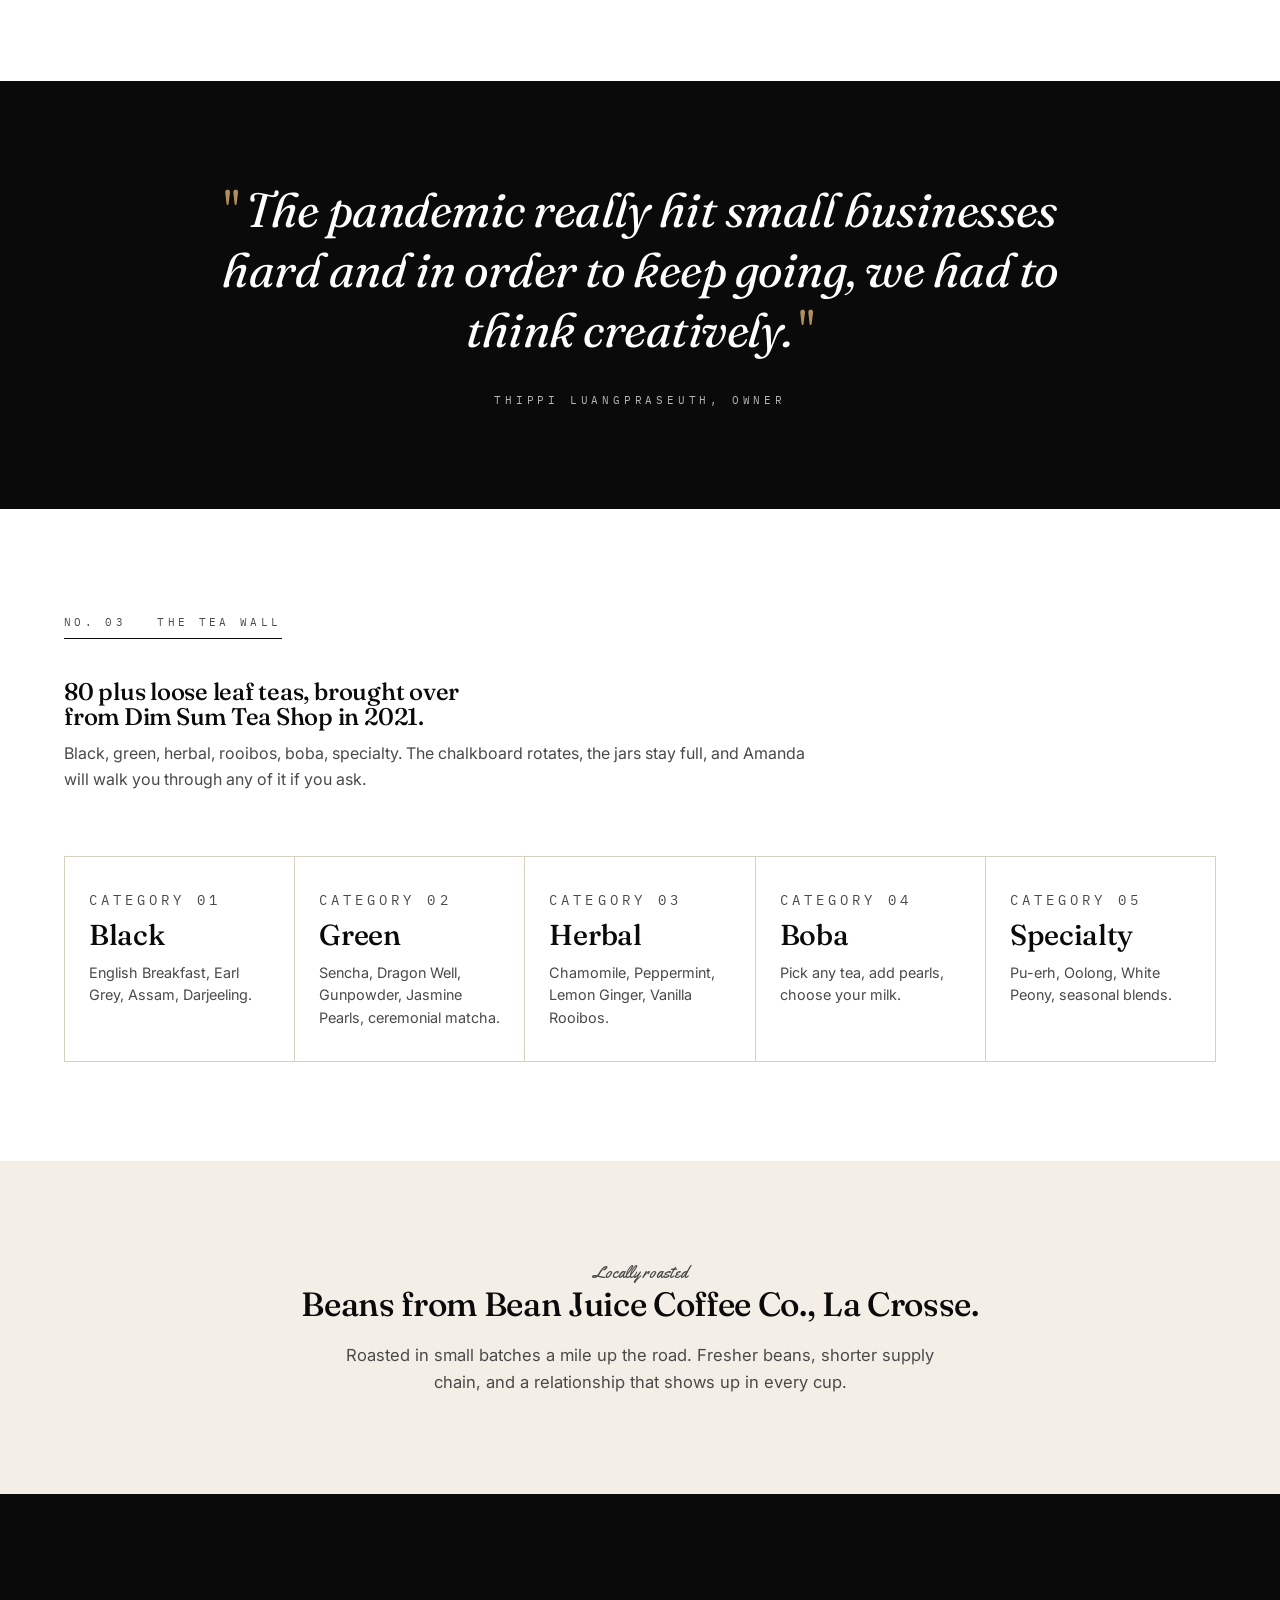
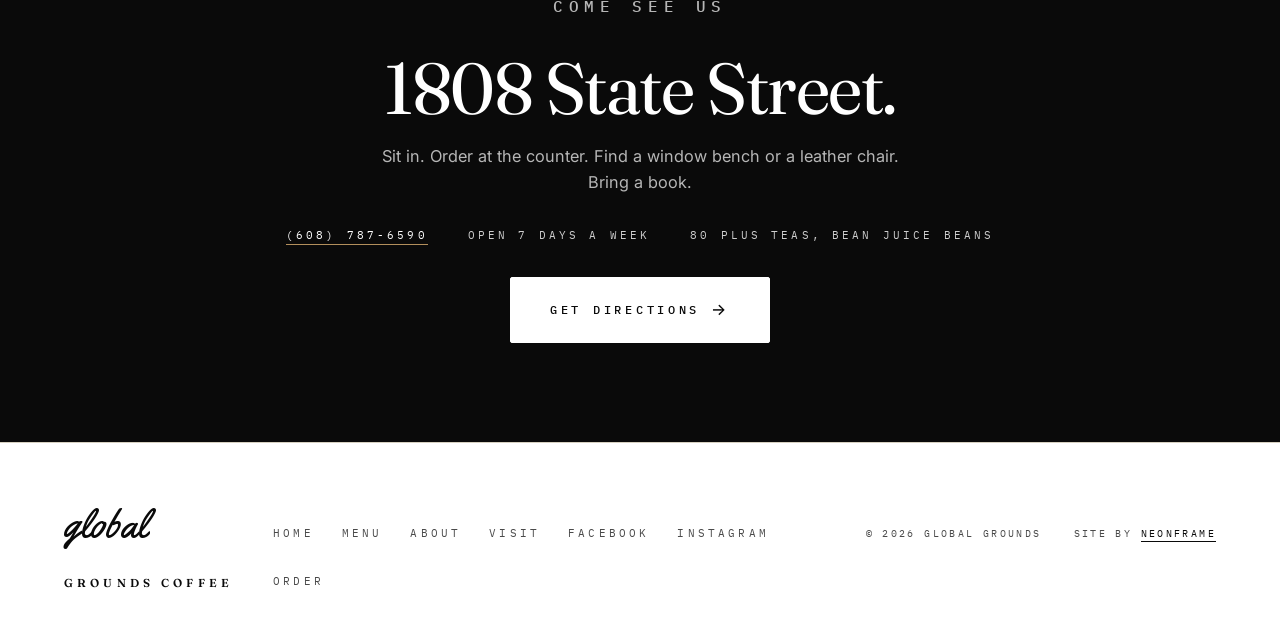
==== commit 9fcf7fd0: "Fix home hero overflowing the viewport Three changes to bring the home hero back inside a single scr" ====
--- a/index.html
+++ b/index.html
@@ -56,7 +56,7 @@
       <span>1808 State Street</span>
       <span>La Crosse, Wisconsin</span>
     </p>
-    <h1 class="hero__headline"><em>global</em><br>Grounds<br>Coffee.</h1>
+    <h1 class="hero__headline"><em>global</em> Grounds<br>Coffee.</h1>
     <p class="hero__tagline">Think global, drink local. Coffee and tea, scratch pastries, and a wall of hanging plants.</p>
     <div class="hero__cta">
       <a href="menu.html" class="btn btn--paper">See the Menu</a>
--- a/style.css
+++ b/style.css
@@ -274,8 +274,9 @@
 /* ---------- Hero, asymmetric, editorial ---------- */
 .hero {
   position: relative;
-  min-height: 100vh;
-  padding: clamp(7rem, 15vh, 10rem) var(--gutter) 3rem;
+  min-height: 100svh;
+  max-height: 100vh;
+  padding: clamp(5.5rem, 11vh, 8rem) var(--gutter) clamp(2rem, 5vh, 3.5rem);
   color: var(--paper);
   overflow: hidden;
   display: flex;
@@ -330,8 +331,8 @@
 .hero__headline {
   font-family: var(--font-display);
   font-weight: 400;
-  font-size: clamp(3.2rem, 11vw, 9rem);
-  line-height: 0.88;
+  font-size: clamp(2.6rem, 8.4vw, 6.5rem);
+  line-height: 0.95;
   letter-spacing: -0.03em;
   color: var(--paper);
   margin: 0 0 1.25rem;
@@ -361,10 +362,13 @@
 }
 
 .hero--compact {
-  min-height: 70vh;
+  min-height: auto;
+  max-height: none;
+  padding-top: clamp(7rem, 14vh, 10rem);
+  padding-bottom: clamp(4rem, 8vh, 6rem);
 }
 .hero--compact .hero__headline {
-  font-size: clamp(2.6rem, 8vw, 6.5rem);
+  font-size: clamp(2.4rem, 6.4vw, 5rem);
 }
 .hero--compact .hero__bg { filter: grayscale(0.95) contrast(1.15) brightness(0.9); }
 
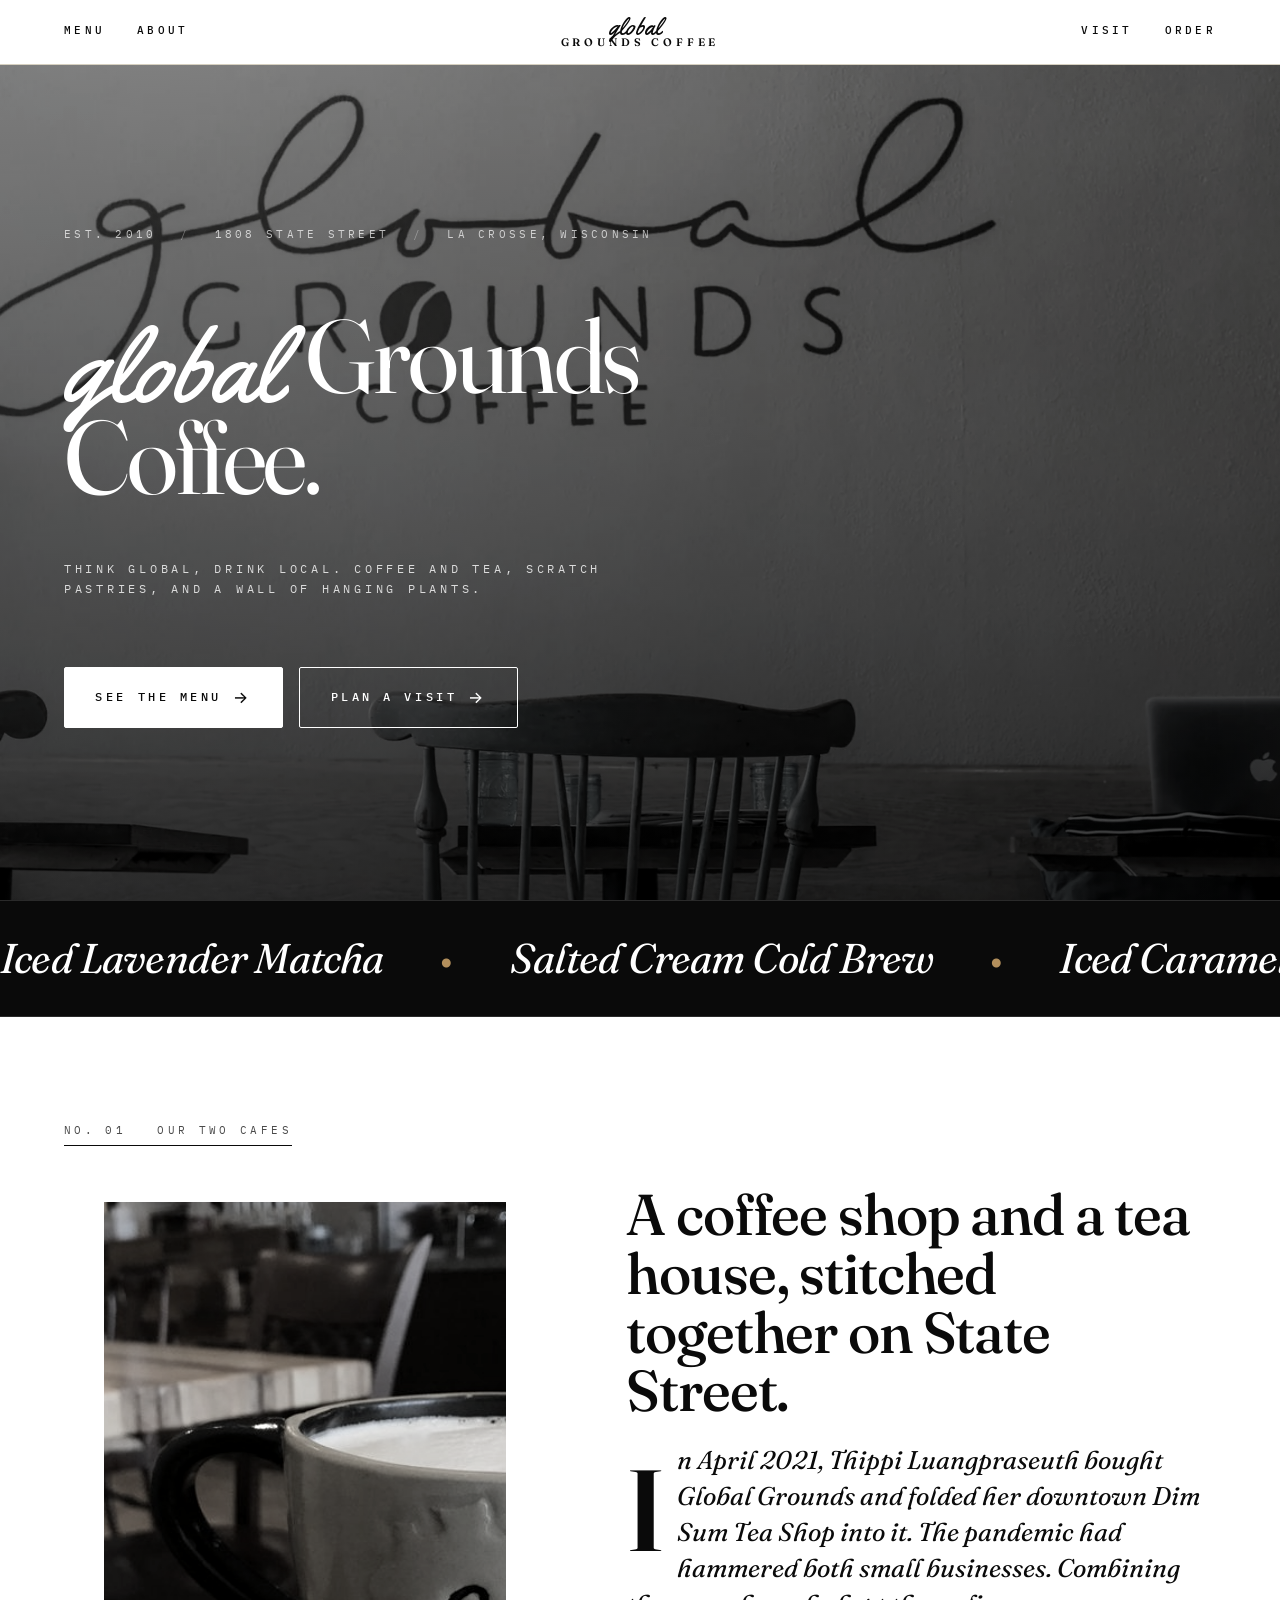
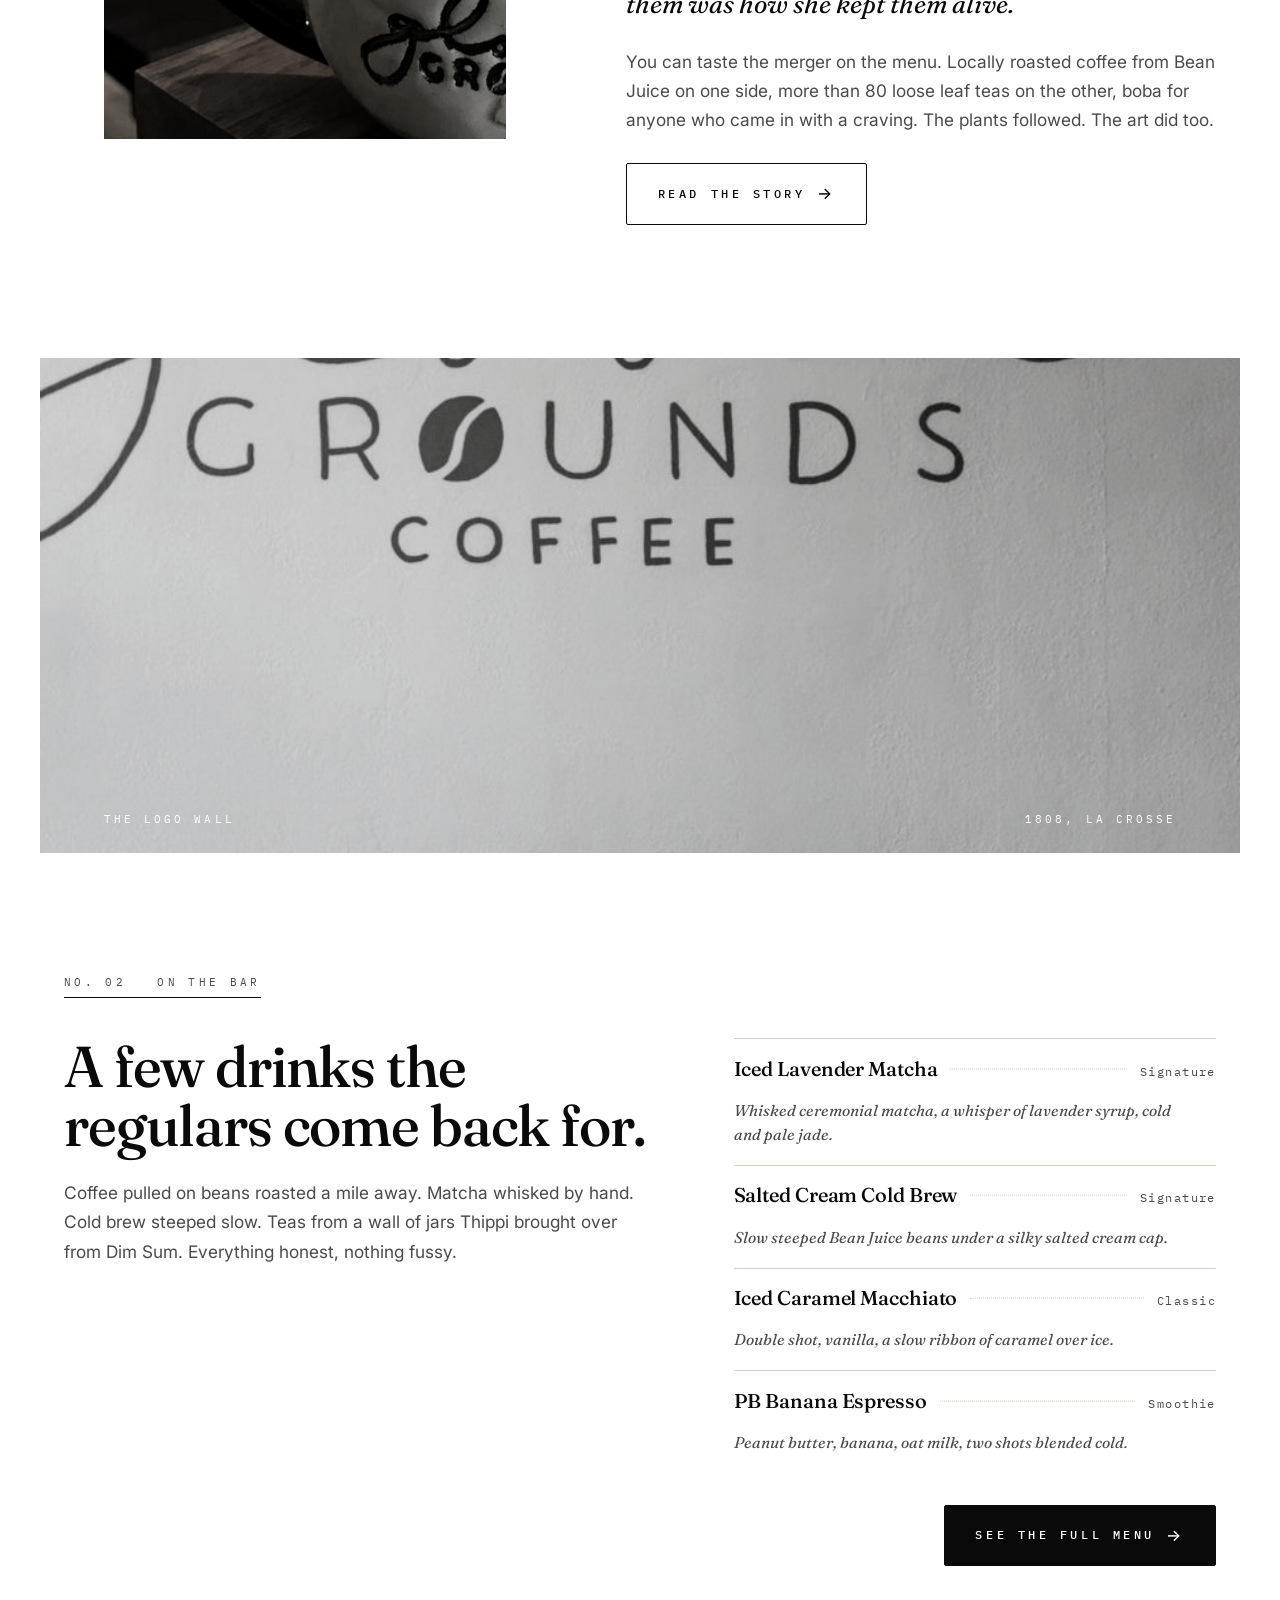
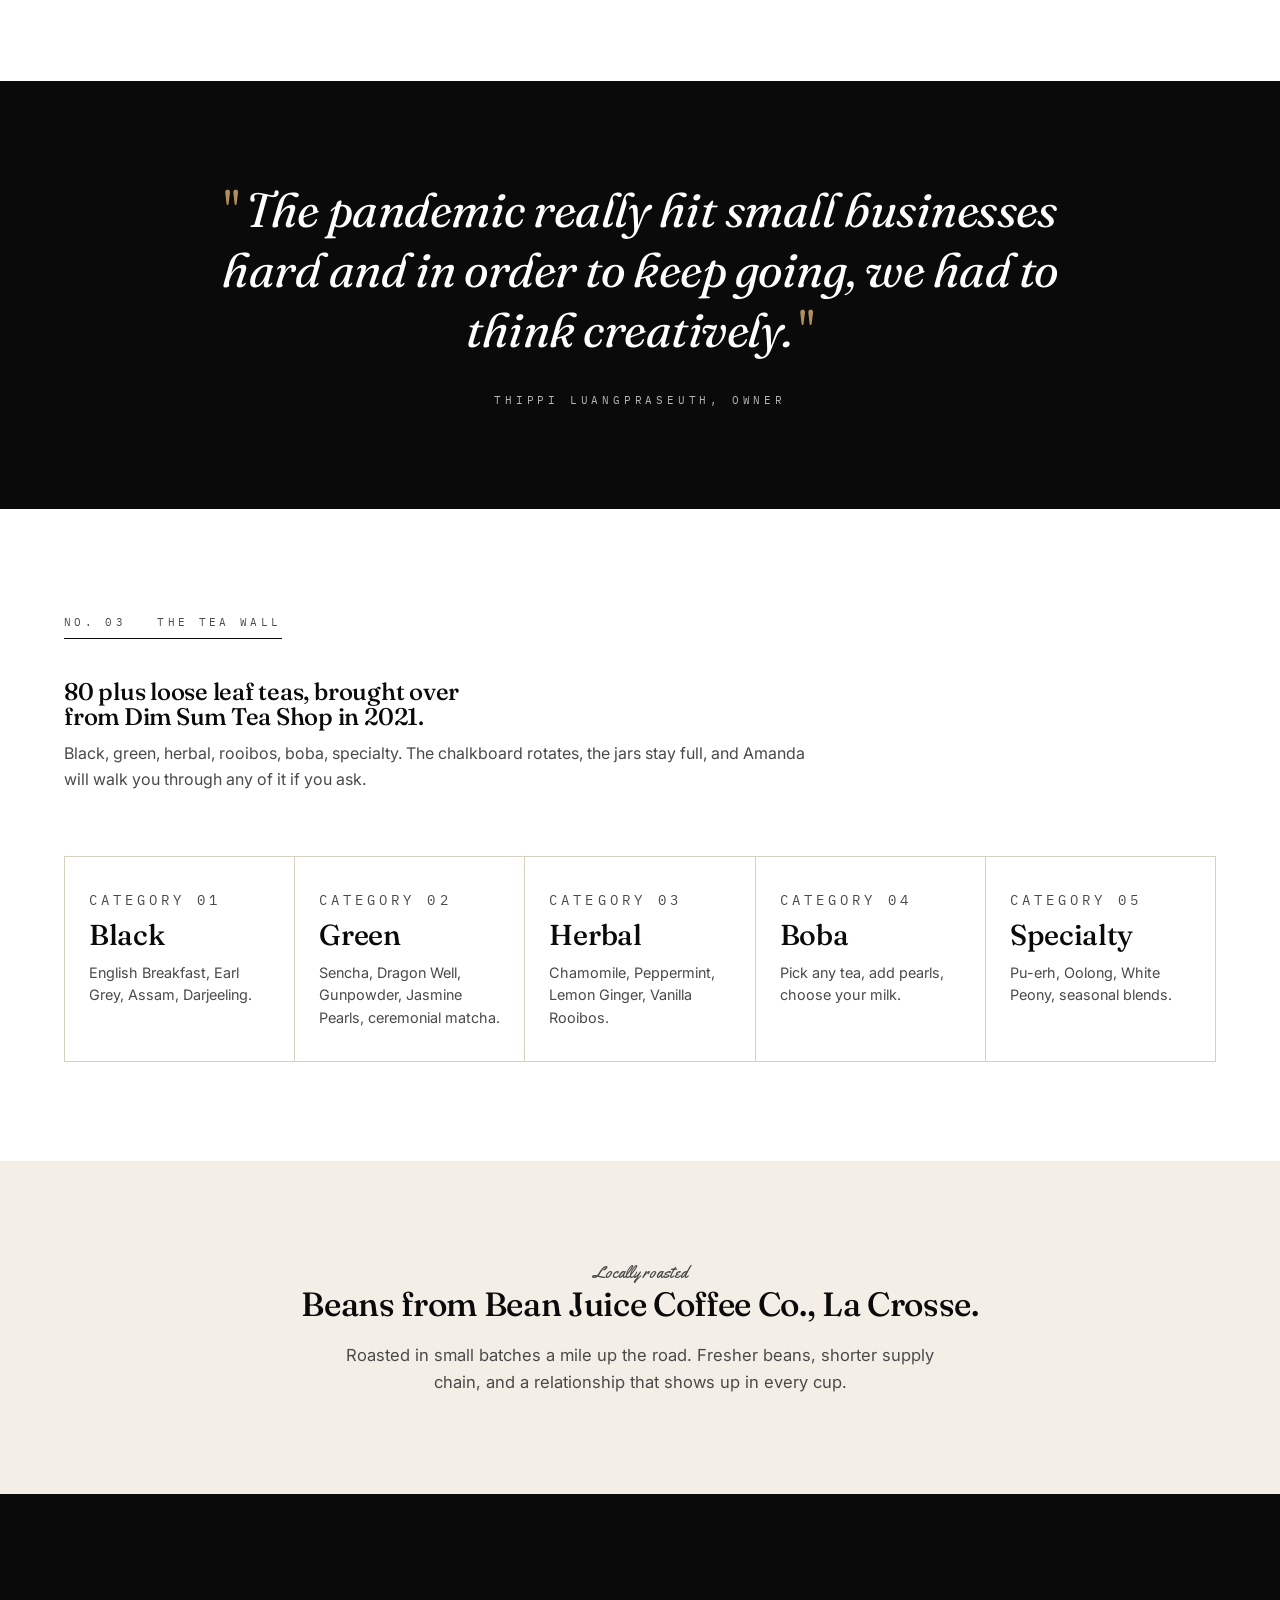
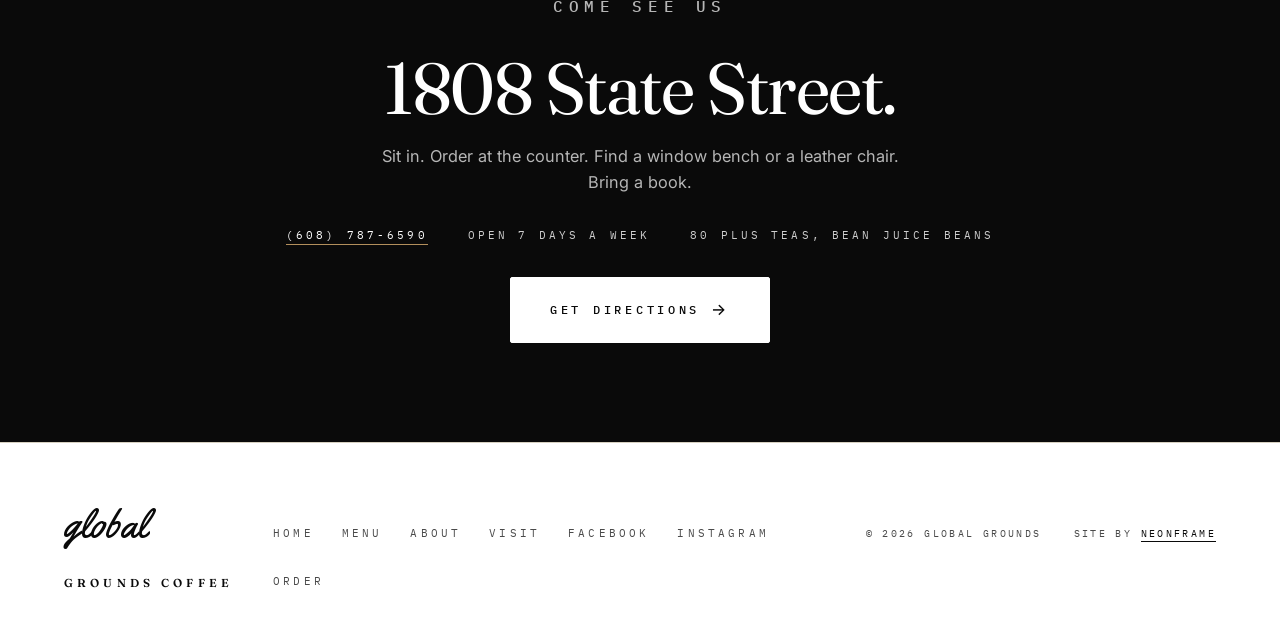
==== commit f0e9c9d6: "Replace grainy images with high-res Global Grounds originals Sourced real 1200 to 2000 pixel photogr" ====
--- a/index.html
+++ b/index.html
@@ -89,9 +89,9 @@
         <p style="margin-top: 1.75rem;"><a href="about.html" class="btn btn--outline">Read the Story</a></p>
       </div>
       <figure class="editorial__photo">
-        <img width="896" height="480" src="images/logo_mug.jpg" alt="A Global Grounds ceramic mug with the script logo, full of dried flowers" loading="lazy">
+        <img width="896" height="480" src="images/logo_mug.jpg" alt="A cream ceramic mug debossed with the Global Grounds script logo, holding a latte" loading="lazy">
         <figcaption class="editorial__photo__caption">
-          <span>The mug, the logo</span>
+          <span>The house mug</span>
           <span>Fig. 01</span>
         </figcaption>
       </figure>
@@ -100,9 +100,9 @@
 </section>
 
 <figure class="full-photo rise">
-  <img width="952" height="1000" src="images/interior_chairs.jpg" alt="Interior of Global Grounds Coffee with leather armchairs and window light" loading="lazy">
+  <img width="952" height="1000" src="images/interior_chairs.jpg" alt="The hand painted Global Grounds Coffee logo on the interior wall above teal wooden chairs" loading="lazy">
   <figcaption class="full-photo__caption">
-    <span>Window seats, State Street</span>
+    <span>The logo wall</span>
     <span>1808, La Crosse</span>
   </figcaption>
 </figure>
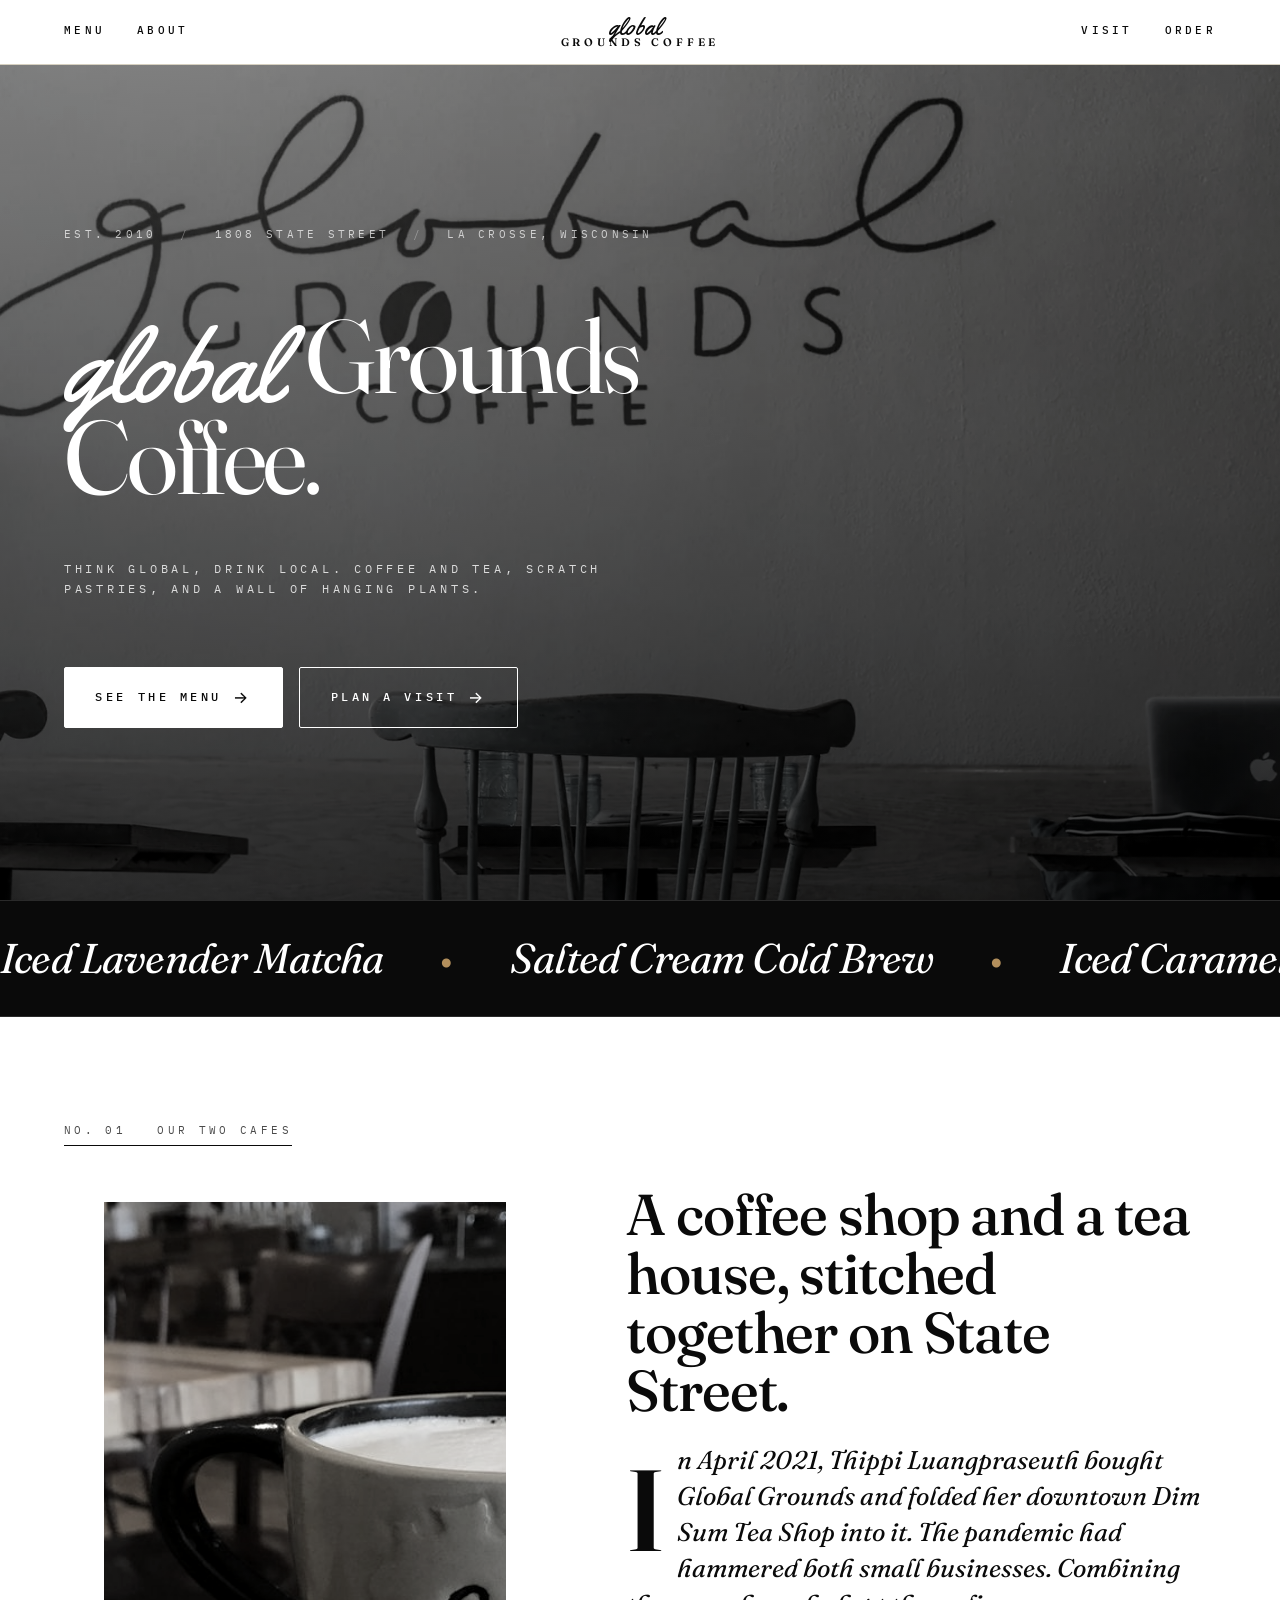
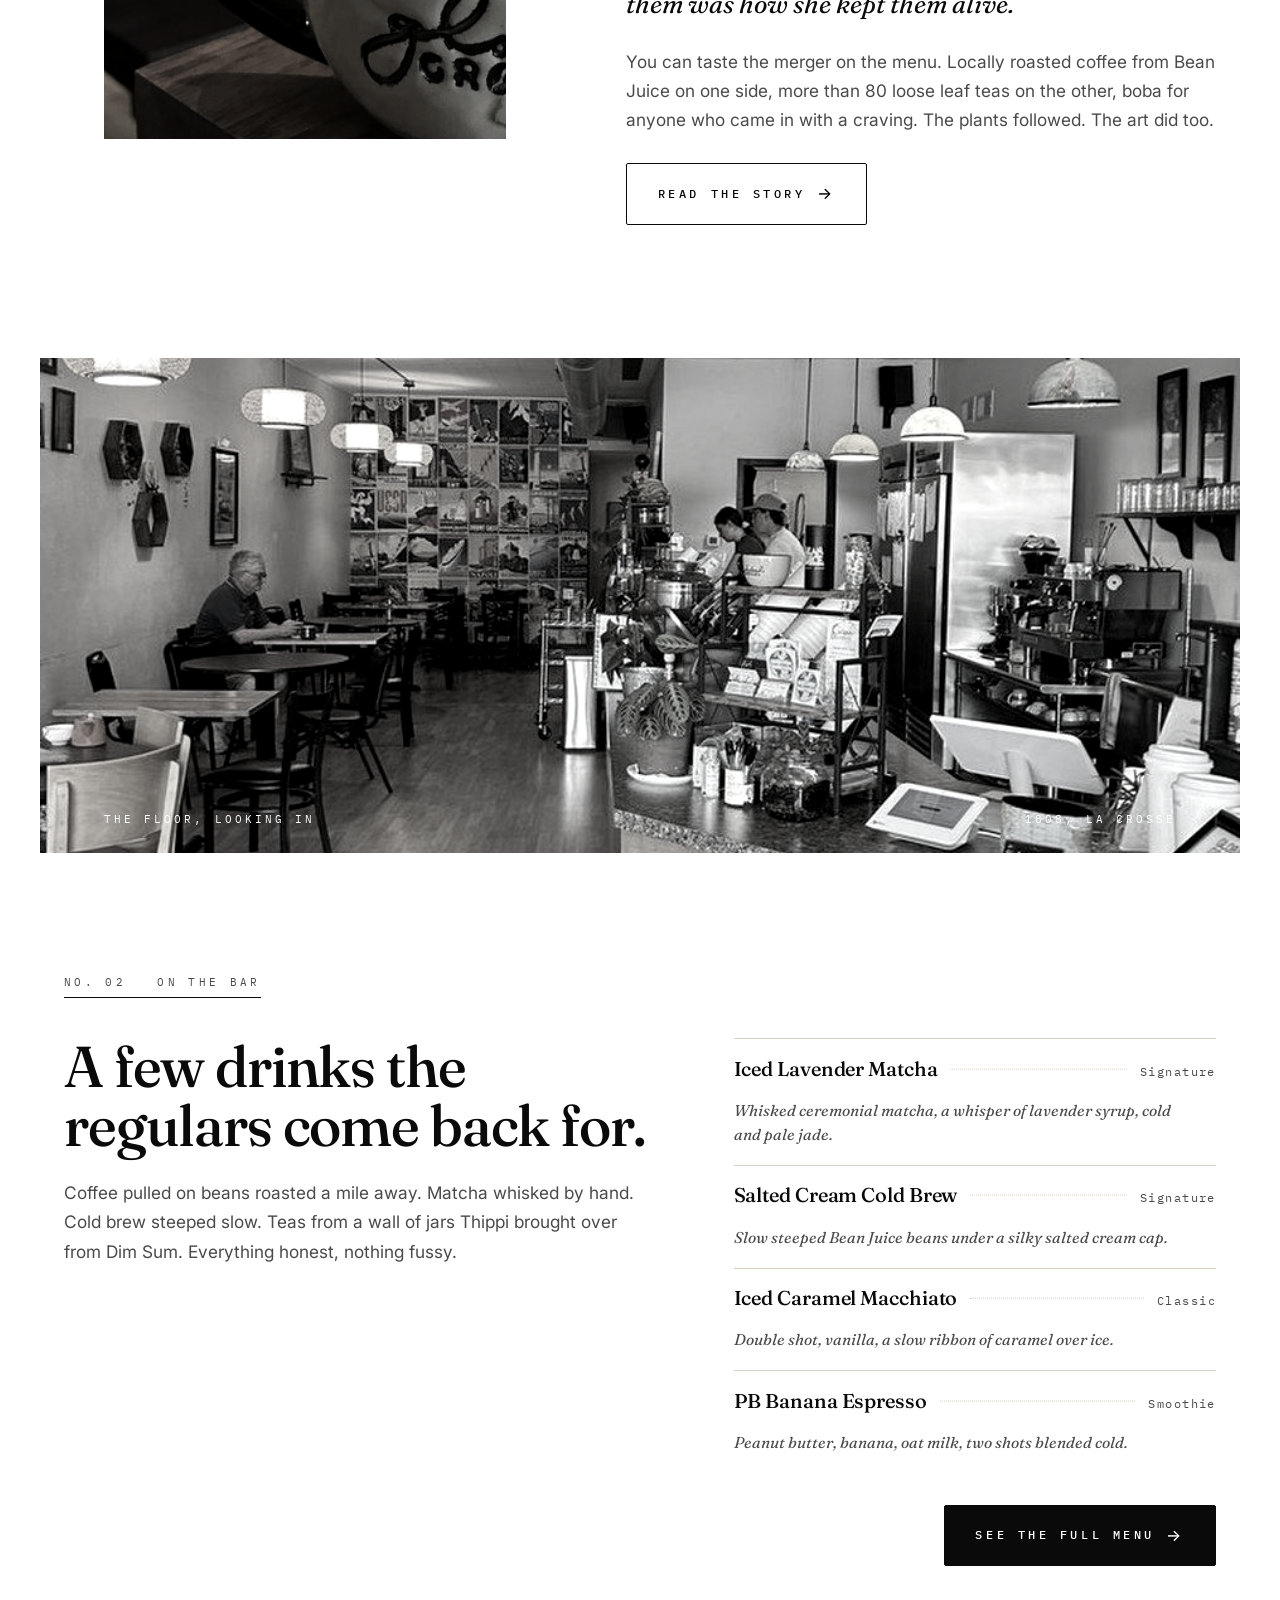
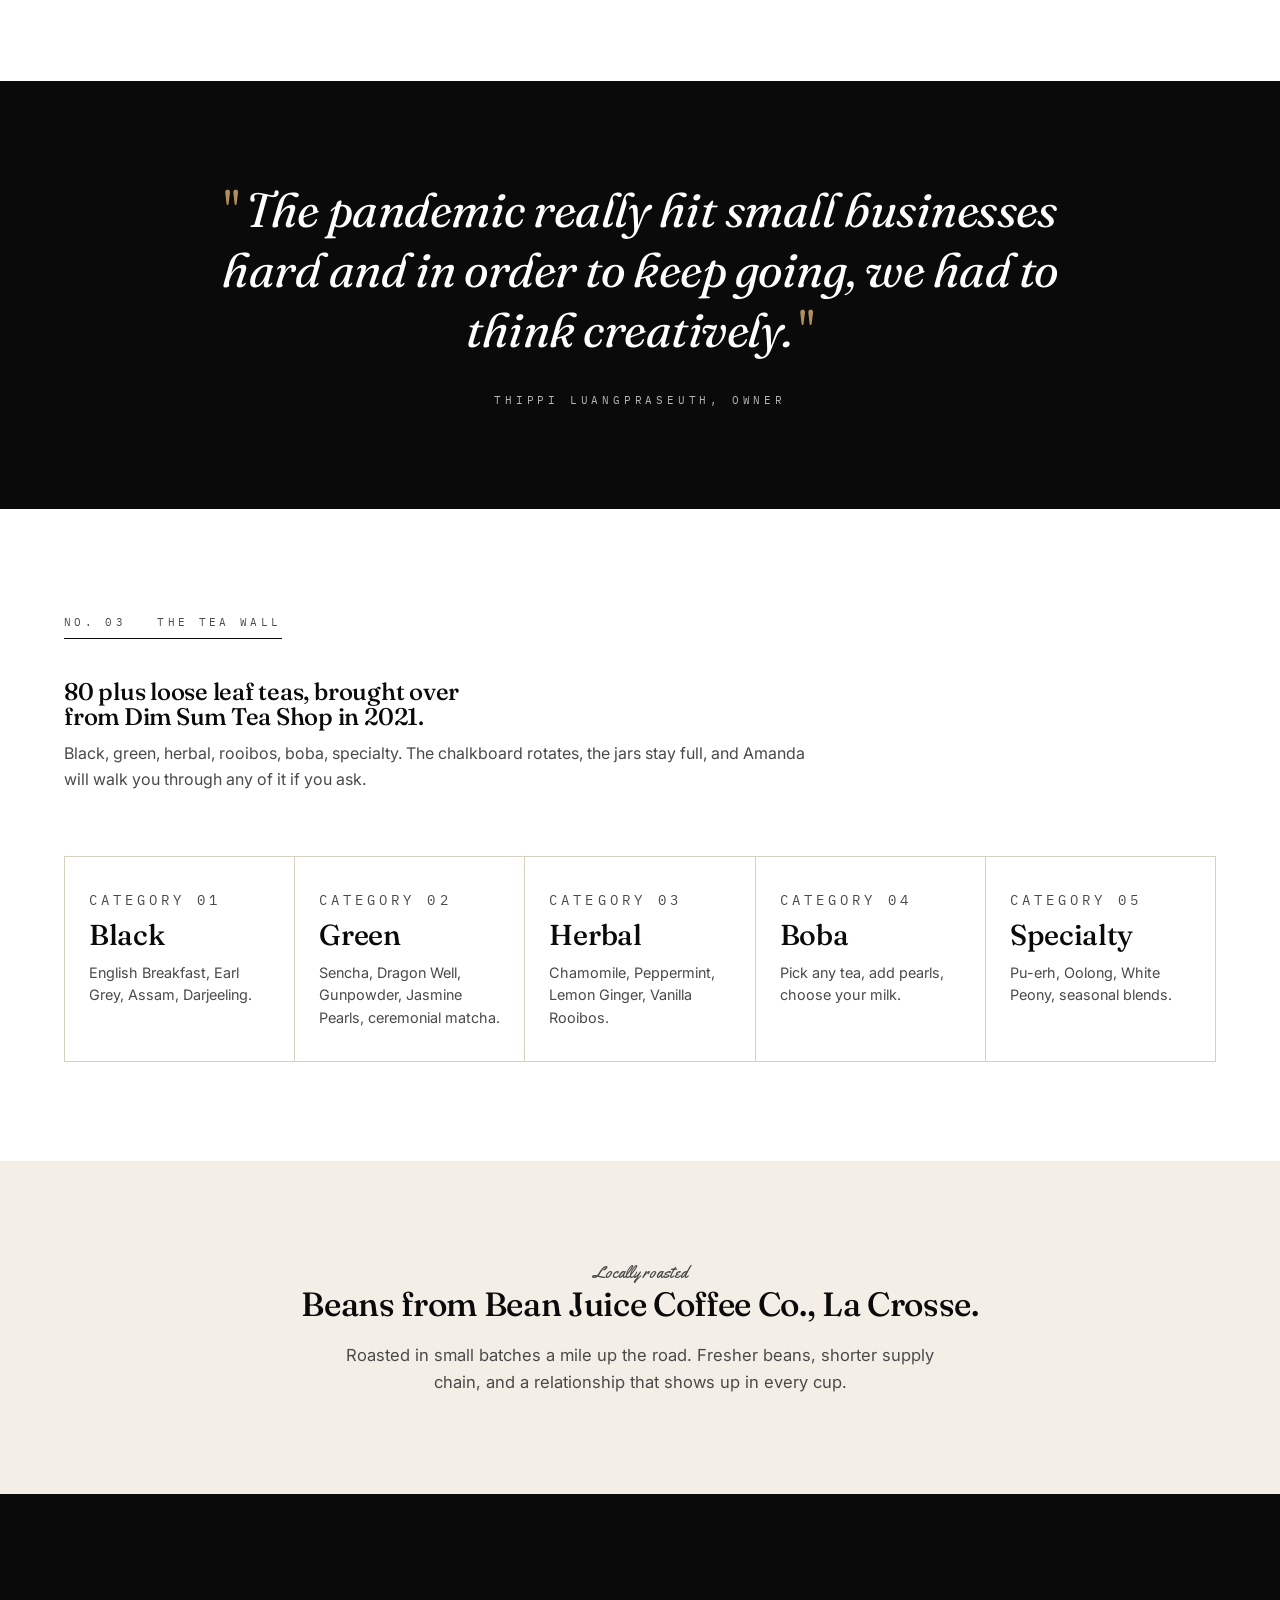
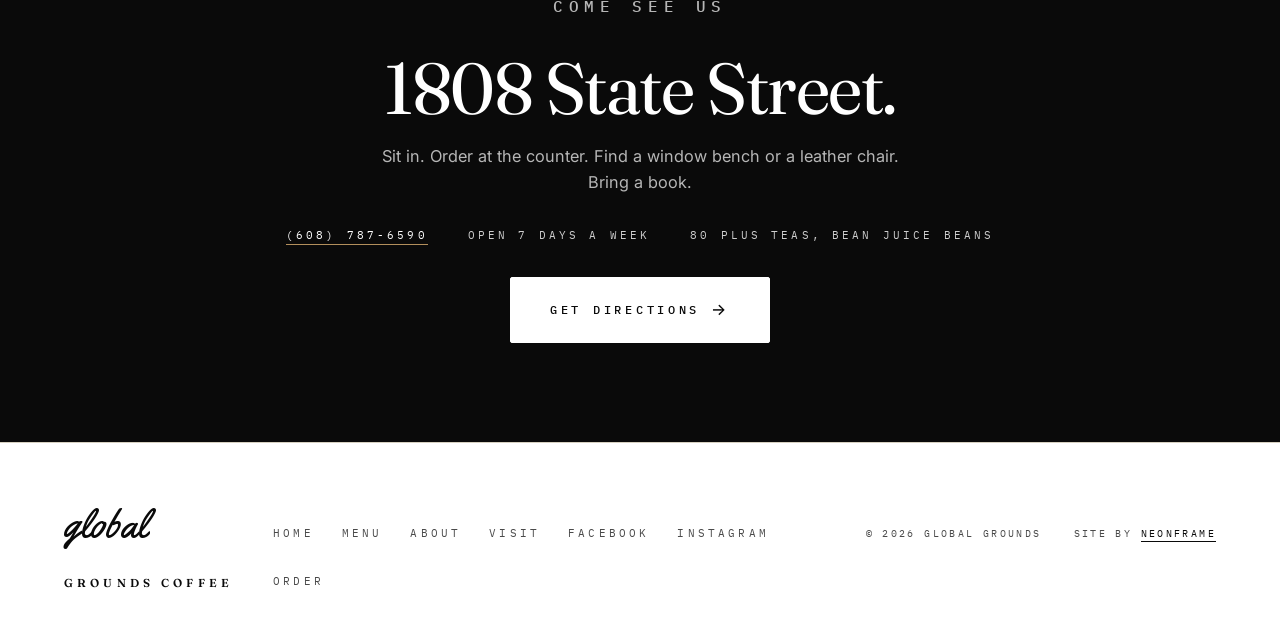
==== commit 9daf62a1: "Swap logo wall crop for a proper cafe interior shot The portrait crop of the logo wall sat awkwardly" ====
--- a/index.html
+++ b/index.html
@@ -100,9 +100,9 @@
 </section>
 
 <figure class="full-photo rise">
-  <img width="952" height="1000" src="images/interior_chairs.jpg" alt="The hand painted Global Grounds Coffee logo on the interior wall above teal wooden chairs" loading="lazy">
+  <img width="952" height="1000" src="images/interior_chairs.jpg" alt="Inside Global Grounds Coffee, travel poster wall, pendant lamps, reclaimed wood counter, espresso machine" loading="lazy">
   <figcaption class="full-photo__caption">
-    <span>The logo wall</span>
+    <span>The floor, looking in</span>
     <span>1808, La Crosse</span>
   </figcaption>
 </figure>
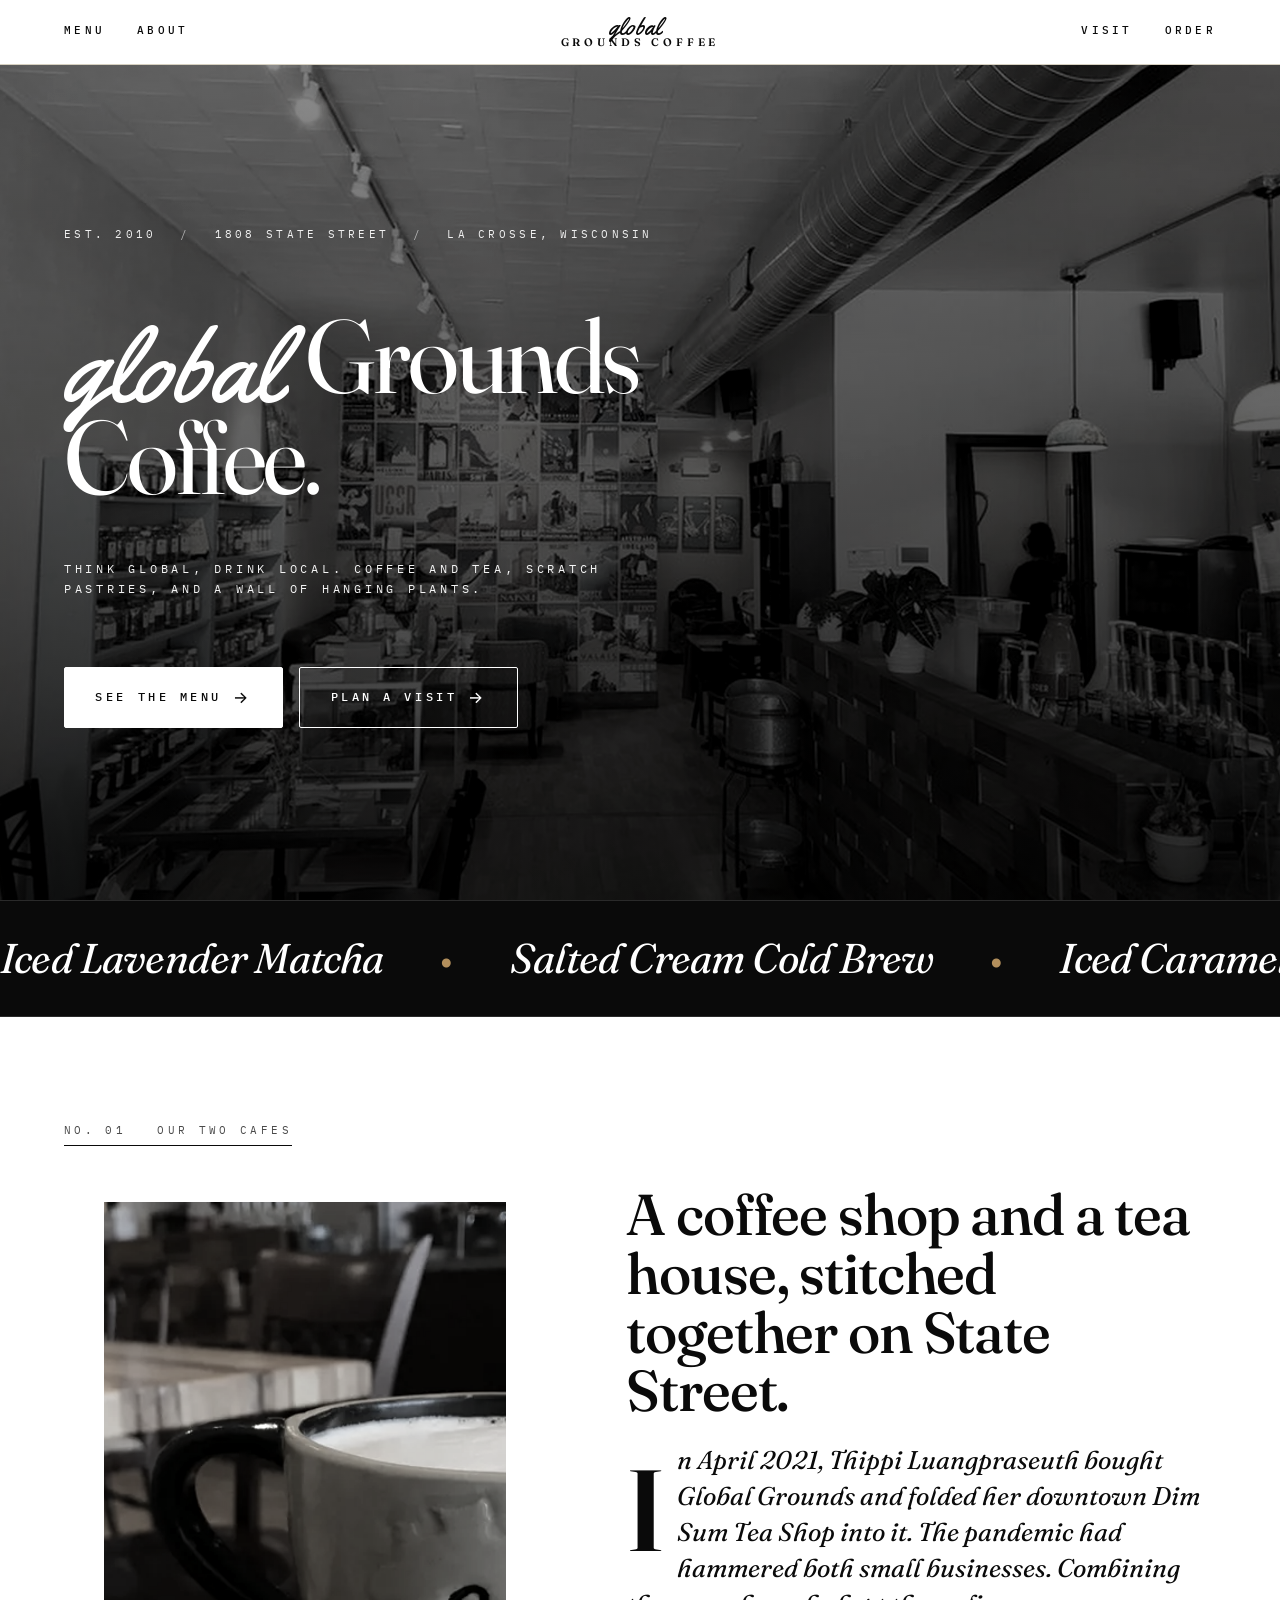
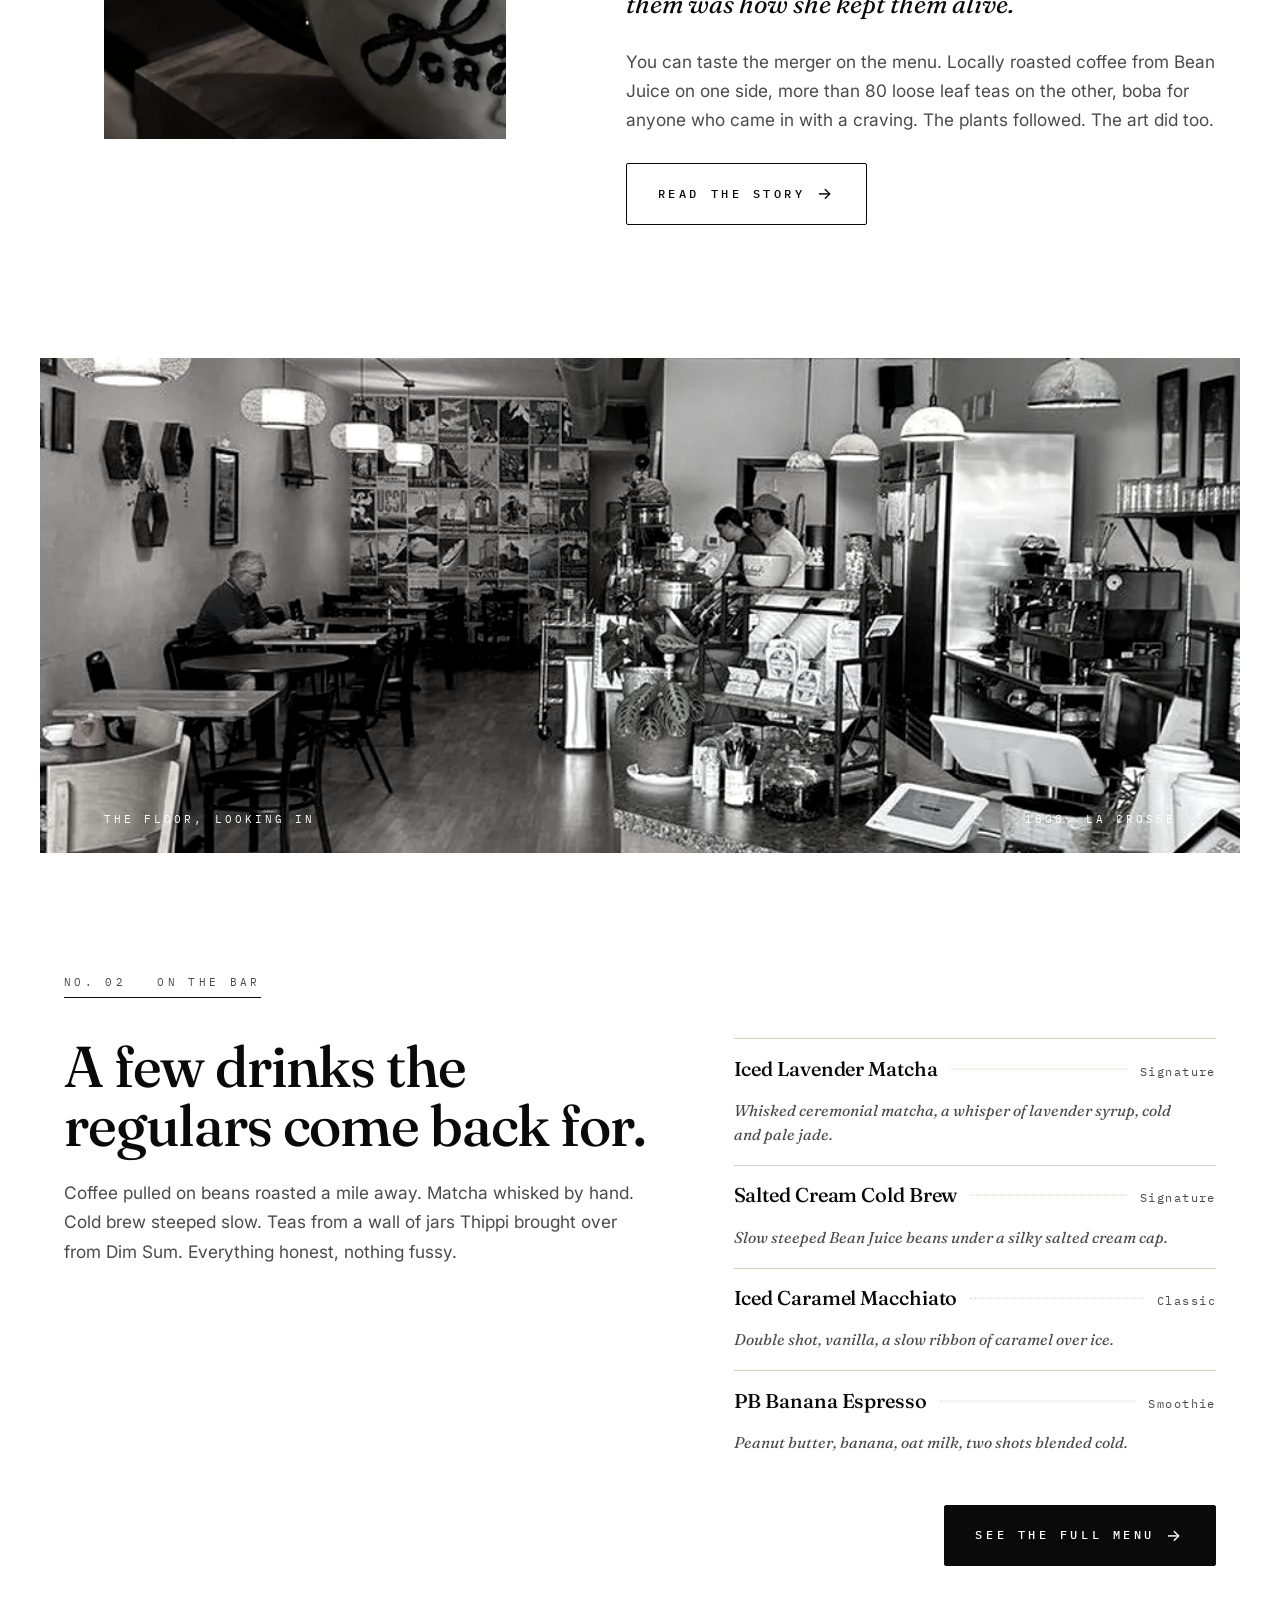
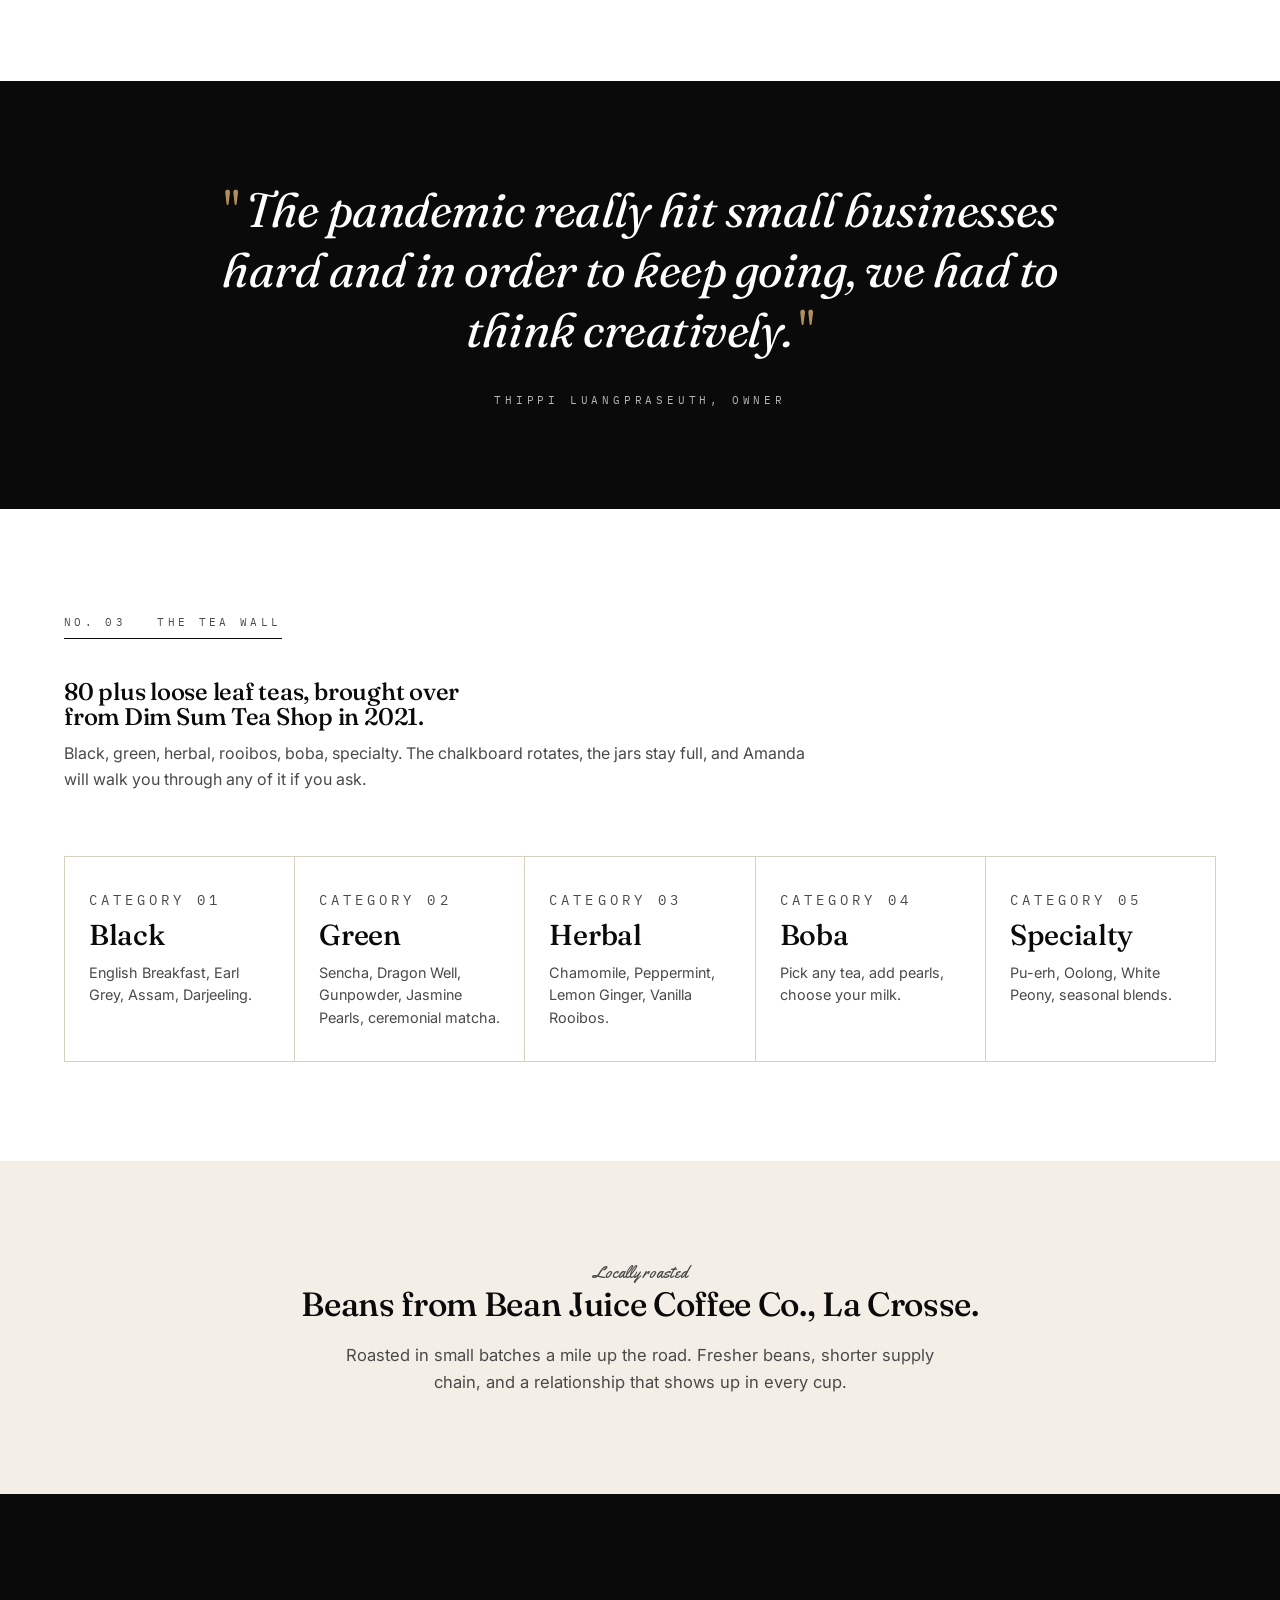
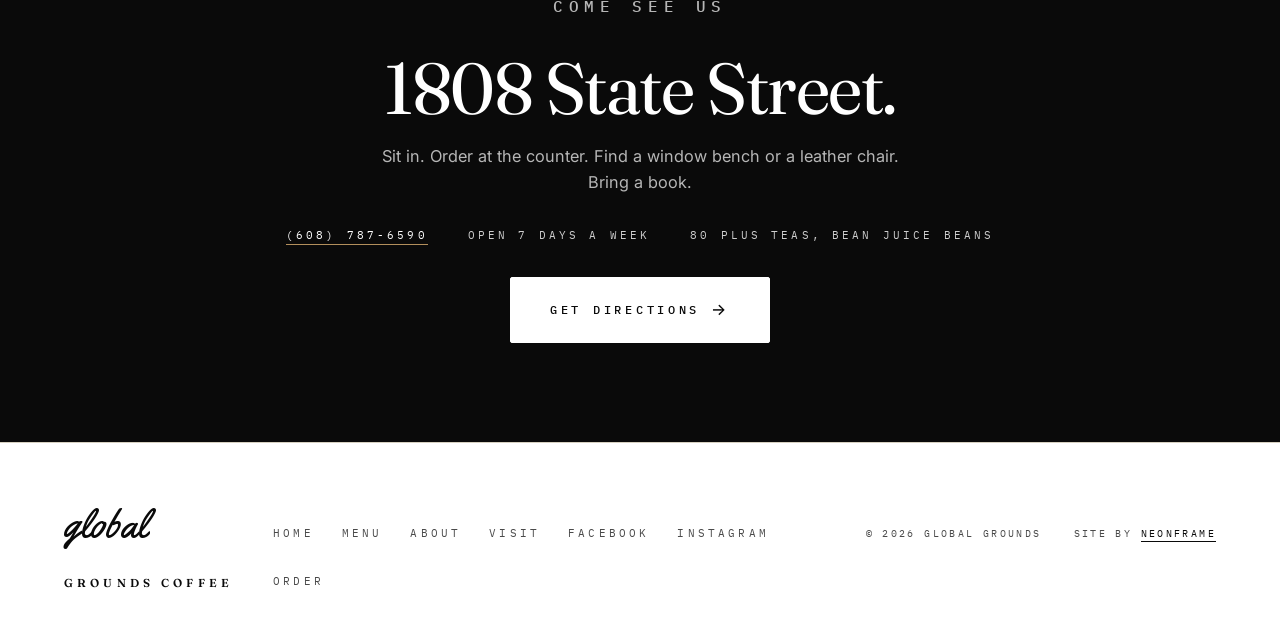
==== commit 9bc01b7d: "Mobile perf and a11y pass Ship 800px hero background variants with preload media queries and route d" ====
--- a/index.html
+++ b/index.html
@@ -6,7 +6,8 @@
 <title>Global Grounds Coffee, La Crosse Wisconsin, since 2010</title>
 <meta name="description" content="A sit-in coffee and tea house on State Street in La Crosse, Wisconsin. Locally roasted beans from Bean Juice, 80 plus loose leaf teas, scratch pastries, and a seat by the window.">
 <link rel="icon" type="image/jpeg" href="images/storefront_sign.jpg">
-<link rel="preload" as="image" href="images/interior_chairs.webp" fetchpriority="high" type="image/webp">
+<link rel="preload" as="image" href="images/hero_interior-800.webp" fetchpriority="high" type="image/webp" media="(max-width: 899px)">
+<link rel="preload" as="image" href="images/hero_interior.webp" fetchpriority="high" type="image/webp" media="(min-width: 900px)">
 <link rel="preconnect" href="https://fonts.googleapis.com">
 <link rel="preconnect" href="https://fonts.gstatic.com" crossorigin>
 <link rel="preload" href="https://fonts.googleapis.com/css2?family=Fraunces:ital,wght@0,400;0,500;0,600;0,700;1,400;1,500&family=Inter:wght@400;500;600&family=Yellowtail&family=IBM+Plex+Mono:wght@400;500&display=swap" as="style">
@@ -49,7 +50,7 @@
 <main>
 
 <section class="hero" id="hero">
-  <div class="hero__bg" style="background-image: url('images/interior_chairs.webp')" aria-hidden="true"></div>
+  <div class="hero__bg hero__bg--home" aria-hidden="true"></div>
   <div class="hero__inner">
     <p class="hero__meta">
       <span>Est. 2010</span>
@@ -89,7 +90,10 @@
         <p style="margin-top: 1.75rem;"><a href="about.html" class="btn btn--outline">Read the Story</a></p>
       </div>
       <figure class="editorial__photo">
-        <img width="896" height="480" src="images/logo_mug.jpg" alt="A cream ceramic mug debossed with the Global Grounds script logo, holding a latte" loading="lazy">
+        <picture>
+          <source srcset="images/logo_mug.webp" type="image/webp">
+          <img width="896" height="480" src="images/logo_mug.jpg" alt="A cream ceramic mug debossed with the Global Grounds script logo, holding a latte" loading="lazy" decoding="async">
+        </picture>
         <figcaption class="editorial__photo__caption">
           <span>The house mug</span>
           <span>Fig. 01</span>
@@ -100,7 +104,10 @@
 </section>
 
 <figure class="full-photo rise">
-  <img width="952" height="1000" src="images/interior_chairs.jpg" alt="Inside Global Grounds Coffee, travel poster wall, pendant lamps, reclaimed wood counter, espresso machine" loading="lazy">
+  <picture>
+    <source srcset="images/interior_chairs.webp" type="image/webp">
+    <img width="952" height="1000" src="images/interior_chairs.jpg" alt="Inside Global Grounds Coffee, travel poster wall, pendant lamps, reclaimed wood counter, espresso machine" loading="lazy" decoding="async">
+  </picture>
   <figcaption class="full-photo__caption">
     <span>The floor, looking in</span>
     <span>1808, La Crosse</span>
--- a/style.css
+++ b/style.css
@@ -70,6 +70,18 @@
 }
 p { margin: 0 0 1em; }
 a { color: inherit; text-decoration: none; }
+
+:focus { outline: none; }
+:focus-visible {
+  outline: 2px solid var(--brass);
+  outline-offset: 3px;
+  border-radius: 2px;
+}
+.hero :focus-visible,
+.nav--scrolled :focus-visible,
+.foot :focus-visible {
+  outline-color: #FFE9B8;
+}
 
 hr.rule {
   border: 0;
@@ -293,12 +305,20 @@
   transform: translate3d(0, var(--parallax-y, 0), 0);
   transition: transform 0.12s linear;
 }
+.hero__bg--home  { background-image: url('images/hero_interior-800.webp'); }
+.hero__bg--menu  { background-image: url('images/food_cup_bowl-800.webp'); }
+.hero__bg--visit { background-image: url('images/storefront_sign-800.webp'); }
+@media (min-width: 900px) {
+  .hero__bg--home  { background-image: url('images/hero_interior.webp'); }
+  .hero__bg--menu  { background-image: url('images/food_cup_bowl.webp'); }
+  .hero__bg--visit { background-image: url('images/storefront_sign.webp'); }
+}
 .hero__bg::after {
   content: '';
   position: absolute;
   inset: 0;
   background:
-    linear-gradient(180deg, rgba(10,10,10,0.35) 0%, rgba(10,10,10,0.75) 100%);
+    linear-gradient(180deg, rgba(10,10,10,0.45) 0%, rgba(10,10,10,0.82) 100%);
 }
 .hero__inner {
   position: relative;
@@ -316,7 +336,7 @@
   font-size: 0.68rem;
   letter-spacing: 0.3em;
   text-transform: uppercase;
-  color: rgba(255,255,255,0.7);
+  color: rgba(255,255,255,0.92);
   display: flex;
   gap: 1.5rem;
   flex-wrap: wrap;
@@ -326,7 +346,7 @@
 .hero__meta span + span::before {
   content: '/';
   margin-right: 1.5rem;
-  color: rgba(255,255,255,0.35);
+  color: rgba(255,255,255,0.6);
 }
 .hero__headline {
   font-family: var(--font-display);
@@ -351,7 +371,7 @@
   font-size: 0.78rem;
   letter-spacing: 0.3em;
   text-transform: uppercase;
-  color: rgba(255,255,255,0.8);
+  color: rgba(255,255,255,0.95);
   margin: 0 0 2.25rem;
   max-width: 540px;
 }
